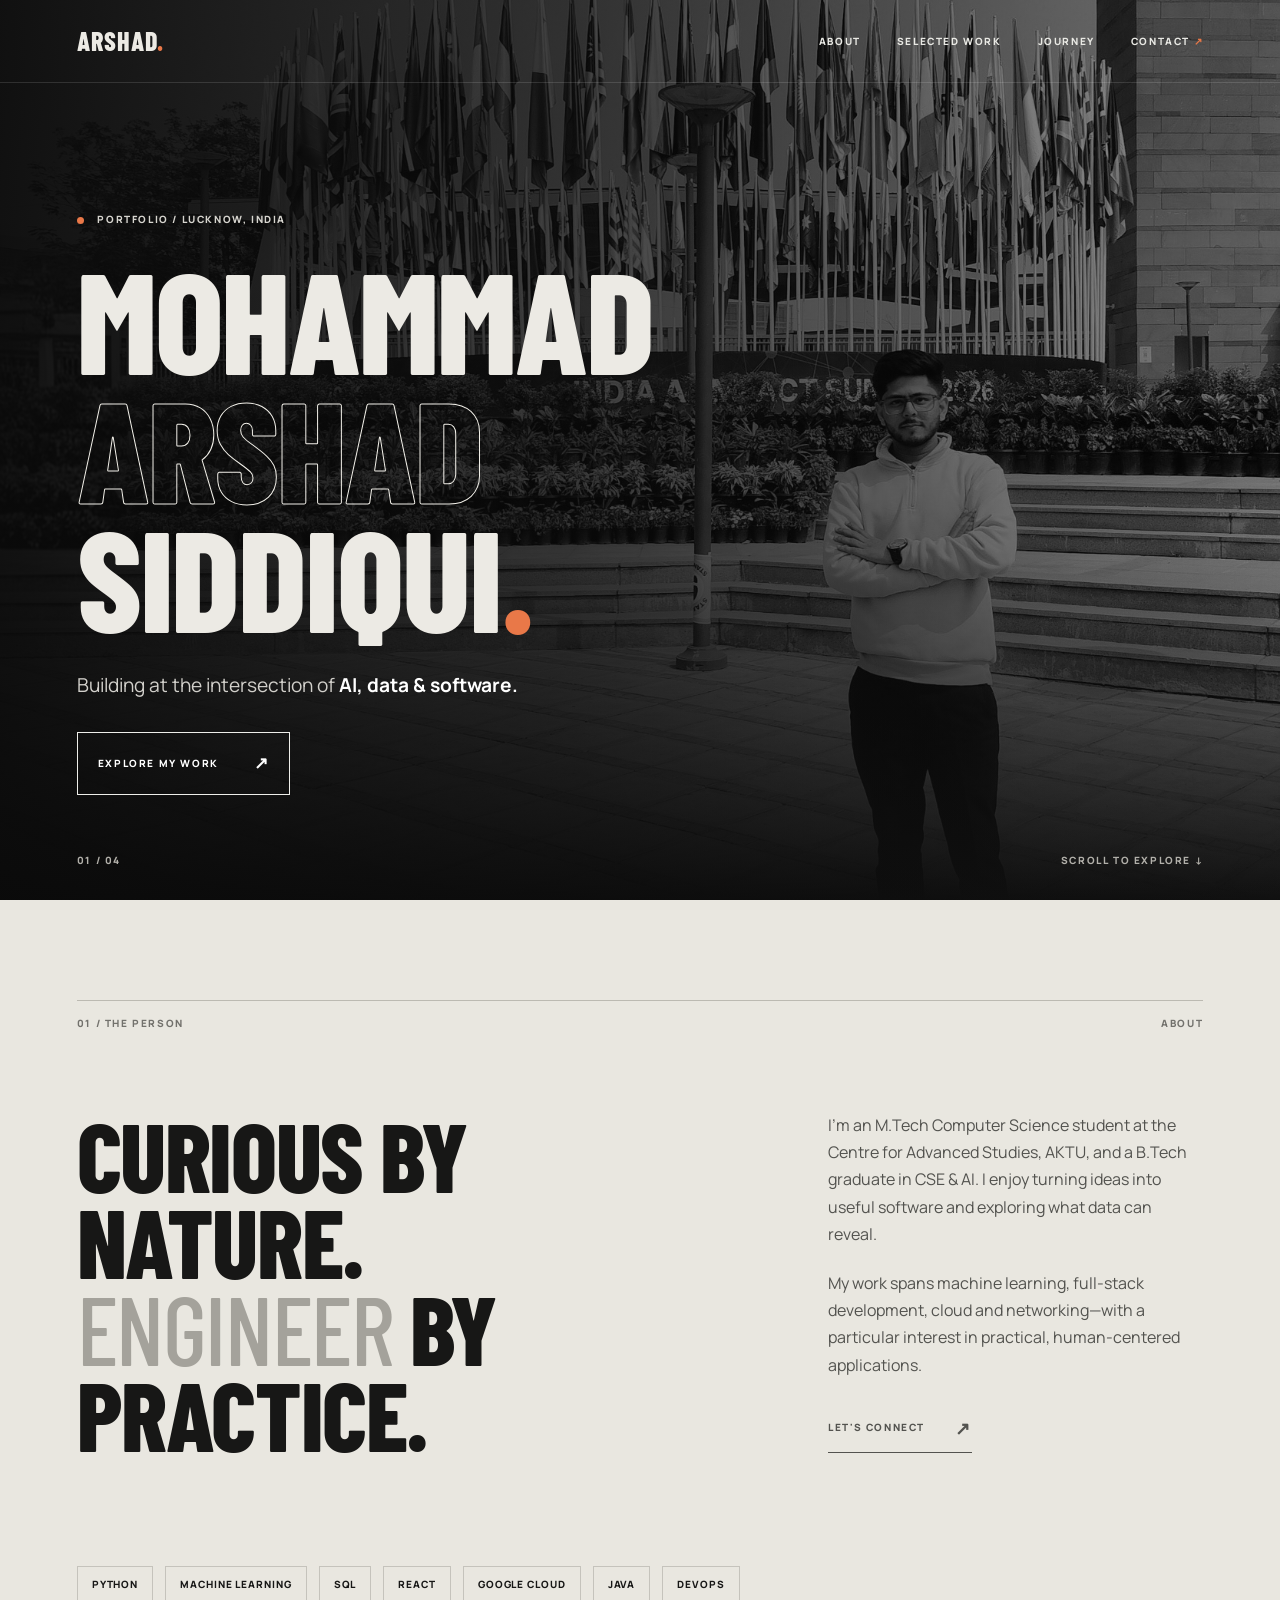
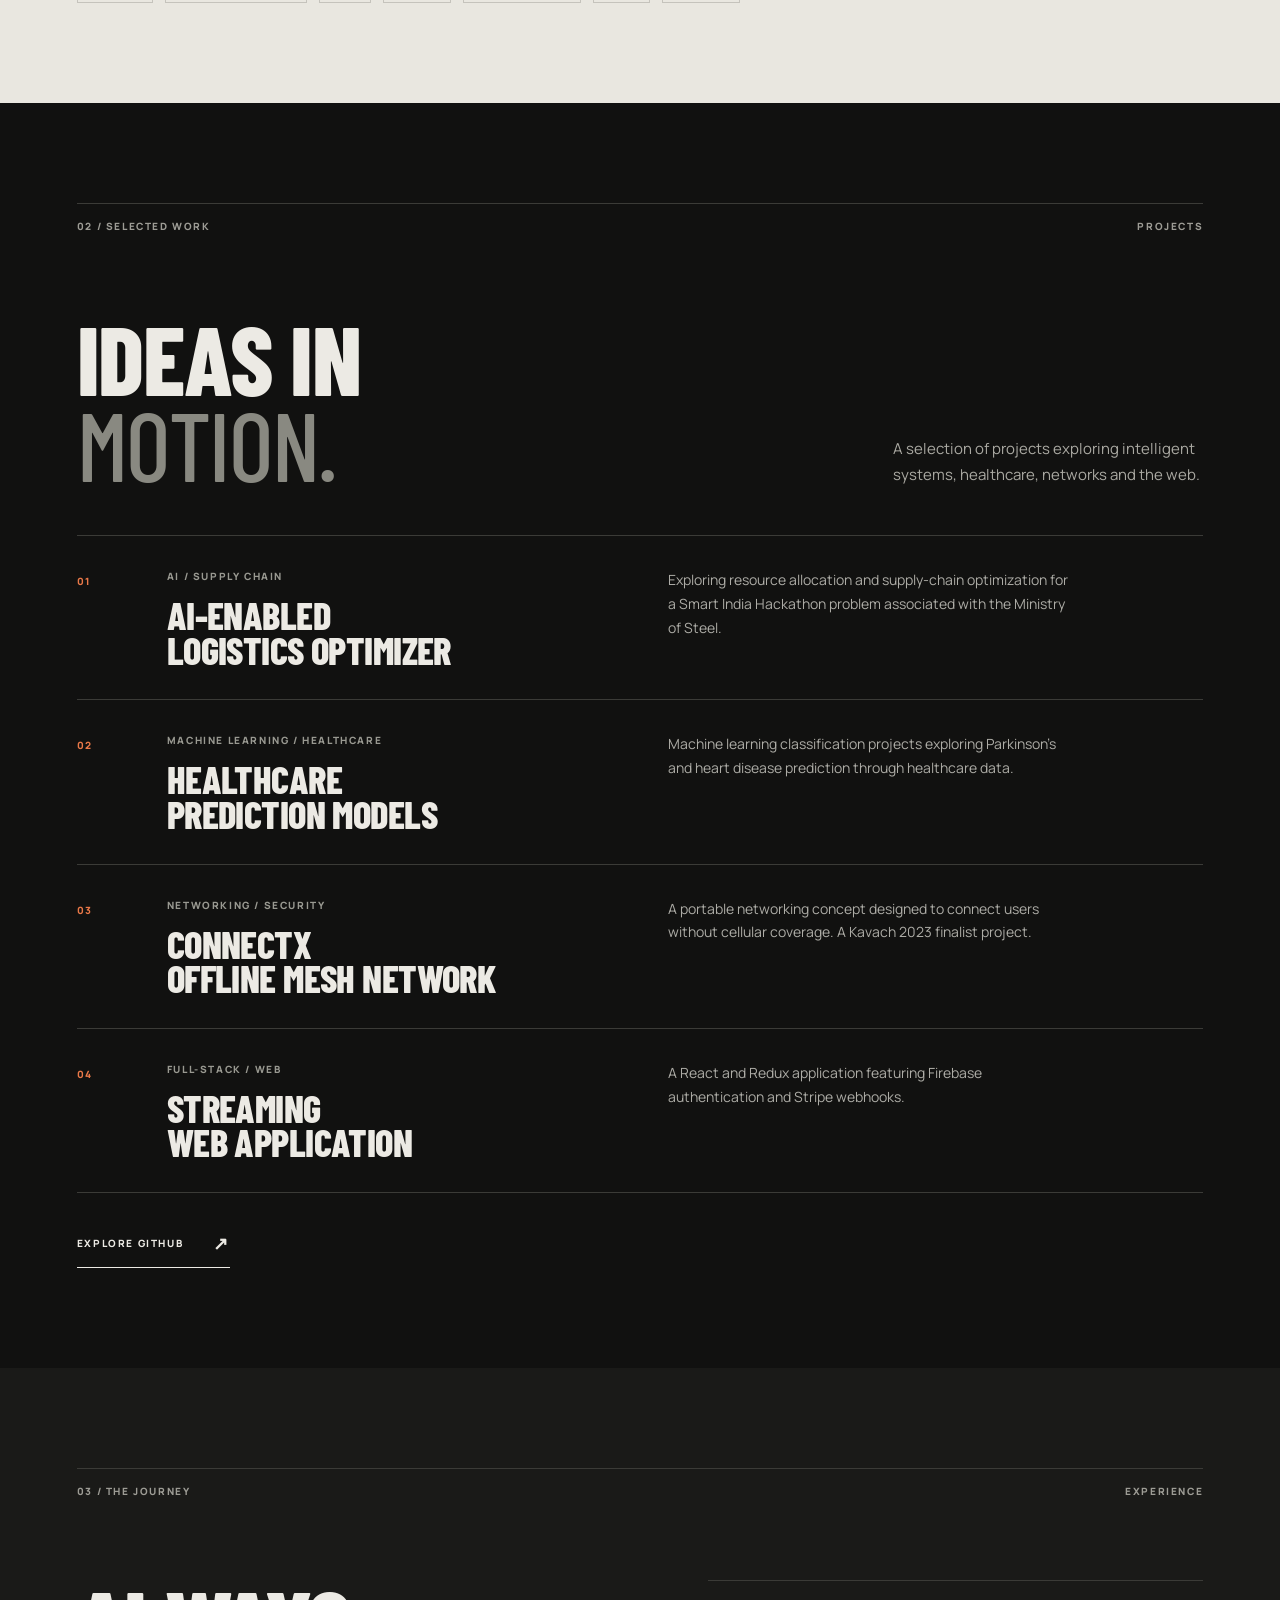
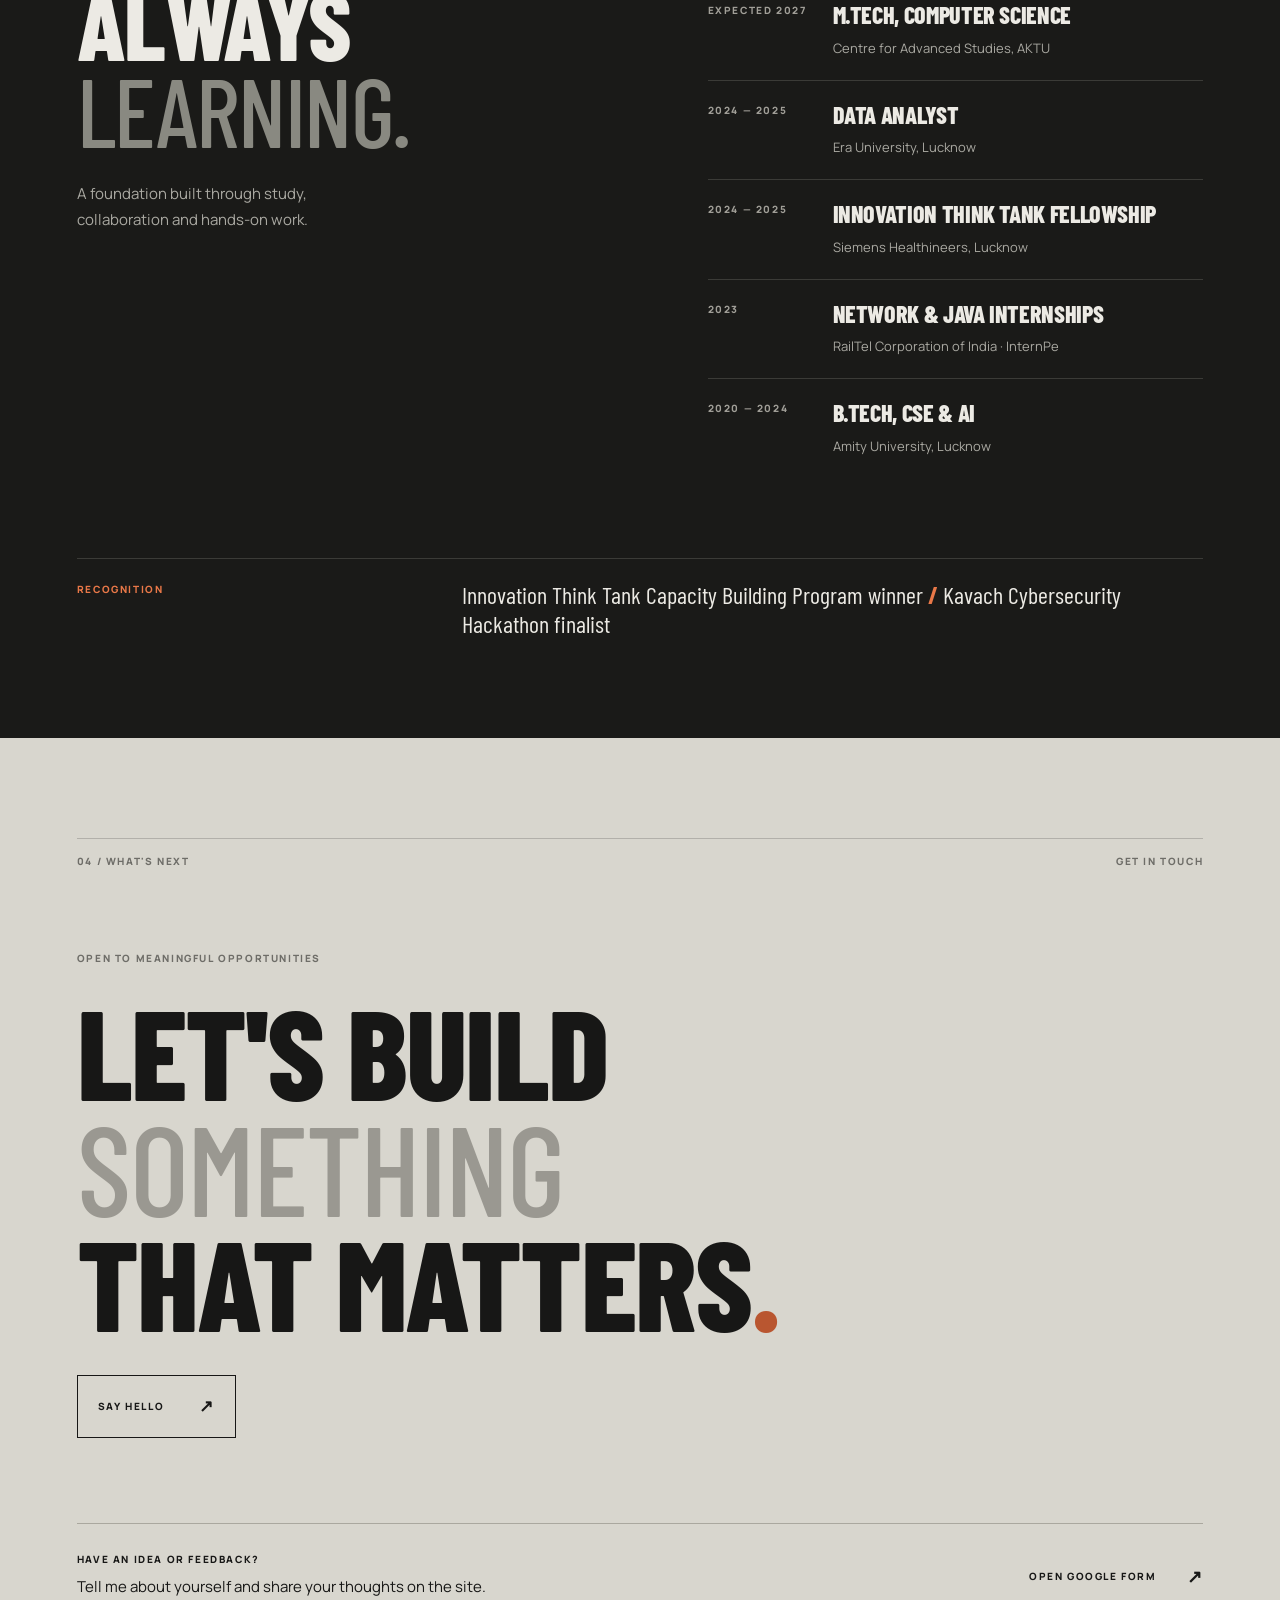
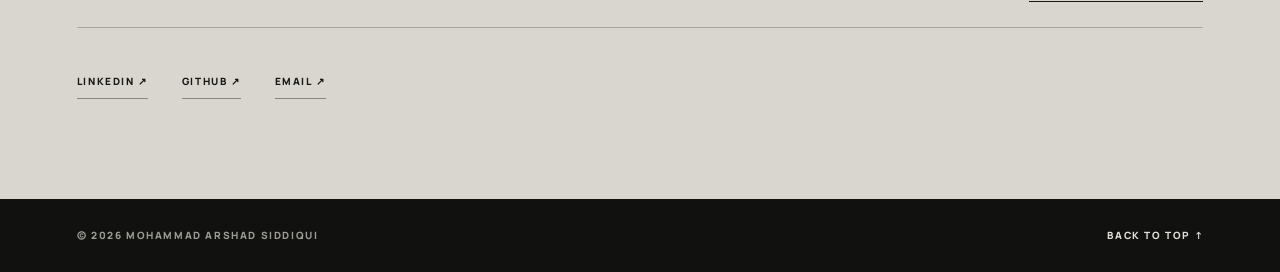
==== index.html @ fd021dcd "Build personal portfolio" ====
<!doctype html>
<html lang="en">
<head>
  <meta charset="utf-8">
  <meta name="viewport" content="width=device-width, initial-scale=1">
  <meta name="description" content="The portfolio of Mohammad Arshad Siddiqui, an M.Tech CSE student working across AI, data and software development.">
  <meta name="theme-color" content="#10100f">
  <title>Arshad Siddiqui — AI, Data & Software</title>
  <link rel="stylesheet" href="styles.css">
</head>
<body>
  <a class="skip" href="#main">Skip to content</a>
  <header class="site-header">
    <a class="wordmark" href="#top" aria-label="Arshad Siddiqui, home">ARSHAD<span>.</span></a>
    <nav aria-label="Main navigation">
      <a href="#about">About</a><a href="#work">Selected work</a><a href="#journey">Journey</a><a href="#contact">Contact <span>↗</span></a>
    </nav>
  </header>
  <main id="main">
    <section class="hero" id="top" aria-labelledby="hero-title">
      <div class="hero-image"><img src="arshad.jpeg" alt="Arshad Siddiqui at Bharat Mandapam in New Delhi"></div>
      <div class="hero-shade"></div>
      <div class="hero-content">
        <p class="eyebrow"><span class="dot"></span> PORTFOLIO / LUCKNOW, INDIA</p>
        <h1 id="hero-title">MOHAMMAD<br><span>ARSHAD</span><br>SIDDIQUI<span class="period">.</span></h1>
        <p class="hero-intro">Building at the intersection of <strong>AI, data &amp; software.</strong></p>
        <a class="button" href="#work">EXPLORE MY WORK <span aria-hidden="true">↗</span></a>
      </div>
      <div class="hero-index" aria-hidden="true"><span>01 / 04</span><span>SCROLL TO EXPLORE ↓</span></div>
    </section>

    <section class="intro section" id="about">
      <div class="section-label"><span>01 / THE PERSON</span><span>ABOUT</span></div>
      <div class="intro-grid">
        <h2>CURIOUS BY NATURE.<br><em>ENGINEER</em> BY PRACTICE.</h2>
        <div class="intro-copy">
          <p>I'm an M.Tech Computer Science student at the Centre for Advanced Studies, AKTU, and a B.Tech graduate in CSE &amp; AI. I enjoy turning ideas into useful software and exploring what data can reveal.</p>
          <p>My work spans machine learning, full-stack development, cloud and networking—with a particular interest in practical, human-centered applications.</p>
          <a class="text-link" href="mailto:arshadid135@gmail.com">LET'S CONNECT <span>↗</span></a>
        </div>
      </div>
      <div class="skills" aria-label="Core skills"><span>PYTHON</span><span>MACHINE LEARNING</span><span>SQL</span><span>REACT</span><span>GOOGLE CLOUD</span><span>JAVA</span><span>DEVOPS</span></div>
    </section>

    <section class="work section" id="work">
      <div class="section-label"><span>02 / SELECTED WORK</span><span>PROJECTS</span></div>
      <div class="section-heading"><h2>IDEAS IN<br><em>MOTION.</em></h2><p>A selection of projects exploring intelligent systems, healthcare, networks and the web.</p></div>
      <div class="project-list">
        <article class="project"><div class="project-number">01</div><div><p class="project-type">AI / SUPPLY CHAIN</p><h3>AI-ENABLED<br>LOGISTICS OPTIMIZER</h3></div><p>Exploring resource allocation and supply-chain optimization for a Smart India Hackathon problem associated with the Ministry of Steel.</p></article>
        <article class="project"><div class="project-number">02</div><div><p class="project-type">MACHINE LEARNING / HEALTHCARE</p><h3>HEALTHCARE<br>PREDICTION MODELS</h3></div><p>Machine learning classification projects exploring Parkinson's and heart disease prediction through healthcare data.</p></article>
        <article class="project"><div class="project-number">03</div><div><p class="project-type">NETWORKING / SECURITY</p><h3>CONNECTX<br>OFFLINE MESH NETWORK</h3></div><p>A portable networking concept designed to connect users without cellular coverage. A Kavach 2023 finalist project.</p></article>
        <article class="project"><div class="project-number">04</div><div><p class="project-type">FULL-STACK / WEB</p><h3>STREAMING<br>WEB APPLICATION</h3></div><p>A React and Redux application featuring Firebase authentication and Stripe webhooks.</p></article>
      </div>
      <a class="text-link work-link" href="https://github.com/Arshad9999" target="_blank" rel="noopener noreferrer">EXPLORE GITHUB <span>↗</span></a>
    </section>

    <section class="journey section" id="journey">
      <div class="section-label"><span>03 / THE JOURNEY</span><span>EXPERIENCE</span></div>
      <div class="journey-grid"><div><h2>ALWAYS<br><em>LEARNING.</em></h2><p class="journey-lead">A foundation built through study, collaboration and hands-on work.</p></div>
        <div class="timeline">
          <div class="timeline-item"><span>EXPECTED 2027</span><div><h3>M.TECH, COMPUTER SCIENCE</h3><p>Centre for Advanced Studies, AKTU</p></div></div>
          <div class="timeline-item"><span>2024 — 2025</span><div><h3>DATA ANALYST</h3><p>Era University, Lucknow</p></div></div>
          <div class="timeline-item"><span>2024 — 2025</span><div><h3>INNOVATION THINK TANK FELLOWSHIP</h3><p>Siemens Healthineers, Lucknow</p></div></div>
          <div class="timeline-item"><span>2023</span><div><h3>NETWORK &amp; JAVA INTERNSHIPS</h3><p>RailTel Corporation of India · InternPe</p></div></div>
          <div class="timeline-item"><span>2020 — 2024</span><div><h3>B.TECH, CSE &amp; AI</h3><p>Amity University, Lucknow</p></div></div>
        </div>
      </div>
      <div class="recognition"><span>RECOGNITION</span><p>Innovation Think Tank Capacity Building Program winner <b> / </b> Kavach Cybersecurity Hackathon finalist</p></div>
    </section>
    <section class="contact section" id="contact">
      <div class="section-label"><span>04 / WHAT'S NEXT</span><span>GET IN TOUCH</span></div>
      <p class="eyebrow">OPEN TO MEANINGFUL OPPORTUNITIES</p>
      <h2>LET'S BUILD<br><em>SOMETHING</em><br>THAT MATTERS<span>.</span></h2>
      <a class="button light" href="mailto:arshadid135@gmail.com">SAY HELLO <span aria-hidden="true">↗</span></a>
      <div class="feedback"><div><p class="feedback-label">HAVE AN IDEA OR FEEDBACK?</p><p>Tell me about yourself and share your thoughts on the site.</p></div><a class="text-link" href="https://docs.google.com/forms/d/e/1FAIpQLSdee4cFiQqP_PG-kN9KWzv3sLzrkK9yNofzLFvuTc5yZTrLYQ/viewform?usp=publish-editor" target="_blank" rel="noopener noreferrer">OPEN GOOGLE FORM <span aria-hidden="true">↗</span></a></div>
      <div class="contact-links"><a href="https://www.linkedin.com/in/arshad-siddiqui-284048225/" target="_blank" rel="noopener noreferrer">LINKEDIN ↗</a><a href="https://github.com/Arshad9999" target="_blank" rel="noopener noreferrer">GITHUB ↗</a><a href="mailto:arshadid135@gmail.com">EMAIL ↗</a></div>
    </section>
  </main>
  <footer><span>© 2026 MOHAMMAD ARSHAD SIDDIQUI</span><a href="#top">BACK TO TOP ↑</a></footer>
</body>
</html>
---- styles.css ----
@import url('https://fonts.googleapis.com/css2?family=Barlow+Condensed:wght@500;600;700;800&family=Manrope:wght@400;500;600;700;800&display=swap');
:root{color-scheme:dark;--ink:#111110;--cream:#eceae4;--muted:#aaa9a2;--accent:#e97848;--line:#3b3b37;--heading:'Barlow Condensed',Impact,'Arial Narrow',sans-serif;--body:Manrope,Arial,sans-serif}
*{box-sizing:border-box}html{scroll-behavior:smooth}body{margin:0;background:var(--ink);color:var(--cream);font-family:var(--body);font-size:15px;line-height:1.7}a{color:inherit;text-decoration:none}a:focus-visible{outline:2px solid var(--accent);outline-offset:5px}.skip{position:absolute;top:-5rem;left:1rem;background:white;color:black;padding:.5rem;z-index:10}.skip:focus{top:1rem}.site-header{position:absolute;z-index:3;top:0;left:0;width:100%;display:flex;align-items:center;justify-content:space-between;padding:28px 6%;border-bottom:1px solid #ffffff20}.wordmark{font:800 26px/1 var(--heading);letter-spacing:.03em}.wordmark span,.period{color:var(--accent)}nav{display:flex;gap:36px}nav a,.eyebrow,.section-label,.text-link,.button,.hero-index,.project-type,.project-number,.timeline-item>span,.recognition>span,footer,.contact-links{font-size:10px;letter-spacing:.16em;font-weight:800}nav a{text-transform:uppercase;color:#e9e9e4}nav a:hover,.text-link:hover,.contact-links a:hover{color:var(--accent)}nav span{color:var(--accent)}
.hero{min-height:820px;height:100svh;max-height:1000px;position:relative;overflow:hidden;display:flex;align-items:end}.hero-image,.hero-shade{position:absolute;inset:0}.hero-image img{height:100%;width:100%;object-fit:cover;object-position:50% 58%;filter:grayscale(100%) brightness(.68)}.hero-shade{background:linear-gradient(90deg,rgba(10,10,10,.94) 0%,rgba(10,10,10,.65) 45%,rgba(10,10,10,.12) 100%),linear-gradient(0deg,#111 0%,transparent 38%)}.hero-content{position:relative;width:100%;padding:0 6% 105px}.eyebrow{color:#d7d5cf;margin:0 0 26px}.dot{display:inline-block;width:7px;height:7px;background:var(--accent);border-radius:50%;margin-right:10px;vertical-align:middle}h1,h2,h3,p{margin-top:0}h1,h2,h3{font-family:var(--heading);font-weight:800;line-height:.9;letter-spacing:-.015em}h1{font-size:clamp(5.3rem,11.2vw,11.5rem);margin:0 0 28px}h1>span:not(.period){color:transparent;-webkit-text-stroke:1px #f2f0e9}.hero-intro{font-size:clamp(16px,1.5vw,20px);color:#d2d0cb;margin-bottom:30px}.hero-intro strong{font-weight:700;color:white}.button{display:inline-flex;align-items:center;gap:35px;padding:16px 20px;border:1px solid #eeeeea;color:#fff;transition:background .2s,color .2s}.button span{font-size:17px}.button:hover{background:#f0eee8;color:#111}.hero-index{position:absolute;bottom:31px;left:6%;right:6%;display:flex;justify-content:space-between;color:#b2b0aa}
.section{padding:100px 6%}.section-label{display:flex;justify-content:space-between;color:#9d9c95;border-top:1px solid var(--line);padding-top:14px;margin-bottom:80px}.intro{background:#e9e7e0;color:#171716}.intro .section-label{border-color:#bcbab2;color:#72716c}.intro-grid{display:grid;grid-template-columns:1.15fr .7fr;gap:12%;align-items:start}h2{font-size:clamp(3.9rem,7.5vw,8rem);margin-bottom:28px}h2 em{font-style:normal;font-weight:500;color:#898981}.intro h2 em{color:#a4a29b}.intro-copy{font-size:16px;color:#53534f;max-width:500px}.intro-copy p{margin-bottom:22px}.text-link{display:inline-flex;gap:30px;align-items:center;margin-top:12px;border-bottom:1px solid currentColor;padding-bottom:9px;color:inherit}.text-link span{font-size:18px}.skills{display:flex;gap:12px;flex-wrap:wrap;margin-top:80px}.skills span{border:1px solid #c5c3bc;padding:9px 14px;font-size:10px;font-weight:800;letter-spacing:.09em}
.work{background:#111110}.section-heading{display:flex;align-items:end;justify-content:space-between;gap:40px;margin-bottom:48px}.section-heading h2{margin:0}.section-heading p{color:var(--muted);max-width:310px;margin:0}.project{display:grid;grid-template-columns:65px 1fr 1fr 35px;align-items:start;gap:25px;border-top:1px solid var(--line);padding:32px 0}.project:last-child{border-bottom:1px solid var(--line)}.project-number{color:var(--accent);padding-top:5px}.project-type{color:#999991;margin-bottom:13px}.project h3{font-size:clamp(2rem,3vw,3.2rem);margin:0}.project>p{color:#adaca6;max-width:410px;font-size:14px;margin:0}.project-mark,.project-link{font-size:25px;color:#a5a49d;line-height:1}.project-link:hover{color:var(--accent)}.work-link{margin-top:35px}
.journey{background:#1a1a18}.journey-grid{display:grid;grid-template-columns:1fr 1fr;gap:12%}.journey-lead{max-width:290px;color:var(--muted)}.timeline-item{display:grid;grid-template-columns:100px 1fr;gap:25px;border-top:1px solid var(--line);padding:21px 0}.timeline-item>span{color:#a19f98}.timeline-item h3{font-size:24px;line-height:1.1;margin:0 0 8px}.timeline-item p{color:var(--muted);margin:0;font-size:13px}.recognition{border-top:1px solid var(--line);display:grid;grid-template-columns:1fr 2fr;gap:15px;margin-top:80px;padding-top:22px}.recognition>span{color:var(--accent)}.recognition p{font-family:var(--heading);font-size:24px;line-height:1.2;margin:0}.recognition b{color:var(--accent)}
.contact{background:#d8d6ce;color:#171716}.contact .section-label{border-color:#b2b0aa;color:#6e6d68}.contact .eyebrow{color:#6e6d68}.contact h2{font-size:clamp(5rem,10vw,10rem);margin-bottom:36px}.contact h2 em{color:#9a9891}.contact h2 span{color:#b95630}.button.light{color:#171716;border-color:#171716}.button.light:hover{background:#171716;color:#fff}.contact-links{display:flex;gap:34px;flex-wrap:wrap;margin-top:100px}.contact-links a{border-bottom:1px solid #88877f;padding-bottom:8px}footer{display:flex;justify-content:space-between;gap:20px;padding:28px 6%;color:#9c9b95;background:#111110}footer a{color:#e2e0d9}
.feedback{display:flex;justify-content:space-between;align-items:center;gap:30px;border-top:1px solid #aaa89f;border-bottom:1px solid #aaa89f;margin-top:85px;padding:25px 0}.feedback p{margin:0}.feedback-label{font-size:10px;font-weight:800;letter-spacing:.16em;margin-bottom:6px!important}.feedback .text-link{white-space:nowrap}.contact-links{margin-top:45px}
@media(max-width:760px){.site-header{padding:22px 5%;align-items:flex-start}.wordmark{font-size:23px}nav{gap:15px;flex-wrap:wrap;justify-content:flex-end;max-width:270px}nav a{font-size:9px}.hero{min-height:720px;height:90svh}.hero-image img{object-position:66% center}.hero-shade{background:linear-gradient(90deg,rgba(10,10,10,.87),rgba(10,10,10,.45)),linear-gradient(0deg,#111,transparent 45%)}.hero-content{padding:0 5% 110px}h1{font-size:clamp(4.6rem,15vw,7.5rem)}.section{padding:75px 5%}.section-label{margin-bottom:55px}.intro-grid,.journey-grid{grid-template-columns:1fr;gap:22px}.intro-copy{font-size:15px}.skills{margin-top:50px}.section-heading{display:block}.section-heading p{margin-top:20px}.project{grid-template-columns:35px 1fr 28px;gap:12px;padding:25px 0}.project>p{grid-column:2/4;grid-row:2}.project-mark,.project-link{grid-column:3;grid-row:1}.recognition{grid-template-columns:1fr;margin-top:50px}.contact-links{margin-top:70px}footer{font-size:9px}.hero-index{left:5%;right:5%}}
@media(prefers-reduced-motion:reduce){html{scroll-behavior:auto}*,*::before,*::after{transition:none!important}}
@media(max-width:760px){.feedback{align-items:flex-start;flex-direction:column;gap:12px;margin-top:60px}}
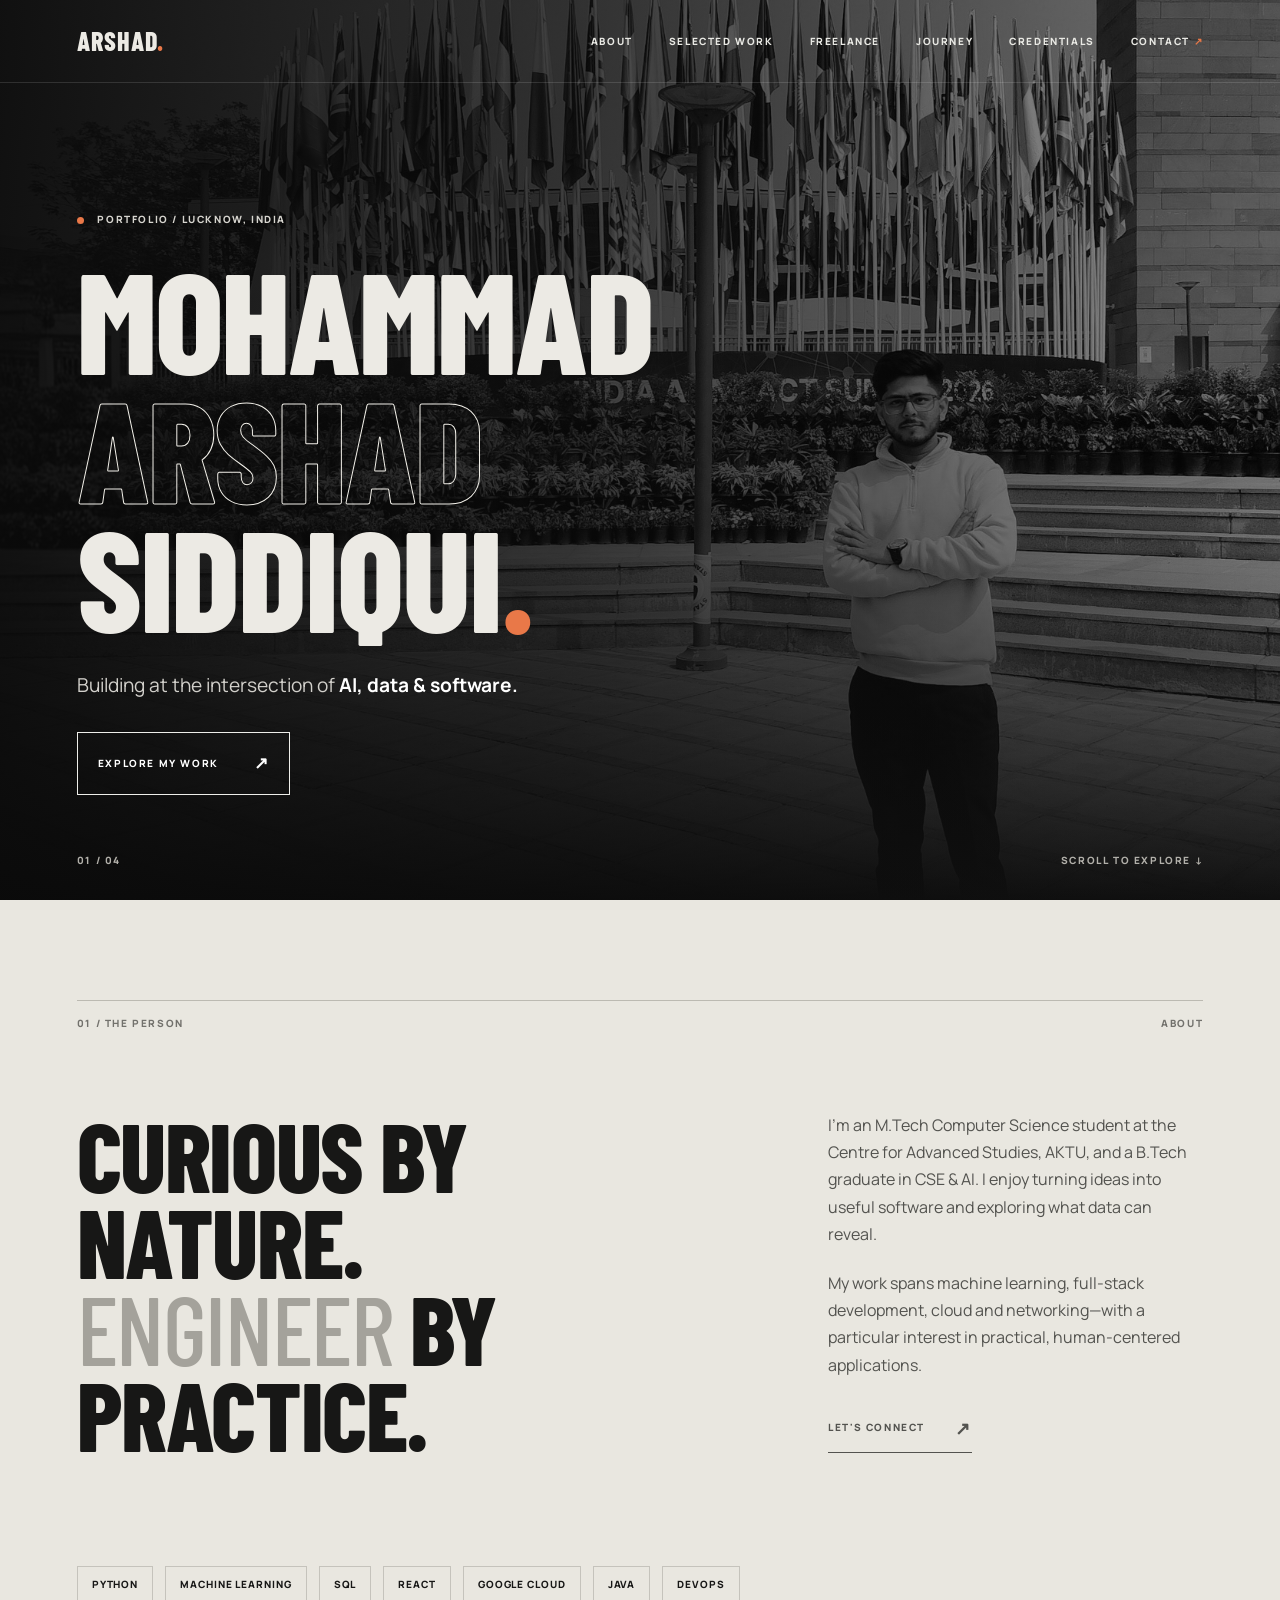
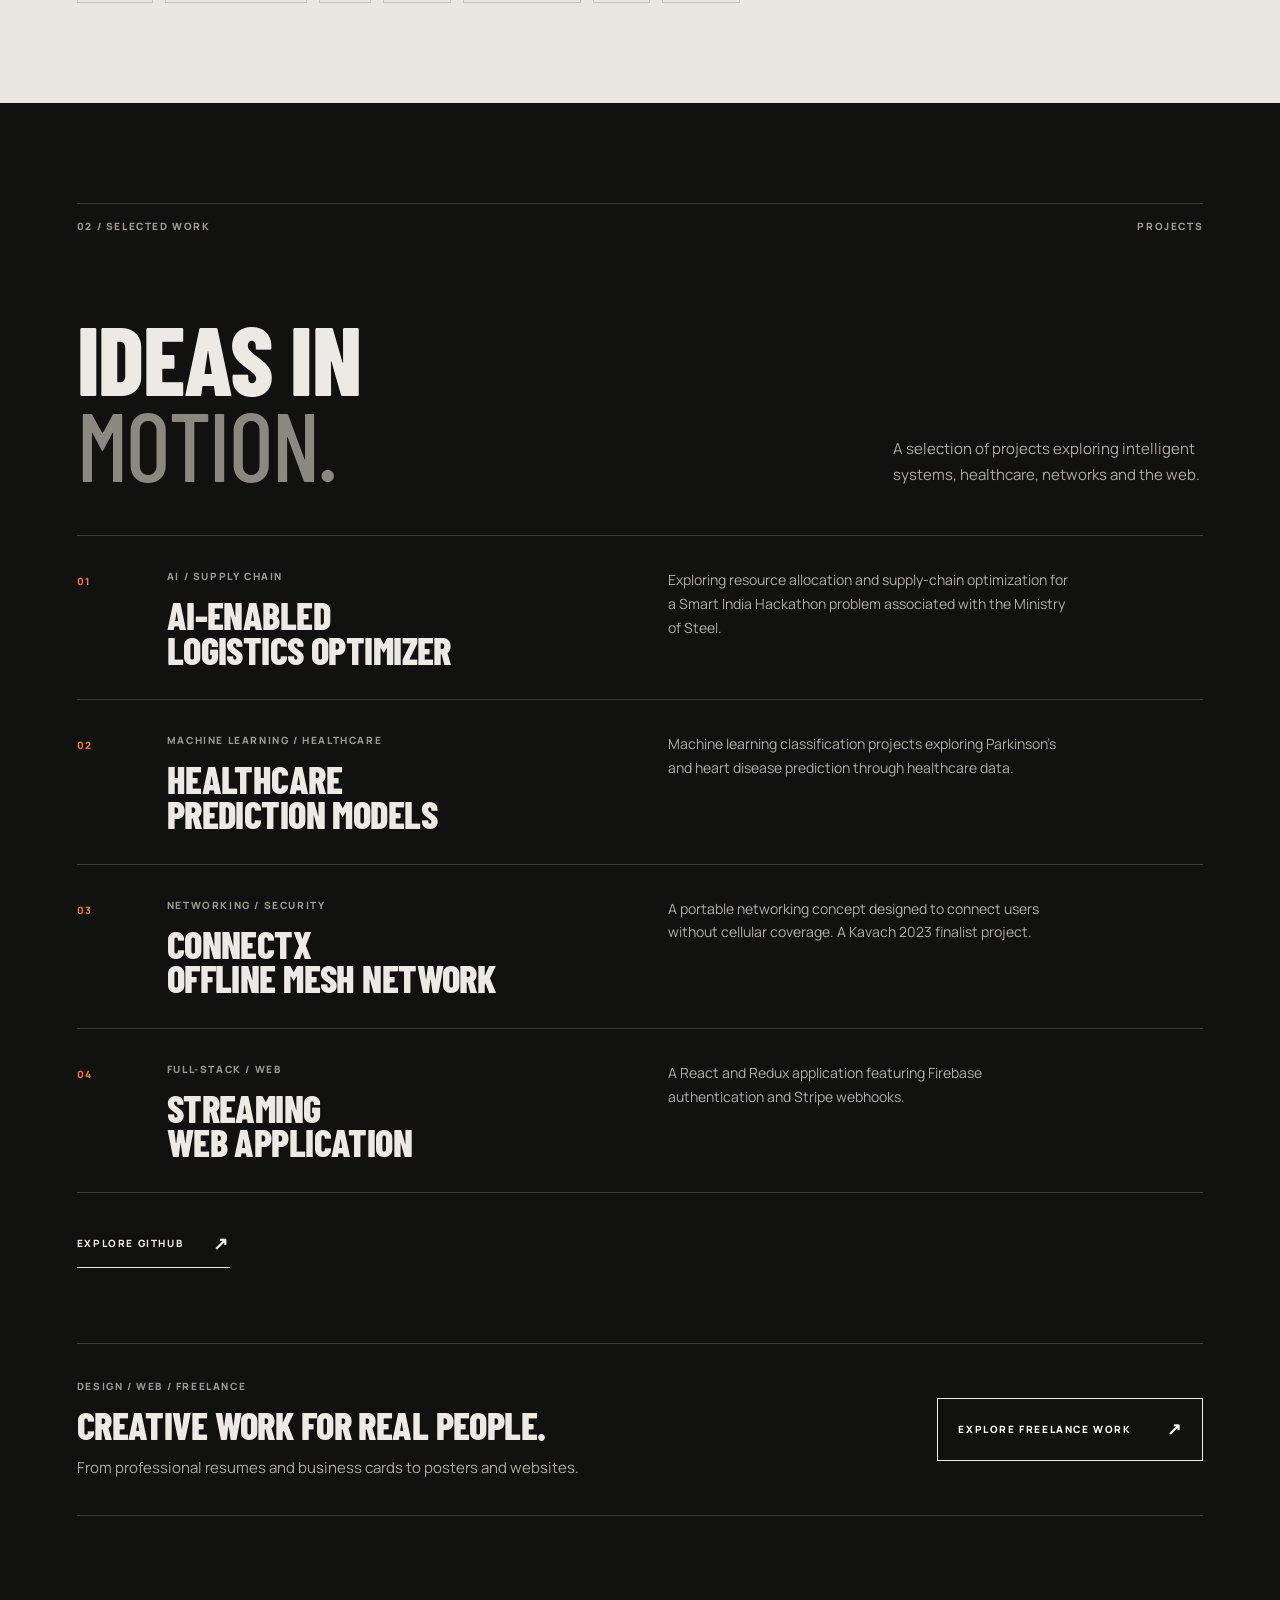
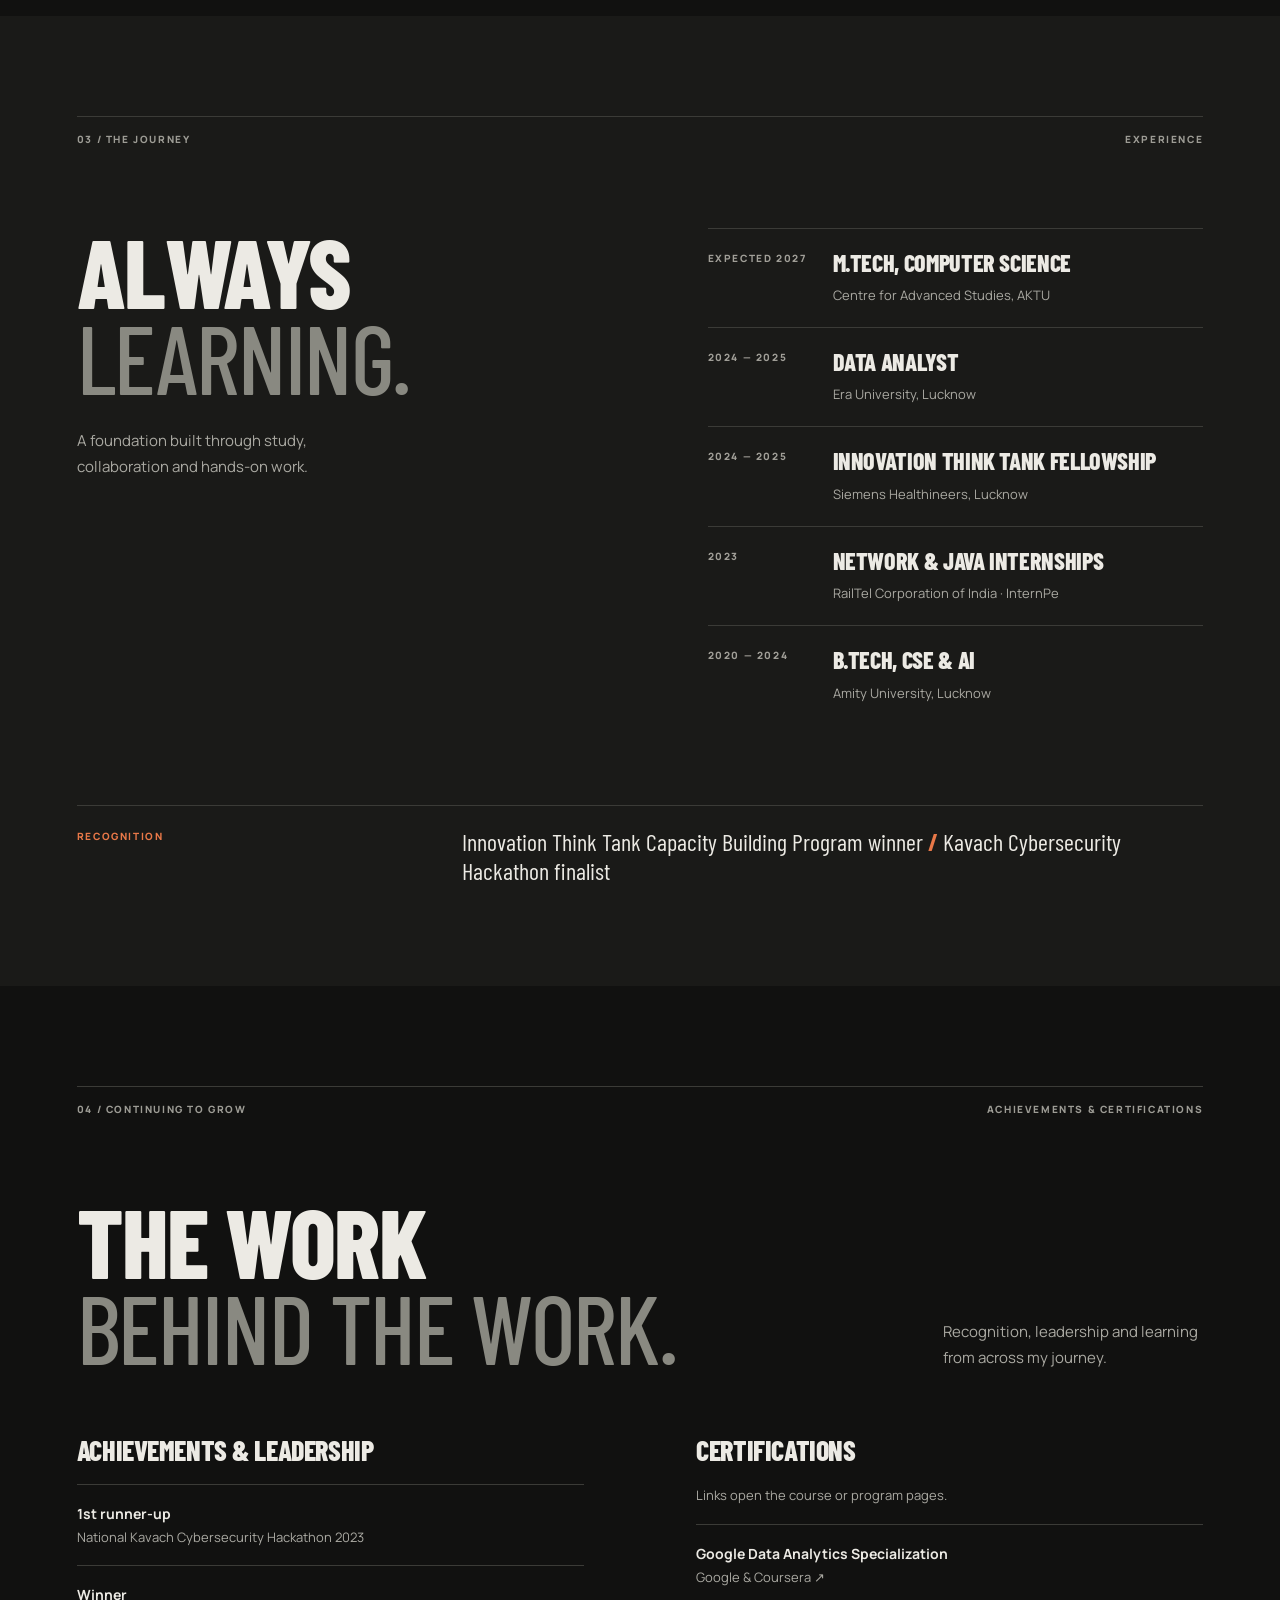
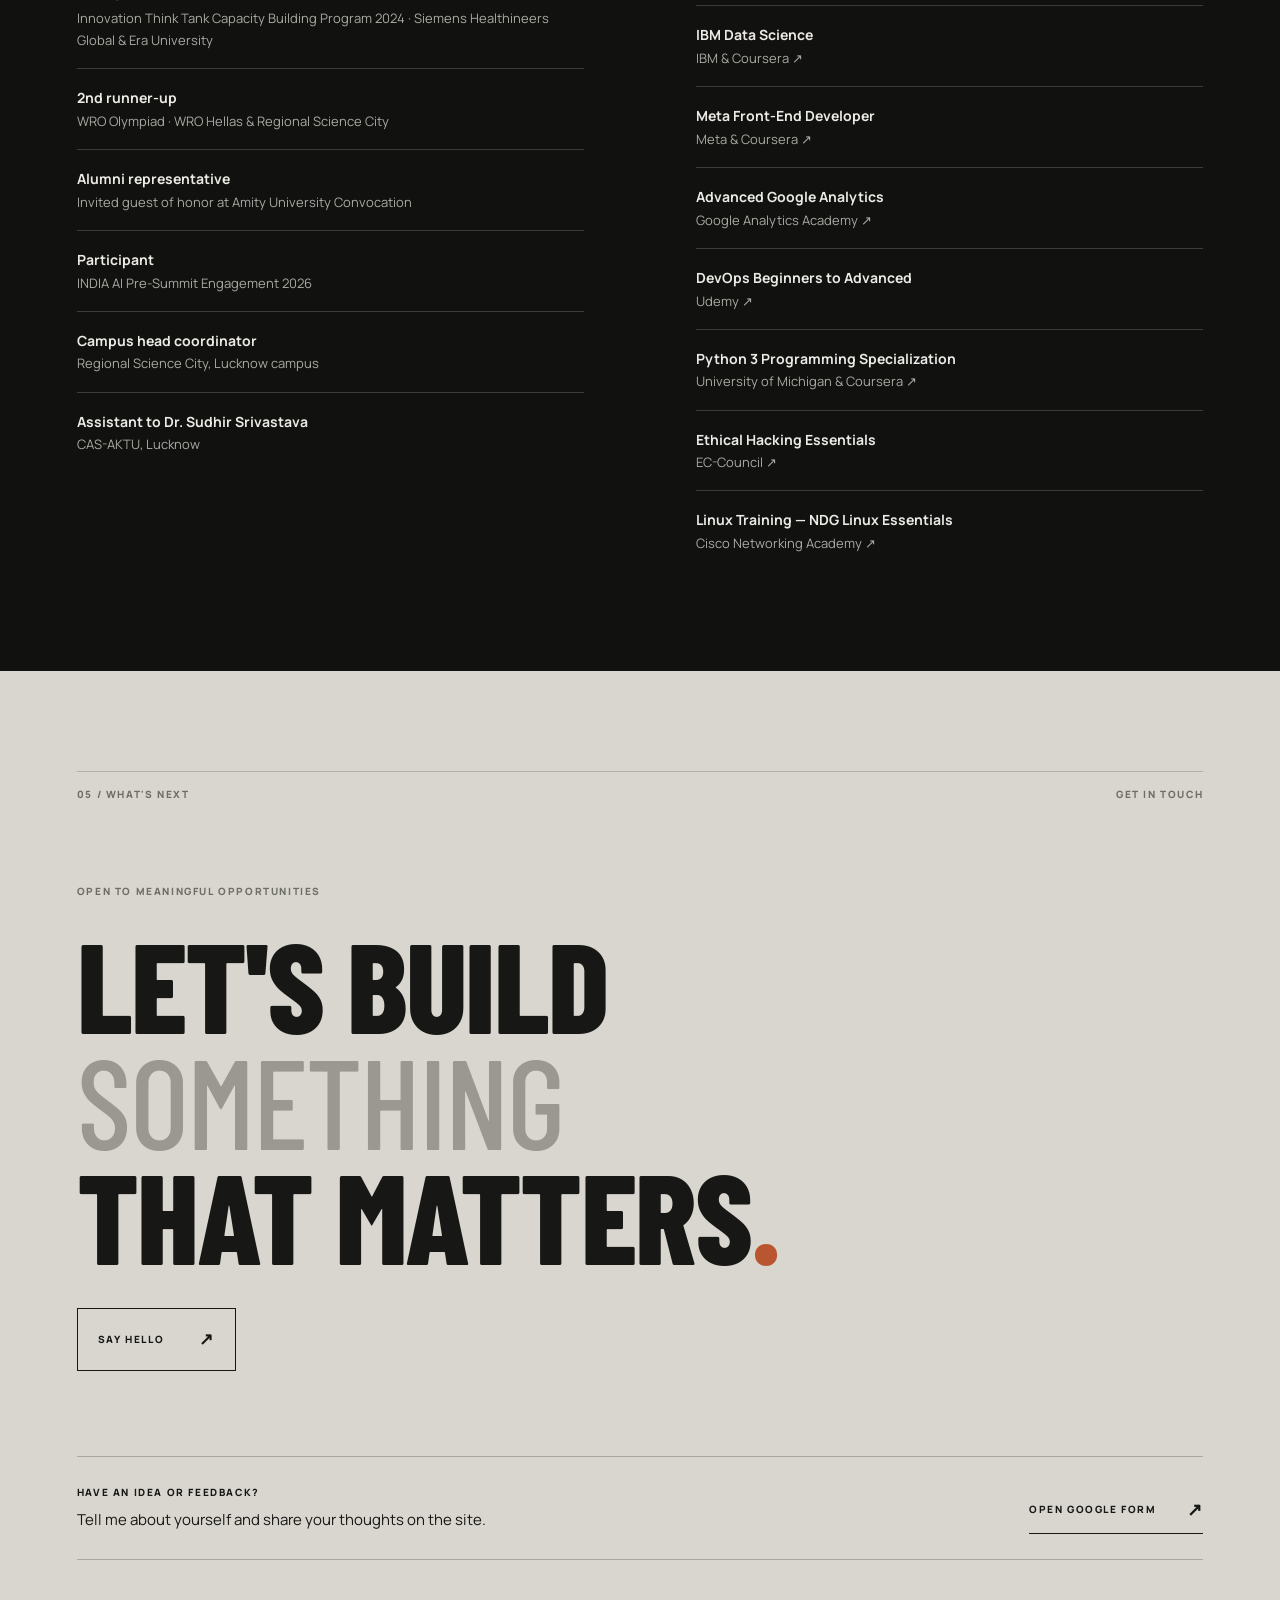
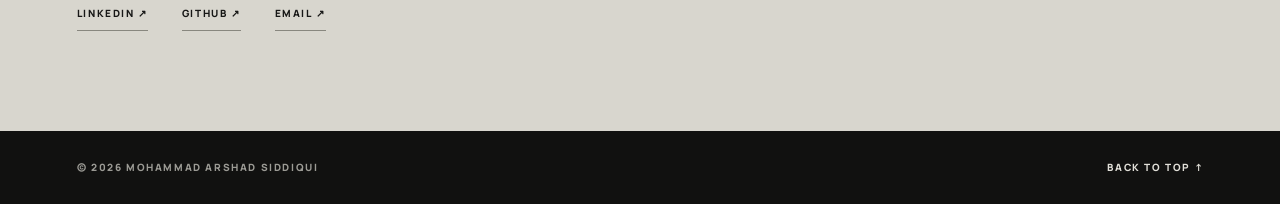
==== commit 658f1c0b: "Add freelance services, prices and credentials" ====
--- a/index.html
+++ b/index.html
@@ -13,7 +13,7 @@
   <header class="site-header">
     <a class="wordmark" href="#top" aria-label="Arshad Siddiqui, home">ARSHAD<span>.</span></a>
     <nav aria-label="Main navigation">
-      <a href="#about">About</a><a href="#work">Selected work</a><a href="#journey">Journey</a><a href="#contact">Contact <span>↗</span></a>
+      <a href="#about">About</a><a href="#work">Selected work</a><a href="freelance.html">Freelance</a><a href="#journey">Journey</a><a href="#credentials">Credentials</a><a href="#contact">Contact <span>↗</span></a>
     </nav>
   </header>
   <main id="main">
@@ -52,6 +52,7 @@
         <article class="project"><div class="project-number">04</div><div><p class="project-type">FULL-STACK / WEB</p><h3>STREAMING<br>WEB APPLICATION</h3></div><p>A React and Redux application featuring Firebase authentication and Stripe webhooks.</p></article>
       </div>
       <a class="text-link work-link" href="https://github.com/Arshad9999" target="_blank" rel="noopener noreferrer">EXPLORE GITHUB <span>↗</span></a>
+      <div class="freelance-callout"><div><p class="project-type">DESIGN / WEB / FREELANCE</p><h3>CREATIVE WORK FOR REAL PEOPLE.</h3><p>From professional resumes and business cards to posters and websites.</p></div><a class="button" href="freelance.html">EXPLORE FREELANCE WORK <span aria-hidden="true">↗</span></a></div>
     </section>
 
     <section class="journey section" id="journey">
@@ -67,8 +68,33 @@
       </div>
       <div class="recognition"><span>RECOGNITION</span><p>Innovation Think Tank Capacity Building Program winner <b> / </b> Kavach Cybersecurity Hackathon finalist</p></div>
     </section>
+    <section class="credentials section" id="credentials">
+      <div class="section-label"><span>04 / CONTINUING TO GROW</span><span>ACHIEVEMENTS &amp; CERTIFICATIONS</span></div>
+      <div class="credentials-intro"><h2>THE WORK<br><em>BEHIND THE WORK.</em></h2><p>Recognition, leadership and learning from across my journey.</p></div>
+      <div class="credentials-grid">
+        <div><h3>ACHIEVEMENTS &amp; LEADERSHIP</h3><ul class="credential-list">
+          <li><strong>1st runner-up</strong><span>National Kavach Cybersecurity Hackathon 2023</span></li>
+          <li><strong>Winner</strong><span>Innovation Think Tank Capacity Building Program 2024 · Siemens Healthineers Global &amp; Era University</span></li>
+          <li><strong>2nd runner-up</strong><span>WRO Olympiad · WRO Hellas &amp; Regional Science City</span></li>
+          <li><strong>Alumni representative</strong><span>Invited guest of honor at Amity University Convocation</span></li>
+          <li><strong>Participant</strong><span>INDIA AI Pre-Summit Engagement 2026</span></li>
+          <li><strong>Campus head coordinator</strong><span>Regional Science City, Lucknow campus</span></li>
+          <li><strong>Assistant to Dr. Sudhir Srivastava</strong><span>CAS-AKTU, Lucknow</span></li>
+        </ul></div>
+        <div><h3>CERTIFICATIONS</h3><p class="credentials-note">Links open the course or program pages.</p><ul class="credential-list certifications">
+          <li><a href="https://www.coursera.org/professional-certificates/google-data-analytics" target="_blank" rel="noopener noreferrer"><strong>Google Data Analytics Specialization</strong><span>Google &amp; Coursera ↗</span></a></li>
+          <li><a href="https://www.coursera.org/professional-certificates/ibm-data-science" target="_blank" rel="noopener noreferrer"><strong>IBM Data Science</strong><span>IBM &amp; Coursera ↗</span></a></li>
+          <li><a href="https://www.coursera.org/professional-certificates/meta-front-end-developer" target="_blank" rel="noopener noreferrer"><strong>Meta Front-End Developer</strong><span>Meta &amp; Coursera ↗</span></a></li>
+          <li><a href="https://analytics.google.com/analytics/academy/" target="_blank" rel="noopener noreferrer"><strong>Advanced Google Analytics</strong><span>Google Analytics Academy ↗</span></a></li>
+          <li><a href="https://www.udemy.com/course/decodingdevops/" target="_blank" rel="noopener noreferrer"><strong>DevOps Beginners to Advanced</strong><span>Udemy ↗</span></a></li>
+          <li><a href="https://www.coursera.org/specializations/python-3-programming" target="_blank" rel="noopener noreferrer"><strong>Python 3 Programming Specialization</strong><span>University of Michigan &amp; Coursera ↗</span></a></li>
+          <li><a href="https://codered.eccouncil.org/course/ethical-hacking-essentials" target="_blank" rel="noopener noreferrer"><strong>Ethical Hacking Essentials</strong><span>EC-Council ↗</span></a></li>
+          <li><a href="https://www.netacad.com/courses/os-it/ndg-linux-essentials" target="_blank" rel="noopener noreferrer"><strong>Linux Training — NDG Linux Essentials</strong><span>Cisco Networking Academy ↗</span></a></li>
+        </ul></div>
+      </div>
+    </section>
     <section class="contact section" id="contact">
-      <div class="section-label"><span>04 / WHAT'S NEXT</span><span>GET IN TOUCH</span></div>
+      <div class="section-label"><span>05 / WHAT'S NEXT</span><span>GET IN TOUCH</span></div>
       <p class="eyebrow">OPEN TO MEANINGFUL OPPORTUNITIES</p>
       <h2>LET'S BUILD<br><em>SOMETHING</em><br>THAT MATTERS<span>.</span></h2>
       <a class="button light" href="mailto:arshadid135@gmail.com">SAY HELLO <span aria-hidden="true">↗</span></a>
--- a/styles.css
+++ b/styles.css
@@ -10,3 +10,8 @@
 @media(max-width:760px){.site-header{padding:22px 5%;align-items:flex-start}.wordmark{font-size:23px}nav{gap:15px;flex-wrap:wrap;justify-content:flex-end;max-width:270px}nav a{font-size:9px}.hero{min-height:720px;height:90svh}.hero-image img{object-position:66% center}.hero-shade{background:linear-gradient(90deg,rgba(10,10,10,.87),rgba(10,10,10,.45)),linear-gradient(0deg,#111,transparent 45%)}.hero-content{padding:0 5% 110px}h1{font-size:clamp(4.6rem,15vw,7.5rem)}.section{padding:75px 5%}.section-label{margin-bottom:55px}.intro-grid,.journey-grid{grid-template-columns:1fr;gap:22px}.intro-copy{font-size:15px}.skills{margin-top:50px}.section-heading{display:block}.section-heading p{margin-top:20px}.project{grid-template-columns:35px 1fr 28px;gap:12px;padding:25px 0}.project>p{grid-column:2/4;grid-row:2}.project-mark,.project-link{grid-column:3;grid-row:1}.recognition{grid-template-columns:1fr;margin-top:50px}.contact-links{margin-top:70px}footer{font-size:9px}.hero-index{left:5%;right:5%}}
 @media(prefers-reduced-motion:reduce){html{scroll-behavior:auto}*,*::before,*::after{transition:none!important}}
 @media(max-width:760px){.feedback{align-items:flex-start;flex-direction:column;gap:12px;margin-top:60px}}
+.freelance-callout{margin-top:75px;padding:34px 0;border-top:1px solid var(--line);border-bottom:1px solid var(--line);display:flex;justify-content:space-between;align-items:center;gap:30px}.freelance-callout h3,.samples-note h3{font-size:clamp(2rem,3vw,3rem);margin:0 0 12px}.freelance-callout p:last-child,.samples-note p:last-child{color:var(--muted);margin:0}.freelance-callout .button{flex-shrink:0}
+.credentials{background:#111110}.credentials-intro{display:flex;justify-content:space-between;align-items:end;gap:30px;margin-bottom:65px}.credentials-intro h2{margin:0}.credentials-intro>p{color:var(--muted);max-width:260px;margin:0}.credentials-grid{display:grid;grid-template-columns:1fr 1fr;gap:10%}.credentials-grid h3{font-size:28px;line-height:1.1;margin-bottom:18px}.credentials-note{color:var(--muted);font-size:13px;margin-bottom:18px}.credential-list{list-style:none;padding:0;margin:0}.credential-list li{border-top:1px solid var(--line);padding:17px 0}.credential-list strong,.credential-list span{display:block}.credential-list strong{font-size:14px}.credential-list span{color:var(--muted);font-size:13px}.certifications a{display:block}.certifications a:hover strong{color:var(--accent)}
+.freelance-hero{min-height:690px;display:flex;flex-direction:column;justify-content:end;background:radial-gradient(ellipse at 78% 30%,#38352f,#111110 60%);padding-top:160px}.freelance-hero h1{font-size:clamp(5rem,10vw,10rem)}.freelance-hero>p:not(.eyebrow){color:#cccac3;font-size:18px;max-width:480px}.freelance-hero .button{align-self:flex-start;margin-top:12px}.freelance-services{background:#e9e7e0;color:#171716}.freelance-services .section-label{border-color:#bcbab2;color:#72716c}.freelance-services h2 em{color:#a4a29b}.freelance-services .section-heading p{color:#66655f}.service-grid{display:grid;grid-template-columns:1fr 1fr;gap:0 8%}.service-grid article{border-top:1px solid #bcbab2;padding:26px 0 38px}.service-grid span{font-size:10px;letter-spacing:.16em;font-weight:800;color:#9d4c2b}.service-grid h3{font-size:clamp(2.2rem,4vw,4rem);margin:18px 0}.service-grid p{color:#5e5d57;max-width:400px;margin:0}.samples-note{margin-top:55px;padding-top:28px;border-top:1px solid #bcbab2}.samples-note p:last-child{color:#66655f}.freelance-contact h2{font-size:clamp(4.5rem,9vw,9rem)}
+@media(max-width:760px){.freelance-callout,.credentials-intro{align-items:flex-start;flex-direction:column}.credentials-grid,.service-grid{grid-template-columns:1fr;gap:45px}.service-grid{gap:0}.freelance-hero{min-height:670px}.freelance-hero h1{font-size:clamp(4.5rem,14vw,7rem)}}
+.service-grid .service-price{margin-top:20px;color:#9d4c2b;font-weight:800;letter-spacing:.05em}.service-price small{display:block;color:#66655f;font-size:10px;letter-spacing:.12em;margin-top:3px}.pricing-note{border-top:1px solid #bcbab2;padding-top:24px;color:#5e5d57;max-width:800px;font-size:13px}
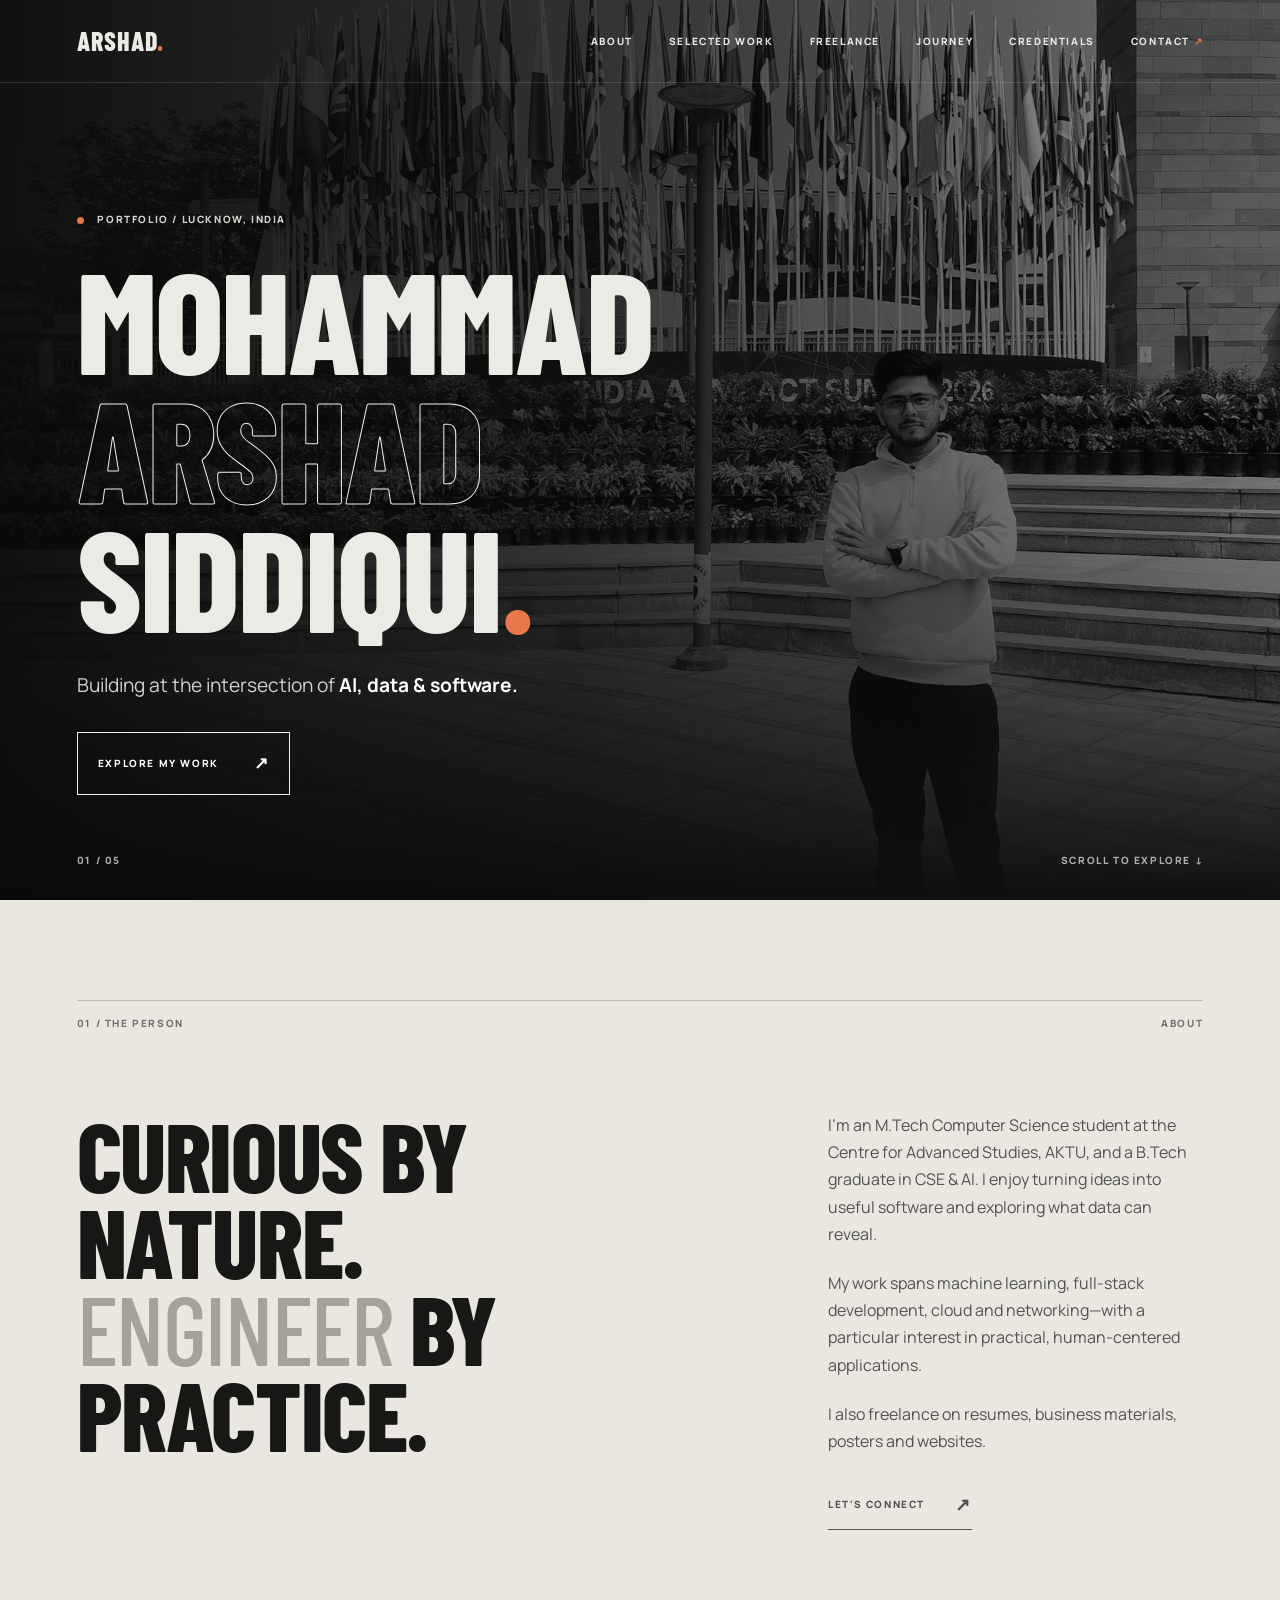
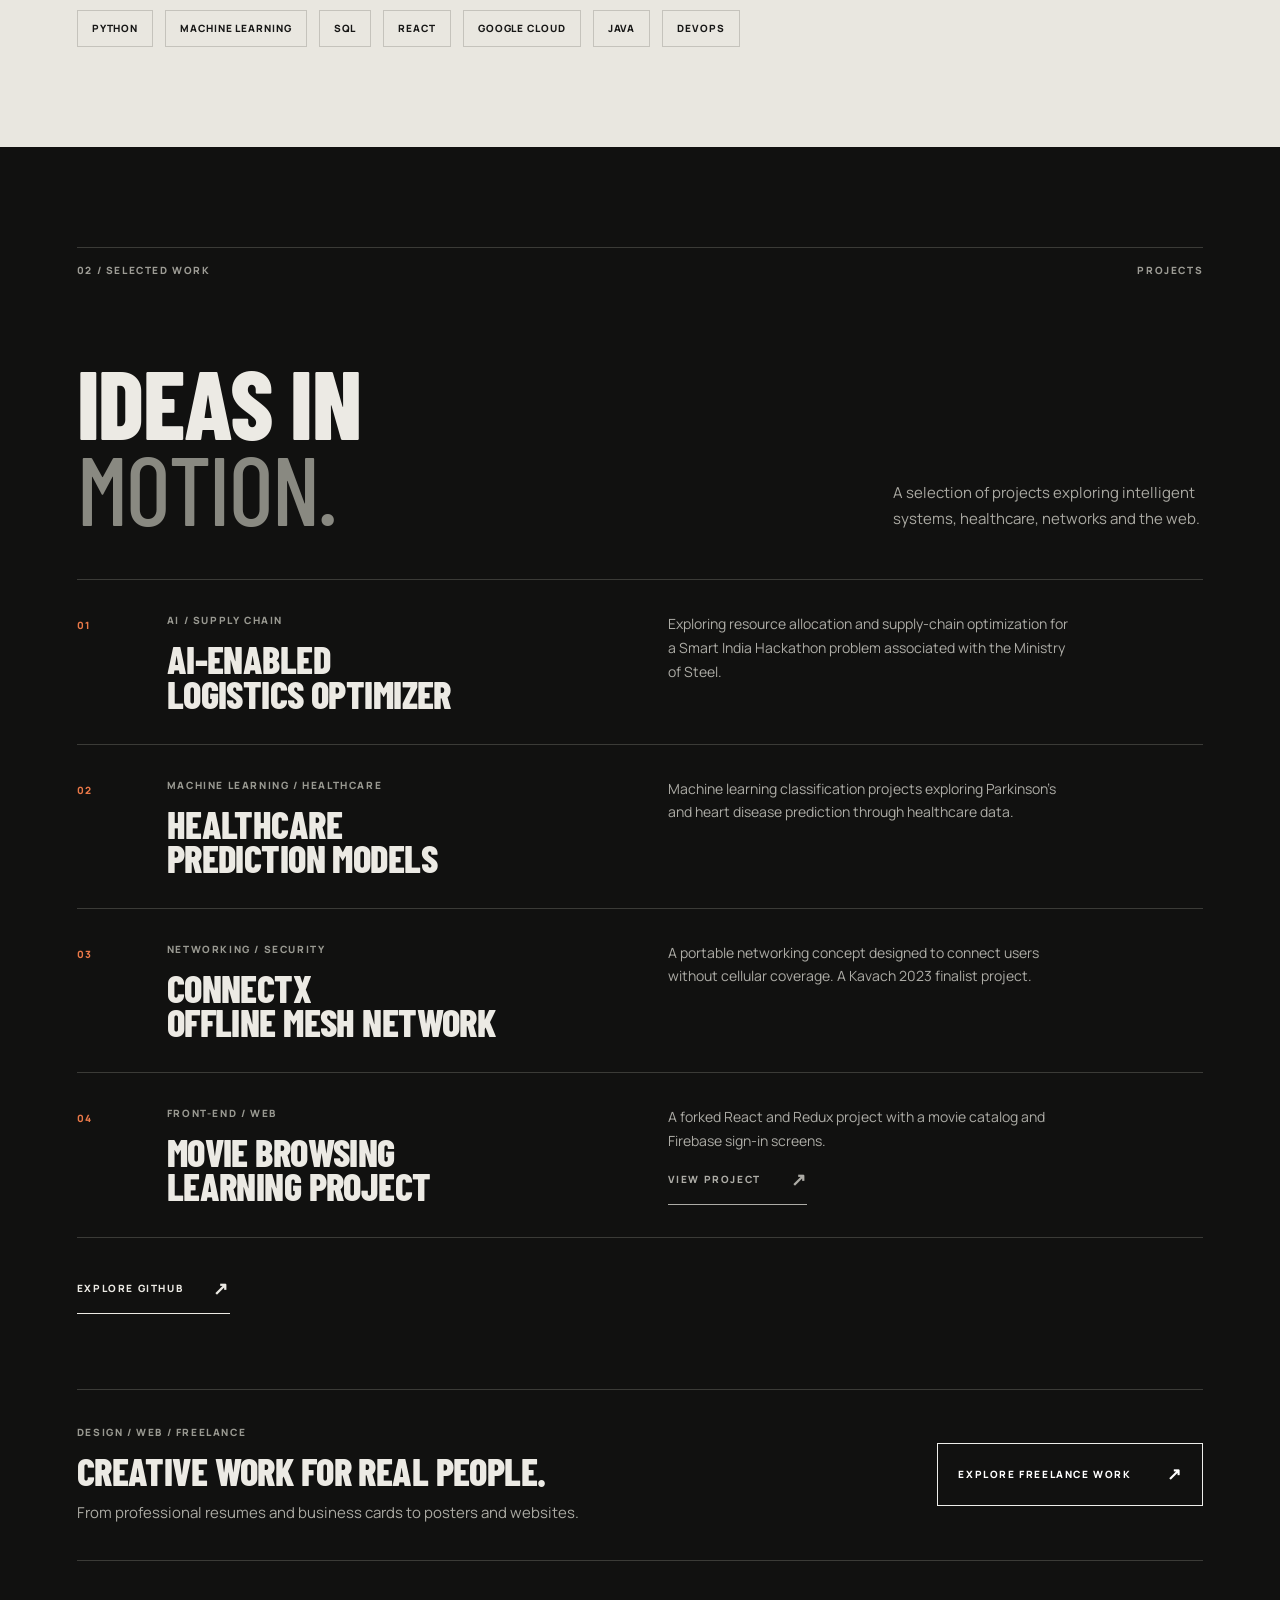
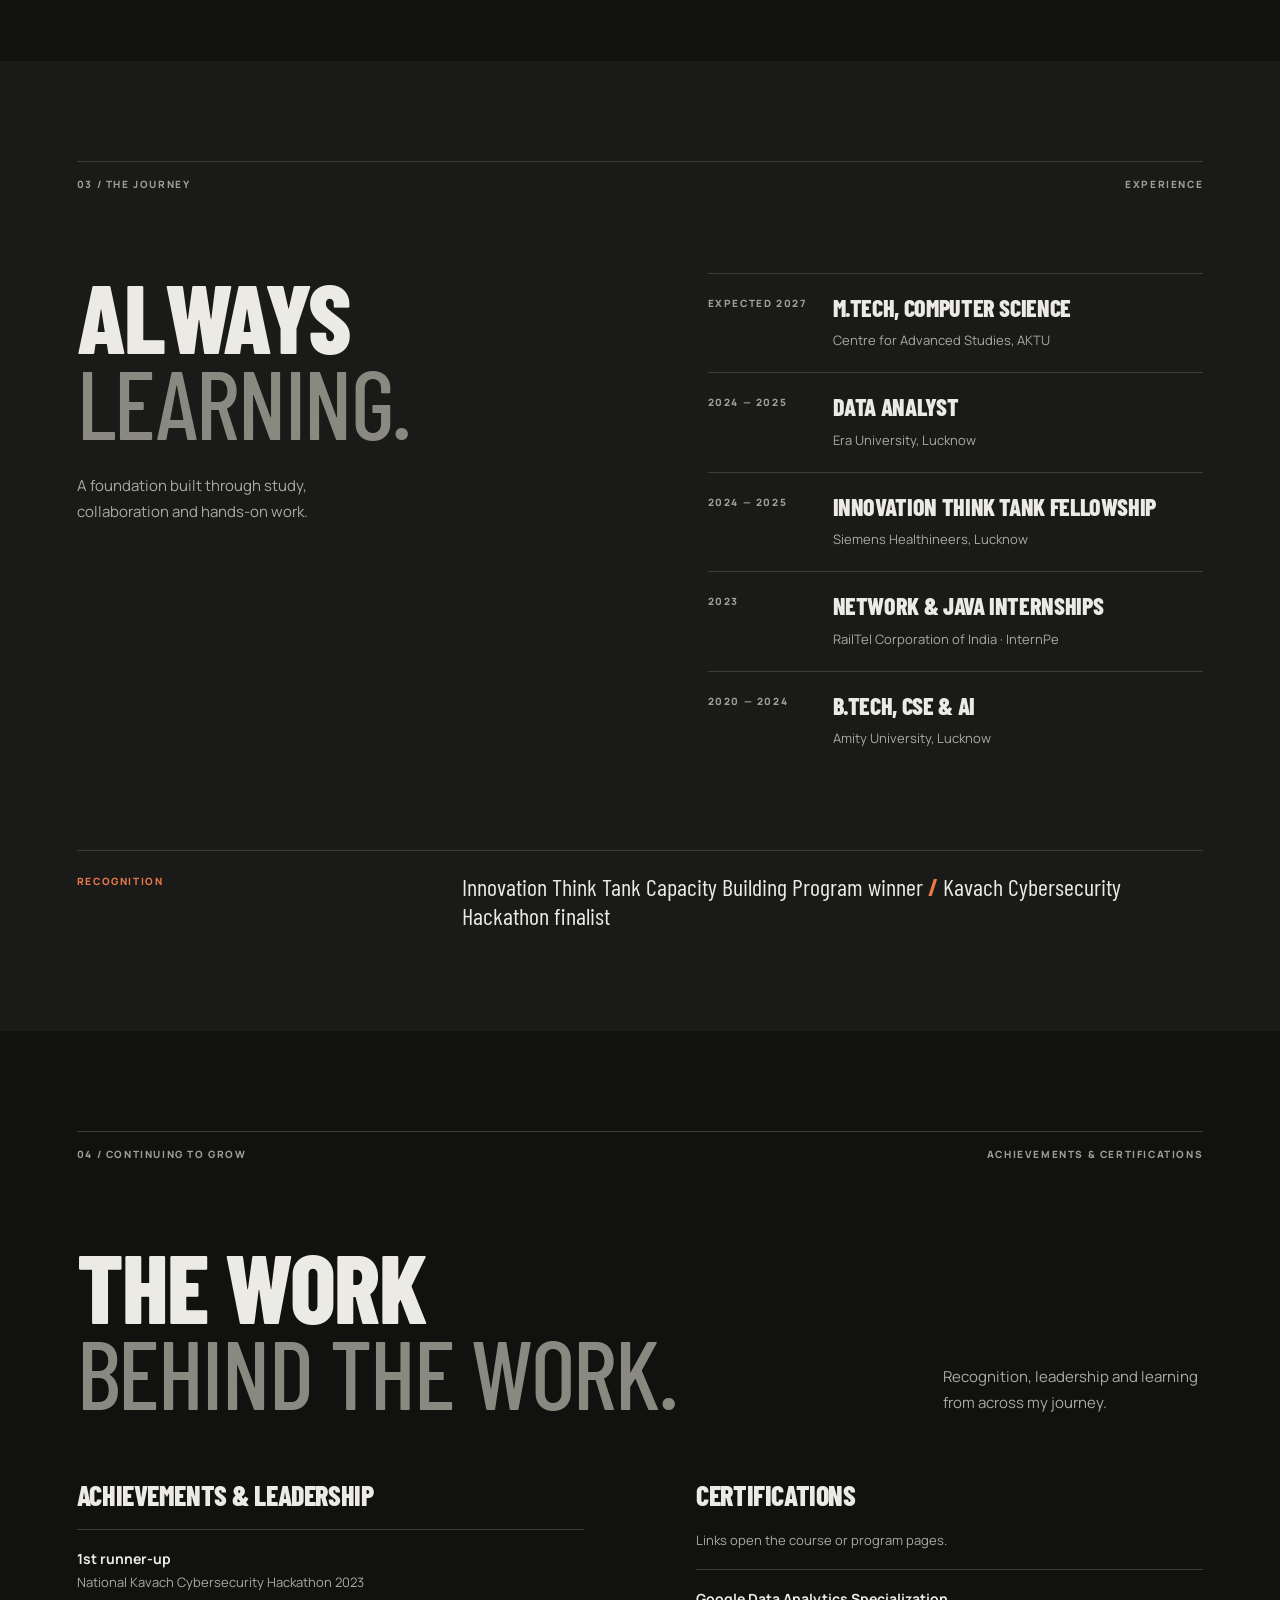
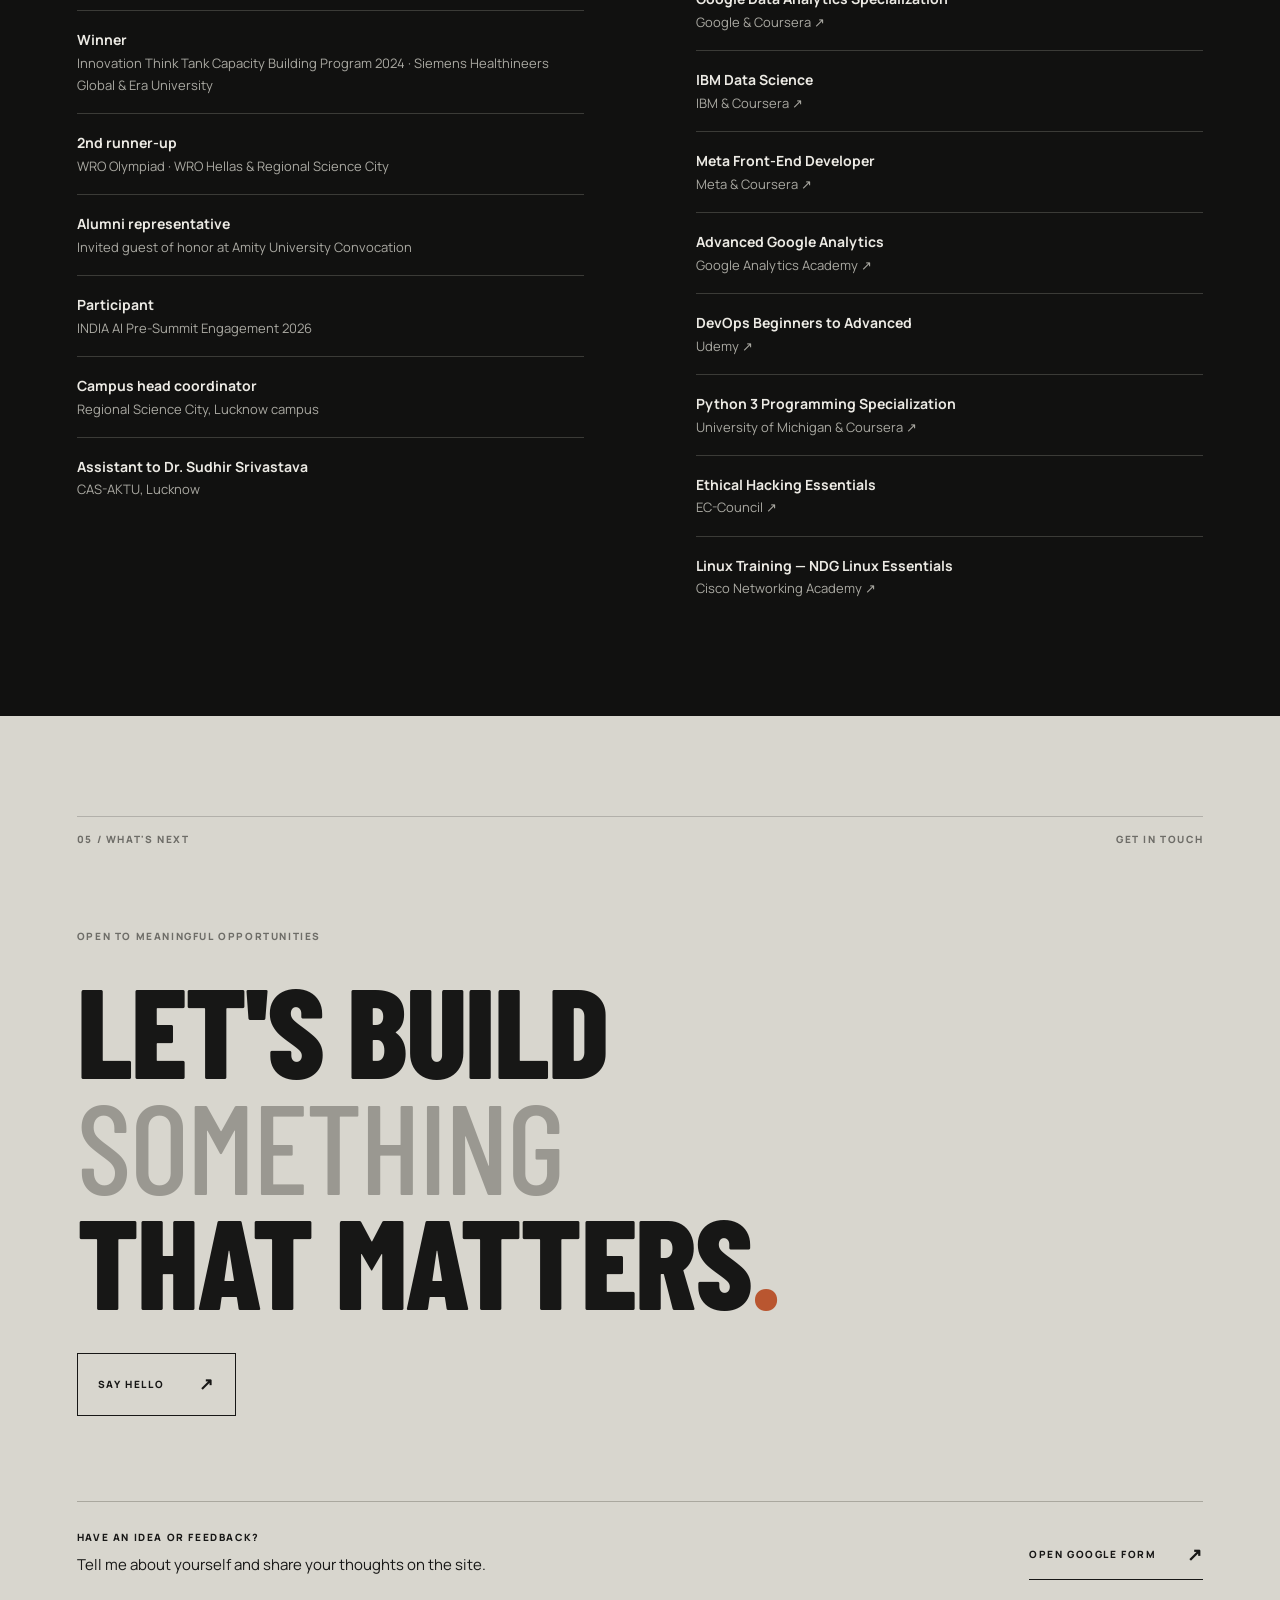
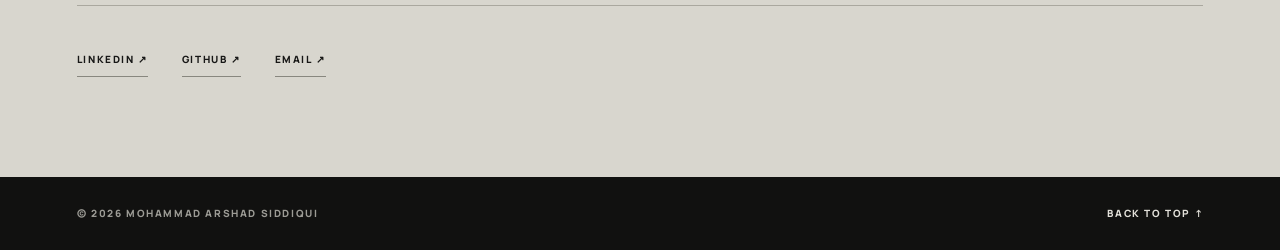
==== commit 937ef6e7: "Correct project description and add freelance context" ====
--- a/index.html
+++ b/index.html
@@ -26,7 +26,7 @@
         <p class="hero-intro">Building at the intersection of <strong>AI, data &amp; software.</strong></p>
         <a class="button" href="#work">EXPLORE MY WORK <span aria-hidden="true">↗</span></a>
       </div>
-      <div class="hero-index" aria-hidden="true"><span>01 / 04</span><span>SCROLL TO EXPLORE ↓</span></div>
+      <div class="hero-index" aria-hidden="true"><span>01 / 05</span><span>SCROLL TO EXPLORE ↓</span></div>
     </section>
 
     <section class="intro section" id="about">
@@ -36,6 +36,7 @@
         <div class="intro-copy">
           <p>I'm an M.Tech Computer Science student at the Centre for Advanced Studies, AKTU, and a B.Tech graduate in CSE &amp; AI. I enjoy turning ideas into useful software and exploring what data can reveal.</p>
           <p>My work spans machine learning, full-stack development, cloud and networking—with a particular interest in practical, human-centered applications.</p>
+          <p>I also freelance on resumes, business materials, posters and websites.</p>
           <a class="text-link" href="mailto:arshadid135@gmail.com">LET'S CONNECT <span>↗</span></a>
         </div>
       </div>
@@ -49,7 +50,7 @@
         <article class="project"><div class="project-number">01</div><div><p class="project-type">AI / SUPPLY CHAIN</p><h3>AI-ENABLED<br>LOGISTICS OPTIMIZER</h3></div><p>Exploring resource allocation and supply-chain optimization for a Smart India Hackathon problem associated with the Ministry of Steel.</p></article>
         <article class="project"><div class="project-number">02</div><div><p class="project-type">MACHINE LEARNING / HEALTHCARE</p><h3>HEALTHCARE<br>PREDICTION MODELS</h3></div><p>Machine learning classification projects exploring Parkinson's and heart disease prediction through healthcare data.</p></article>
         <article class="project"><div class="project-number">03</div><div><p class="project-type">NETWORKING / SECURITY</p><h3>CONNECTX<br>OFFLINE MESH NETWORK</h3></div><p>A portable networking concept designed to connect users without cellular coverage. A Kavach 2023 finalist project.</p></article>
-        <article class="project"><div class="project-number">04</div><div><p class="project-type">FULL-STACK / WEB</p><h3>STREAMING<br>WEB APPLICATION</h3></div><p>A React and Redux application featuring Firebase authentication and Stripe webhooks.</p></article>
+        <article class="project"><div class="project-number">04</div><div><p class="project-type">FRONT-END / WEB</p><h3>MOVIE BROWSING<br>LEARNING PROJECT</h3></div><p>A forked React and Redux project with a movie catalog and Firebase sign-in screens.<br><a class="text-link" href="https://github.com/Arshad9999/netflix2.0" target="_blank" rel="noopener noreferrer">VIEW PROJECT <span aria-hidden="true">↗</span></a></p></article>
       </div>
       <a class="text-link work-link" href="https://github.com/Arshad9999" target="_blank" rel="noopener noreferrer">EXPLORE GITHUB <span>↗</span></a>
       <div class="freelance-callout"><div><p class="project-type">DESIGN / WEB / FREELANCE</p><h3>CREATIVE WORK FOR REAL PEOPLE.</h3><p>From professional resumes and business cards to posters and websites.</p></div><a class="button" href="freelance.html">EXPLORE FREELANCE WORK <span aria-hidden="true">↗</span></a></div>
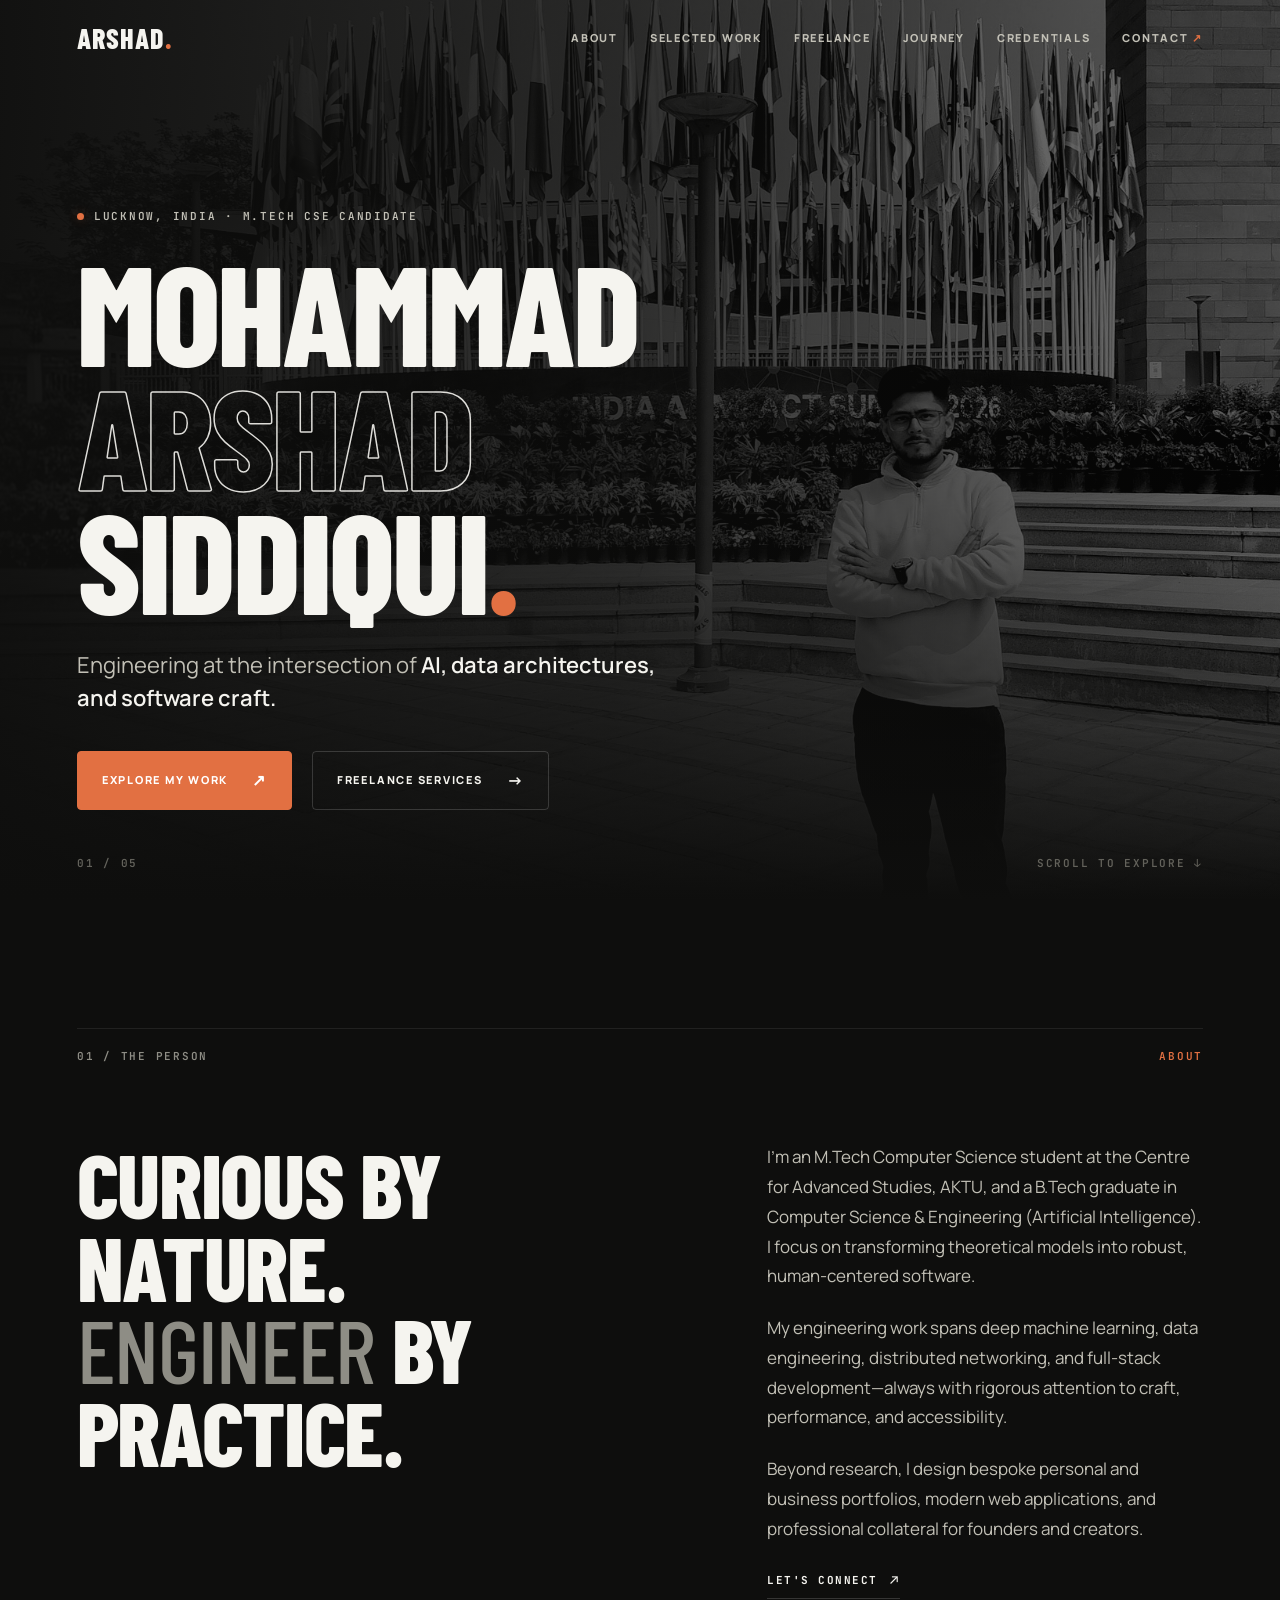
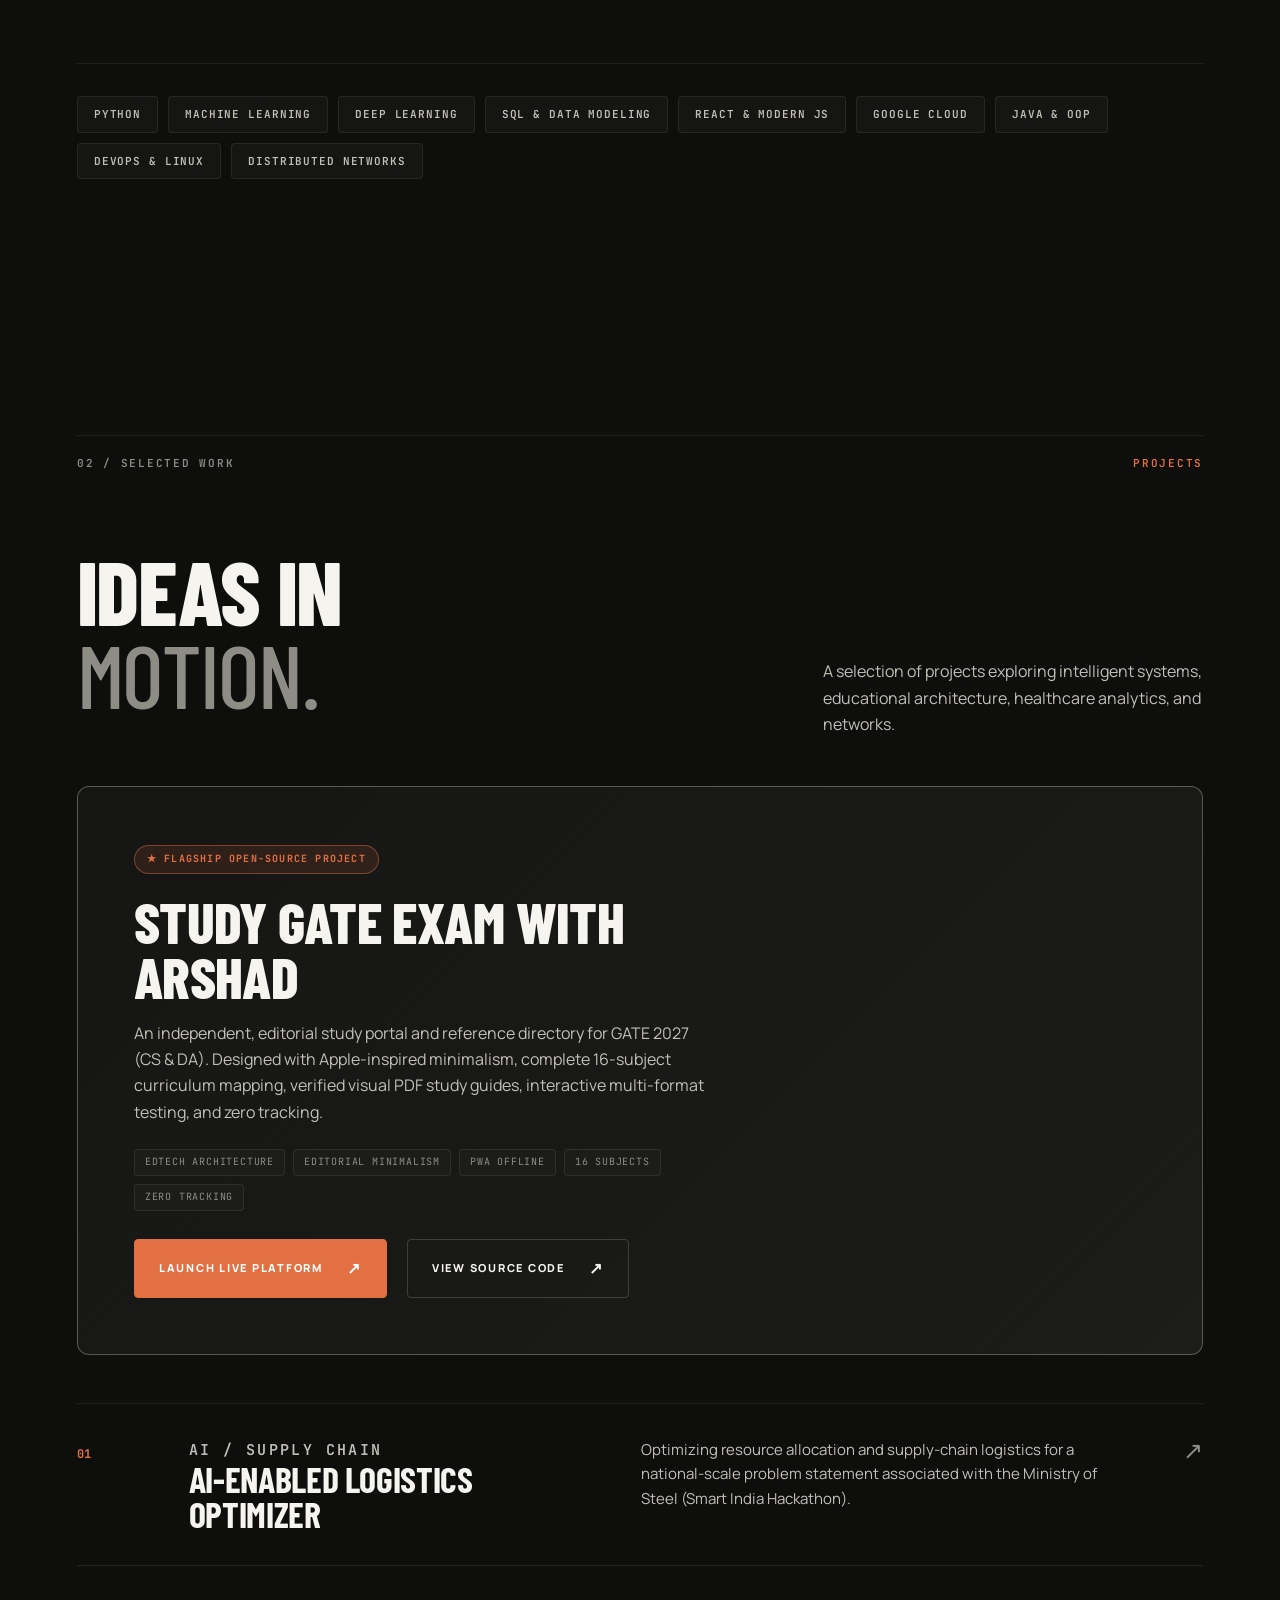
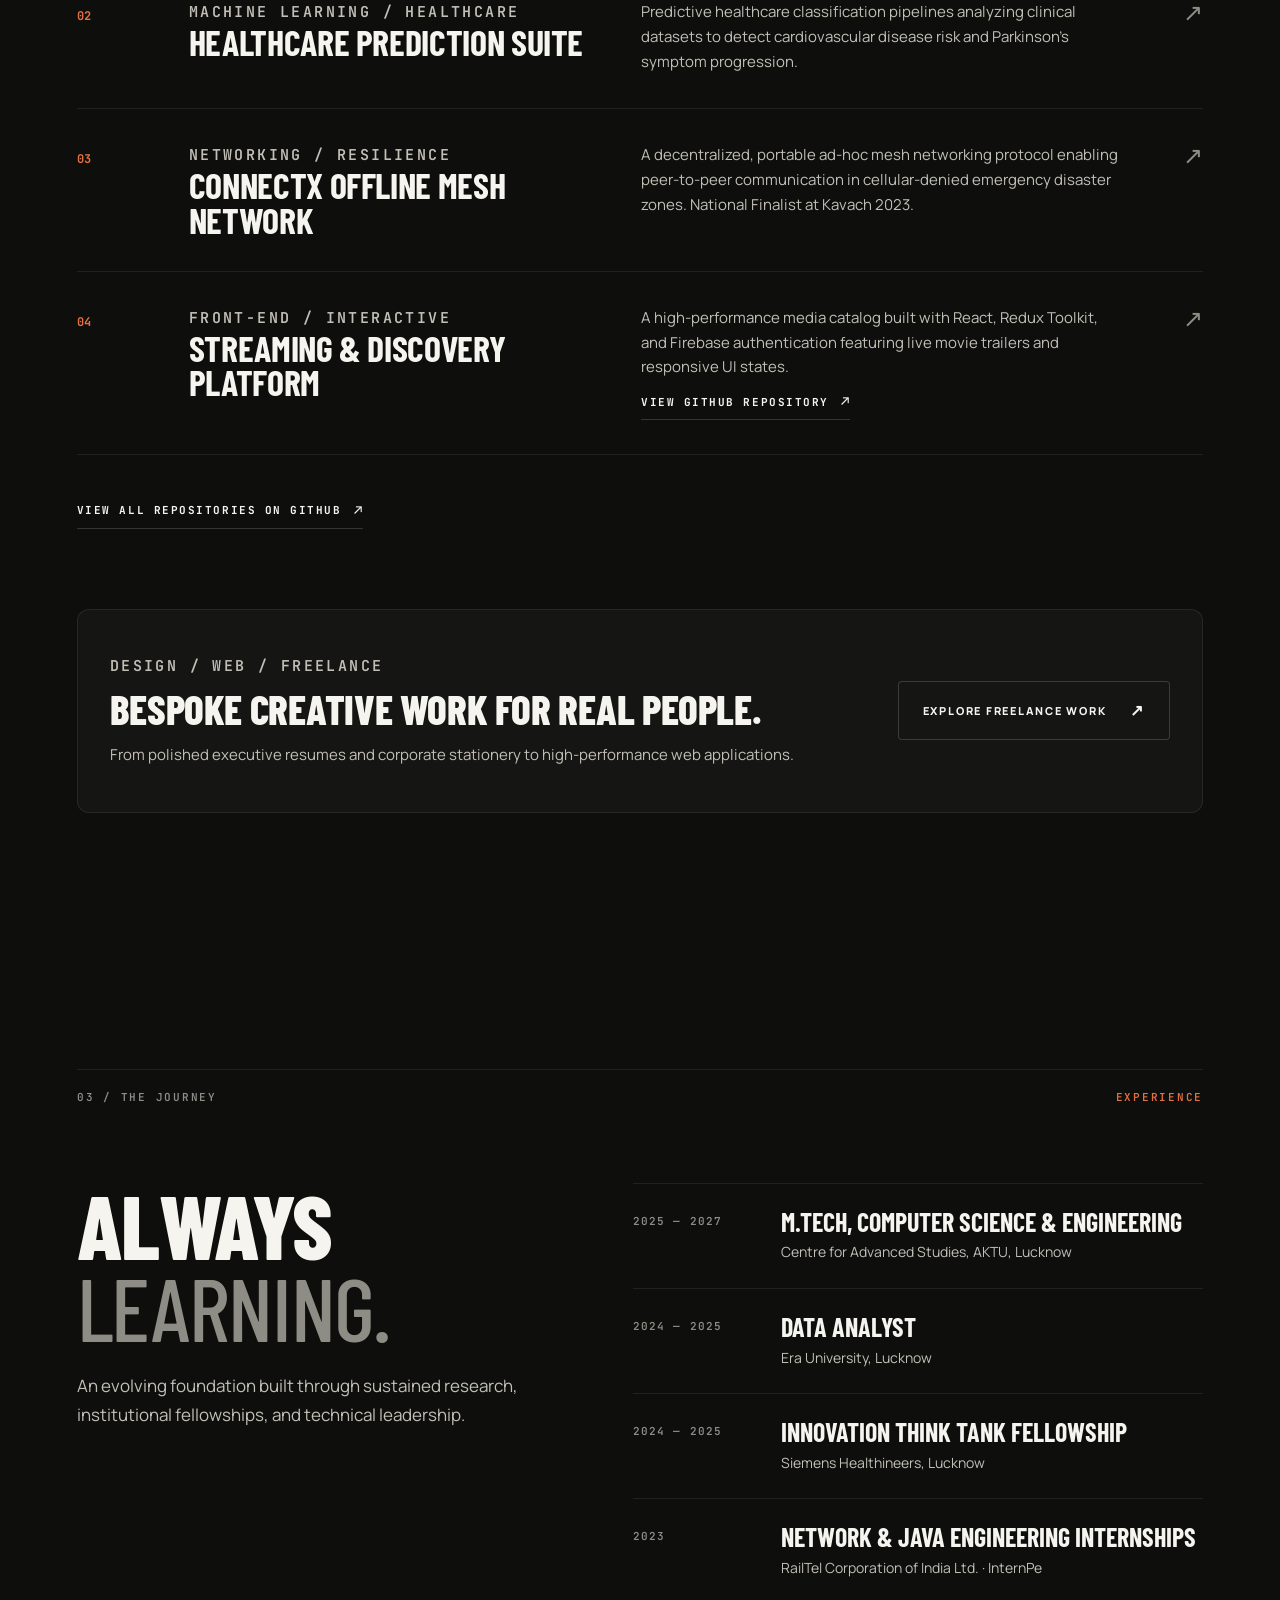
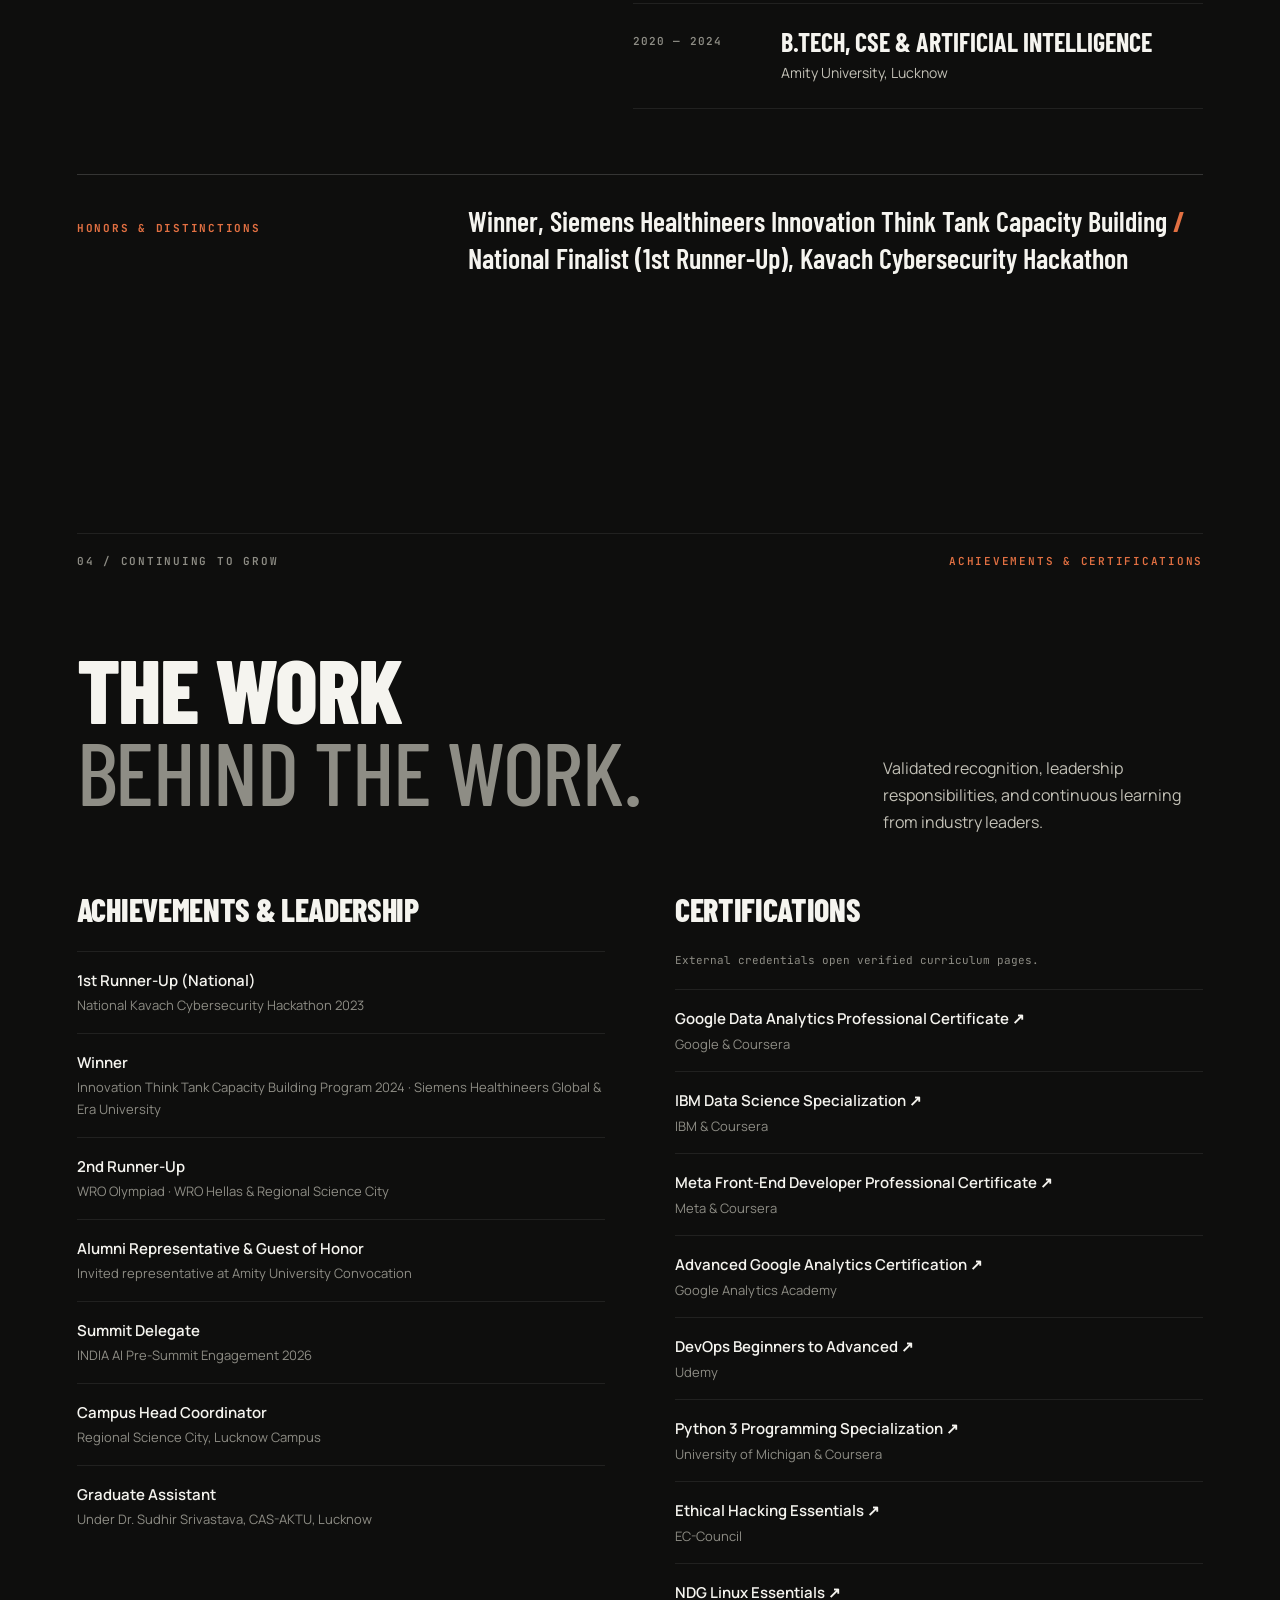
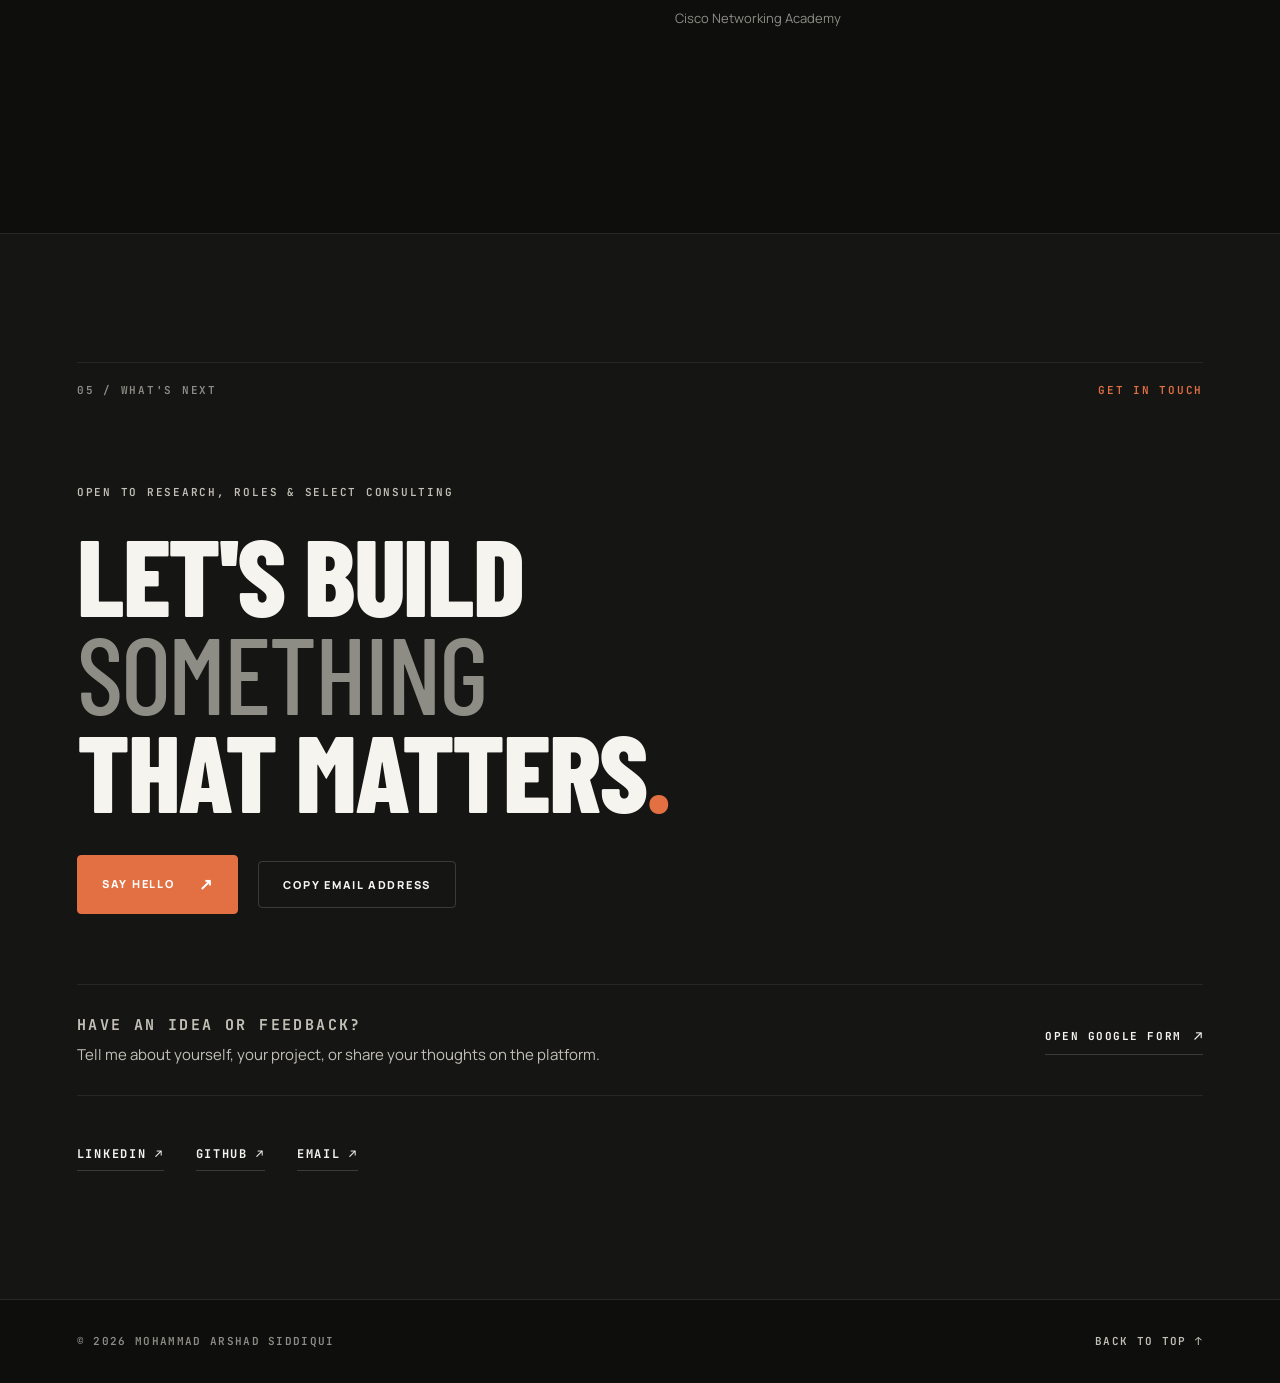
==== commit cfc53b4a: "Refactor portfolio with Hallmark, Impeccable, and Taste Skill standards - Implement token architectu" ====
--- a/index.html
+++ b/index.html
@@ -3,106 +3,469 @@
 <head>
   <meta charset="utf-8">
   <meta name="viewport" content="width=device-width, initial-scale=1">
-  <meta name="description" content="The portfolio of Mohammad Arshad Siddiqui, an M.Tech CSE student working across AI, data and software development.">
-  <meta name="theme-color" content="#10100f">
-  <title>Arshad Siddiqui — AI, Data & Software</title>
+  <meta name="description" content="Portfolio of Mohammad Arshad Siddiqui — M.Tech Computer Science student, AI/ML researcher, and software engineer in Lucknow, India.">
+  <meta name="theme-color" content="#0e0e0d">
+  
+  <!-- Open Graph / Meta -->
+  <meta property="og:title" content="Mohammad Arshad Siddiqui — AI, Data & Software">
+  <meta property="og:description" content="Building at the intersection of AI, data systems, and software engineering. Explore selected work, academic research, and credentials.">
+  <meta property="og:type" content="website">
+  <meta property="og:url" content="https://arshad9999.github.io/my-portfolio-site/">
+  <meta property="og:image" content="arshad.jpeg">
+
+  <title>Mohammad Arshad Siddiqui — AI, Data &amp; Software</title>
+  
   <link rel="stylesheet" href="styles.css">
+  <script defer src="script.js"></script>
 </head>
 <body>
-  <a class="skip" href="#main">Skip to content</a>
+  <a class="skip" href="#main">Skip to main content</a>
+
+  <!-- Global Header -->
   <header class="site-header">
-    <a class="wordmark" href="#top" aria-label="Arshad Siddiqui, home">ARSHAD<span>.</span></a>
-    <nav aria-label="Main navigation">
-      <a href="#about">About</a><a href="#work">Selected work</a><a href="freelance.html">Freelance</a><a href="#journey">Journey</a><a href="#credentials">Credentials</a><a href="#contact">Contact <span>↗</span></a>
+    <a class="wordmark" href="#top" aria-label="Mohammad Arshad Siddiqui home">
+      ARSHAD<span>.</span>
+    </a>
+    
+    <button id="menu-btn" class="menu-toggle" aria-expanded="false" aria-controls="main-nav" aria-label="Toggle navigation menu">
+      Menu
+    </button>
+
+    <nav id="main-nav" class="main-nav" aria-label="Main navigation">
+      <a href="#about">About</a>
+      <a href="#work">Selected Work</a>
+      <a href="freelance.html">Freelance</a>
+      <a href="#journey">Journey</a>
+      <a href="#credentials">Credentials</a>
+      <a href="#contact">Contact <span>↗</span></a>
     </nav>
   </header>
+
   <main id="main">
+    <!-- Hero Section -->
     <section class="hero" id="top" aria-labelledby="hero-title">
-      <div class="hero-image"><img src="arshad.jpeg" alt="Arshad Siddiqui at Bharat Mandapam in New Delhi"></div>
+      <div class="hero-image">
+        <img src="arshad.jpeg" alt="Mohammad Arshad Siddiqui at Bharat Mandapam, New Delhi" width="1200" height="1600" fetchpriority="high">
+      </div>
       <div class="hero-shade"></div>
+      
       <div class="hero-content">
-        <p class="eyebrow"><span class="dot"></span> PORTFOLIO / LUCKNOW, INDIA</p>
-        <h1 id="hero-title">MOHAMMAD<br><span>ARSHAD</span><br>SIDDIQUI<span class="period">.</span></h1>
-        <p class="hero-intro">Building at the intersection of <strong>AI, data &amp; software.</strong></p>
-        <a class="button" href="#work">EXPLORE MY WORK <span aria-hidden="true">↗</span></a>
-      </div>
-      <div class="hero-index" aria-hidden="true"><span>01 / 05</span><span>SCROLL TO EXPLORE ↓</span></div>
-    </section>
-
-    <section class="intro section" id="about">
-      <div class="section-label"><span>01 / THE PERSON</span><span>ABOUT</span></div>
+        <p class="eyebrow"><span class="dot" aria-hidden="true"></span> LUCKNOW, INDIA · M.TECH CSE CANDIDATE</p>
+        <h1 id="hero-title" class="hero-title">
+          MOHAMMAD<br>
+          <span class="outline">ARSHAD</span><br>
+          SIDDIQUI<span class="period">.</span>
+        </h1>
+        <p class="hero-intro">
+          Engineering at the intersection of <strong>AI, data architectures, and software craft.</strong>
+        </p>
+        <div class="hero-actions">
+          <a class="button primary" href="#work">
+            EXPLORE MY WORK <span aria-hidden="true">↗</span>
+          </a>
+          <a class="button light" href="freelance.html">
+            FREELANCE SERVICES <span aria-hidden="true">→</span>
+          </a>
+        </div>
+      </div>
+
+      <div class="hero-index" aria-hidden="true">
+        <span>01 / 05</span>
+        <span>SCROLL TO EXPLORE ↓</span>
+      </div>
+    </section>
+
+    <!-- About Section -->
+    <section class="section" id="about" aria-labelledby="about-title">
+      <div class="section-label">
+        <span>01 / THE PERSON</span>
+        <span>ABOUT</span>
+      </div>
+      
       <div class="intro-grid">
-        <h2>CURIOUS BY NATURE.<br><em>ENGINEER</em> BY PRACTICE.</h2>
+        <h2 id="about-title" class="section-title">
+          CURIOUS BY NATURE.<br>
+          <em>ENGINEER</em> BY PRACTICE.
+        </h2>
         <div class="intro-copy">
-          <p>I'm an M.Tech Computer Science student at the Centre for Advanced Studies, AKTU, and a B.Tech graduate in CSE &amp; AI. I enjoy turning ideas into useful software and exploring what data can reveal.</p>
-          <p>My work spans machine learning, full-stack development, cloud and networking—with a particular interest in practical, human-centered applications.</p>
-          <p>I also freelance on resumes, business materials, posters and websites.</p>
-          <a class="text-link" href="mailto:arshadid135@gmail.com">LET'S CONNECT <span>↗</span></a>
-        </div>
-      </div>
-      <div class="skills" aria-label="Core skills"><span>PYTHON</span><span>MACHINE LEARNING</span><span>SQL</span><span>REACT</span><span>GOOGLE CLOUD</span><span>JAVA</span><span>DEVOPS</span></div>
-    </section>
-
-    <section class="work section" id="work">
-      <div class="section-label"><span>02 / SELECTED WORK</span><span>PROJECTS</span></div>
-      <div class="section-heading"><h2>IDEAS IN<br><em>MOTION.</em></h2><p>A selection of projects exploring intelligent systems, healthcare, networks and the web.</p></div>
+          <p>
+            I'm an M.Tech Computer Science student at the Centre for Advanced Studies, AKTU, and a B.Tech graduate in Computer Science &amp; Engineering (Artificial Intelligence). I focus on transforming theoretical models into robust, human-centered software.
+          </p>
+          <p>
+            My engineering work spans deep machine learning, data engineering, distributed networking, and full-stack development—always with rigorous attention to craft, performance, and accessibility.
+          </p>
+          <p>
+            Beyond research, I design bespoke personal and business portfolios, modern web applications, and professional collateral for founders and creators.
+          </p>
+          <a class="text-link" href="mailto:arshadid135@gmail.com">
+            LET'S CONNECT <span aria-hidden="true">↗</span>
+          </a>
+        </div>
+      </div>
+
+      <div class="skills-list" aria-label="Core competencies">
+        <span class="skill-chip">Python</span>
+        <span class="skill-chip">Machine Learning</span>
+        <span class="skill-chip">Deep Learning</span>
+        <span class="skill-chip">SQL &amp; Data Modeling</span>
+        <span class="skill-chip">React &amp; Modern JS</span>
+        <span class="skill-chip">Google Cloud</span>
+        <span class="skill-chip">Java &amp; OOP</span>
+        <span class="skill-chip">DevOps &amp; Linux</span>
+        <span class="skill-chip">Distributed Networks</span>
+      </div>
+    </section>
+
+    <!-- Selected Work Section -->
+    <section class="section" id="work" aria-labelledby="work-title">
+      <div class="section-label">
+        <span>02 / SELECTED WORK</span>
+        <span>PROJECTS</span>
+      </div>
+
+      <div class="section-heading">
+        <h2 id="work-title" class="section-title">
+          IDEAS IN<br>
+          <em>MOTION.</em>
+        </h2>
+        <p>
+          A selection of projects exploring intelligent systems, educational architecture, healthcare analytics, and networks.
+        </p>
+      </div>
+
+      <!-- Featured Flagship Project -->
+      <article class="featured-project" aria-labelledby="featured-title">
+        <div class="featured-badge">★ FLAGSHIP OPEN-SOURCE PROJECT</div>
+        <div class="featured-grid">
+          <div>
+            <h3 id="featured-title">STUDY GATE EXAM WITH ARSHAD</h3>
+            <p>
+              An independent, editorial study portal and reference directory for GATE 2027 (CS &amp; DA). Designed with Apple-inspired minimalism, complete 16-subject curriculum mapping, verified visual PDF study guides, interactive multi-format testing, and zero tracking.
+            </p>
+            <div class="featured-tags">
+              <span>EDTECH ARCHITECTURE</span>
+              <span>EDITORIAL MINIMALISM</span>
+              <span>PWA OFFLINE</span>
+              <span>16 SUBJECTS</span>
+              <span>ZERO TRACKING</span>
+            </div>
+            <div class="hero-actions">
+              <a class="button primary" href="https://arshad9999.github.io/Study-Gate-Exam-with-Arshad/" target="_blank" rel="noopener noreferrer">
+                LAUNCH LIVE PLATFORM <span aria-hidden="true">↗</span>
+              </a>
+              <a class="button light" href="https://github.com/Arshad9999/Study-Gate-Exam-with-Arshad" target="_blank" rel="noopener noreferrer">
+                VIEW SOURCE CODE <span aria-hidden="true">↗</span>
+              </a>
+            </div>
+          </div>
+        </div>
+      </article>
+
+      <!-- Project List -->
       <div class="project-list">
-        <article class="project"><div class="project-number">01</div><div><p class="project-type">AI / SUPPLY CHAIN</p><h3>AI-ENABLED<br>LOGISTICS OPTIMIZER</h3></div><p>Exploring resource allocation and supply-chain optimization for a Smart India Hackathon problem associated with the Ministry of Steel.</p></article>
-        <article class="project"><div class="project-number">02</div><div><p class="project-type">MACHINE LEARNING / HEALTHCARE</p><h3>HEALTHCARE<br>PREDICTION MODELS</h3></div><p>Machine learning classification projects exploring Parkinson's and heart disease prediction through healthcare data.</p></article>
-        <article class="project"><div class="project-number">03</div><div><p class="project-type">NETWORKING / SECURITY</p><h3>CONNECTX<br>OFFLINE MESH NETWORK</h3></div><p>A portable networking concept designed to connect users without cellular coverage. A Kavach 2023 finalist project.</p></article>
-        <article class="project"><div class="project-number">04</div><div><p class="project-type">FRONT-END / WEB</p><h3>MOVIE BROWSING<br>LEARNING PROJECT</h3></div><p>A forked React and Redux project with a movie catalog and Firebase sign-in screens.<br><a class="text-link" href="https://github.com/Arshad9999/netflix2.0" target="_blank" rel="noopener noreferrer">VIEW PROJECT <span aria-hidden="true">↗</span></a></p></article>
-      </div>
-      <a class="text-link work-link" href="https://github.com/Arshad9999" target="_blank" rel="noopener noreferrer">EXPLORE GITHUB <span>↗</span></a>
-      <div class="freelance-callout"><div><p class="project-type">DESIGN / WEB / FREELANCE</p><h3>CREATIVE WORK FOR REAL PEOPLE.</h3><p>From professional resumes and business cards to posters and websites.</p></div><a class="button" href="freelance.html">EXPLORE FREELANCE WORK <span aria-hidden="true">↗</span></a></div>
-    </section>
-
-    <section class="journey section" id="journey">
-      <div class="section-label"><span>03 / THE JOURNEY</span><span>EXPERIENCE</span></div>
-      <div class="journey-grid"><div><h2>ALWAYS<br><em>LEARNING.</em></h2><p class="journey-lead">A foundation built through study, collaboration and hands-on work.</p></div>
+        <article class="project-item">
+          <div class="project-number">01</div>
+          <div>
+            <p class="project-type">AI / SUPPLY CHAIN</p>
+            <h3>AI-ENABLED LOGISTICS OPTIMIZER</h3>
+          </div>
+          <p>
+            Optimizing resource allocation and supply-chain logistics for a national-scale problem statement associated with the Ministry of Steel (Smart India Hackathon).
+          </p>
+          <div class="project-link-icon" aria-hidden="true">↗</div>
+        </article>
+
+        <article class="project-item">
+          <div class="project-number">02</div>
+          <div>
+            <p class="project-type">MACHINE LEARNING / HEALTHCARE</p>
+            <h3>HEALTHCARE PREDICTION SUITE</h3>
+          </div>
+          <p>
+            Predictive healthcare classification pipelines analyzing clinical datasets to detect cardiovascular disease risk and Parkinson's symptom progression.
+          </p>
+          <div class="project-link-icon" aria-hidden="true">↗</div>
+        </article>
+
+        <article class="project-item">
+          <div class="project-number">03</div>
+          <div>
+            <p class="project-type">NETWORKING / RESILIENCE</p>
+            <h3>CONNECTX OFFLINE MESH NETWORK</h3>
+          </div>
+          <p>
+            A decentralized, portable ad-hoc mesh networking protocol enabling peer-to-peer communication in cellular-denied emergency disaster zones. National Finalist at Kavach 2023.
+          </p>
+          <div class="project-link-icon" aria-hidden="true">↗</div>
+        </article>
+
+        <article class="project-item">
+          <div class="project-number">04</div>
+          <div>
+            <p class="project-type">FRONT-END / INTERACTIVE</p>
+            <h3>STREAMING &amp; DISCOVERY PLATFORM</h3>
+          </div>
+          <p>
+            A high-performance media catalog built with React, Redux Toolkit, and Firebase authentication featuring live movie trailers and responsive UI states.<br>
+            <a class="text-link" style="margin-top: 10px;" href="https://github.com/Arshad9999/netflix2.0" target="_blank" rel="noopener noreferrer">
+              VIEW GITHUB REPOSITORY <span aria-hidden="true">↗</span>
+            </a>
+          </p>
+          <div class="project-link-icon" aria-hidden="true">↗</div>
+        </article>
+      </div>
+
+      <div style="margin-top: 40px;">
+        <a class="text-link" href="https://github.com/Arshad9999" target="_blank" rel="noopener noreferrer">
+          VIEW ALL REPOSITORIES ON GITHUB <span aria-hidden="true">↗</span>
+        </a>
+      </div>
+
+      <!-- Freelance Callout Banner -->
+      <div class="freelance-callout">
+        <div>
+          <p class="project-type">DESIGN / WEB / FREELANCE</p>
+          <h3>BESPOKE CREATIVE WORK FOR REAL PEOPLE.</h3>
+          <p>From polished executive resumes and corporate stationery to high-performance web applications.</p>
+        </div>
+        <a class="button" href="freelance.html">
+          EXPLORE FREELANCE WORK <span aria-hidden="true">↗</span>
+        </a>
+      </div>
+    </section>
+
+    <!-- Journey Section -->
+    <section class="section" id="journey" aria-labelledby="journey-title">
+      <div class="section-label">
+        <span>03 / THE JOURNEY</span>
+        <span>EXPERIENCE</span>
+      </div>
+
+      <div class="journey-grid">
+        <div>
+          <h2 id="journey-title" class="section-title">
+            ALWAYS<br>
+            <em>LEARNING.</em>
+          </h2>
+          <p class="journey-lead">
+            An evolving foundation built through sustained research, institutional fellowships, and technical leadership.
+          </p>
+        </div>
+
         <div class="timeline">
-          <div class="timeline-item"><span>EXPECTED 2027</span><div><h3>M.TECH, COMPUTER SCIENCE</h3><p>Centre for Advanced Studies, AKTU</p></div></div>
-          <div class="timeline-item"><span>2024 — 2025</span><div><h3>DATA ANALYST</h3><p>Era University, Lucknow</p></div></div>
-          <div class="timeline-item"><span>2024 — 2025</span><div><h3>INNOVATION THINK TANK FELLOWSHIP</h3><p>Siemens Healthineers, Lucknow</p></div></div>
-          <div class="timeline-item"><span>2023</span><div><h3>NETWORK &amp; JAVA INTERNSHIPS</h3><p>RailTel Corporation of India · InternPe</p></div></div>
-          <div class="timeline-item"><span>2020 — 2024</span><div><h3>B.TECH, CSE &amp; AI</h3><p>Amity University, Lucknow</p></div></div>
-        </div>
-      </div>
-      <div class="recognition"><span>RECOGNITION</span><p>Innovation Think Tank Capacity Building Program winner <b> / </b> Kavach Cybersecurity Hackathon finalist</p></div>
-    </section>
-    <section class="credentials section" id="credentials">
-      <div class="section-label"><span>04 / CONTINUING TO GROW</span><span>ACHIEVEMENTS &amp; CERTIFICATIONS</span></div>
-      <div class="credentials-intro"><h2>THE WORK<br><em>BEHIND THE WORK.</em></h2><p>Recognition, leadership and learning from across my journey.</p></div>
+          <div class="timeline-item">
+            <span class="timeline-year">2025 — 2027</span>
+            <div>
+              <h3>M.TECH, COMPUTER SCIENCE &amp; ENGINEERING</h3>
+              <p>Centre for Advanced Studies, AKTU, Lucknow</p>
+            </div>
+          </div>
+          
+          <div class="timeline-item">
+            <span class="timeline-year">2024 — 2025</span>
+            <div>
+              <h3>DATA ANALYST</h3>
+              <p>Era University, Lucknow</p>
+            </div>
+          </div>
+
+          <div class="timeline-item">
+            <span class="timeline-year">2024 — 2025</span>
+            <div>
+              <h3>INNOVATION THINK TANK FELLOWSHIP</h3>
+              <p>Siemens Healthineers, Lucknow</p>
+            </div>
+          </div>
+
+          <div class="timeline-item">
+            <span class="timeline-year">2023</span>
+            <div>
+              <h3>NETWORK &amp; JAVA ENGINEERING INTERNSHIPS</h3>
+              <p>RailTel Corporation of India Ltd. · InternPe</p>
+            </div>
+          </div>
+
+          <div class="timeline-item">
+            <span class="timeline-year">2020 — 2024</span>
+            <div>
+              <h3>B.TECH, CSE &amp; ARTIFICIAL INTELLIGENCE</h3>
+              <p>Amity University, Lucknow</p>
+            </div>
+          </div>
+        </div>
+      </div>
+
+      <div class="recognition">
+        <span class="recognition-label">HONORS &amp; DISTINCTIONS</span>
+        <p>
+          Winner, Siemens Healthineers Innovation Think Tank Capacity Building <b>/</b> National Finalist (1st Runner-Up), Kavach Cybersecurity Hackathon
+        </p>
+      </div>
+    </section>
+
+    <!-- Credentials Section -->
+    <section class="section" id="credentials" aria-labelledby="credentials-title">
+      <div class="section-label">
+        <span>04 / CONTINUING TO GROW</span>
+        <span>ACHIEVEMENTS &amp; CERTIFICATIONS</span>
+      </div>
+
+      <div class="credentials-intro">
+        <h2 id="credentials-title" class="section-title">
+          THE WORK<br>
+          <em>BEHIND THE WORK.</em>
+        </h2>
+        <p>
+          Validated recognition, leadership responsibilities, and continuous learning from industry leaders.
+        </p>
+      </div>
+
       <div class="credentials-grid">
-        <div><h3>ACHIEVEMENTS &amp; LEADERSHIP</h3><ul class="credential-list">
-          <li><strong>1st runner-up</strong><span>National Kavach Cybersecurity Hackathon 2023</span></li>
-          <li><strong>Winner</strong><span>Innovation Think Tank Capacity Building Program 2024 · Siemens Healthineers Global &amp; Era University</span></li>
-          <li><strong>2nd runner-up</strong><span>WRO Olympiad · WRO Hellas &amp; Regional Science City</span></li>
-          <li><strong>Alumni representative</strong><span>Invited guest of honor at Amity University Convocation</span></li>
-          <li><strong>Participant</strong><span>INDIA AI Pre-Summit Engagement 2026</span></li>
-          <li><strong>Campus head coordinator</strong><span>Regional Science City, Lucknow campus</span></li>
-          <li><strong>Assistant to Dr. Sudhir Srivastava</strong><span>CAS-AKTU, Lucknow</span></li>
-        </ul></div>
-        <div><h3>CERTIFICATIONS</h3><p class="credentials-note">Links open the course or program pages.</p><ul class="credential-list certifications">
-          <li><a href="https://www.coursera.org/professional-certificates/google-data-analytics" target="_blank" rel="noopener noreferrer"><strong>Google Data Analytics Specialization</strong><span>Google &amp; Coursera ↗</span></a></li>
-          <li><a href="https://www.coursera.org/professional-certificates/ibm-data-science" target="_blank" rel="noopener noreferrer"><strong>IBM Data Science</strong><span>IBM &amp; Coursera ↗</span></a></li>
-          <li><a href="https://www.coursera.org/professional-certificates/meta-front-end-developer" target="_blank" rel="noopener noreferrer"><strong>Meta Front-End Developer</strong><span>Meta &amp; Coursera ↗</span></a></li>
-          <li><a href="https://analytics.google.com/analytics/academy/" target="_blank" rel="noopener noreferrer"><strong>Advanced Google Analytics</strong><span>Google Analytics Academy ↗</span></a></li>
-          <li><a href="https://www.udemy.com/course/decodingdevops/" target="_blank" rel="noopener noreferrer"><strong>DevOps Beginners to Advanced</strong><span>Udemy ↗</span></a></li>
-          <li><a href="https://www.coursera.org/specializations/python-3-programming" target="_blank" rel="noopener noreferrer"><strong>Python 3 Programming Specialization</strong><span>University of Michigan &amp; Coursera ↗</span></a></li>
-          <li><a href="https://codered.eccouncil.org/course/ethical-hacking-essentials" target="_blank" rel="noopener noreferrer"><strong>Ethical Hacking Essentials</strong><span>EC-Council ↗</span></a></li>
-          <li><a href="https://www.netacad.com/courses/os-it/ndg-linux-essentials" target="_blank" rel="noopener noreferrer"><strong>Linux Training — NDG Linux Essentials</strong><span>Cisco Networking Academy ↗</span></a></li>
-        </ul></div>
-      </div>
-    </section>
-    <section class="contact section" id="contact">
-      <div class="section-label"><span>05 / WHAT'S NEXT</span><span>GET IN TOUCH</span></div>
-      <p class="eyebrow">OPEN TO MEANINGFUL OPPORTUNITIES</p>
-      <h2>LET'S BUILD<br><em>SOMETHING</em><br>THAT MATTERS<span>.</span></h2>
-      <a class="button light" href="mailto:arshadid135@gmail.com">SAY HELLO <span aria-hidden="true">↗</span></a>
-      <div class="feedback"><div><p class="feedback-label">HAVE AN IDEA OR FEEDBACK?</p><p>Tell me about yourself and share your thoughts on the site.</p></div><a class="text-link" href="https://docs.google.com/forms/d/e/1FAIpQLSdee4cFiQqP_PG-kN9KWzv3sLzrkK9yNofzLFvuTc5yZTrLYQ/viewform?usp=publish-editor" target="_blank" rel="noopener noreferrer">OPEN GOOGLE FORM <span aria-hidden="true">↗</span></a></div>
-      <div class="contact-links"><a href="https://www.linkedin.com/in/arshad-siddiqui-284048225/" target="_blank" rel="noopener noreferrer">LINKEDIN ↗</a><a href="https://github.com/Arshad9999" target="_blank" rel="noopener noreferrer">GITHUB ↗</a><a href="mailto:arshadid135@gmail.com">EMAIL ↗</a></div>
+        <div class="credentials-column">
+          <h3>ACHIEVEMENTS &amp; LEADERSHIP</h3>
+          <ul class="credential-list">
+            <li>
+              <strong>1st Runner-Up (National)</strong>
+              <span>National Kavach Cybersecurity Hackathon 2023</span>
+            </li>
+            <li>
+              <strong>Winner</strong>
+              <span>Innovation Think Tank Capacity Building Program 2024 · Siemens Healthineers Global &amp; Era University</span>
+            </li>
+            <li>
+              <strong>2nd Runner-Up</strong>
+              <span>WRO Olympiad · WRO Hellas &amp; Regional Science City</span>
+            </li>
+            <li>
+              <strong>Alumni Representative &amp; Guest of Honor</strong>
+              <span>Invited representative at Amity University Convocation</span>
+            </li>
+            <li>
+              <strong>Summit Delegate</strong>
+              <span>INDIA AI Pre-Summit Engagement 2026</span>
+            </li>
+            <li>
+              <strong>Campus Head Coordinator</strong>
+              <span>Regional Science City, Lucknow Campus</span>
+            </li>
+            <li>
+              <strong>Graduate Assistant</strong>
+              <span>Under Dr. Sudhir Srivastava, CAS-AKTU, Lucknow</span>
+            </li>
+          </ul>
+        </div>
+
+        <div class="credentials-column">
+          <h3>CERTIFICATIONS</h3>
+          <p class="credentials-note">External credentials open verified curriculum pages.</p>
+          <ul class="credential-list certifications">
+            <li>
+              <a href="https://www.coursera.org/professional-certificates/google-data-analytics" target="_blank" rel="noopener noreferrer">
+                <strong>Google Data Analytics Professional Certificate ↗</strong>
+                <span>Google &amp; Coursera</span>
+              </a>
+            </li>
+            <li>
+              <a href="https://www.coursera.org/professional-certificates/ibm-data-science" target="_blank" rel="noopener noreferrer">
+                <strong>IBM Data Science Specialization ↗</strong>
+                <span>IBM &amp; Coursera</span>
+              </a>
+            </li>
+            <li>
+              <a href="https://www.coursera.org/professional-certificates/meta-front-end-developer" target="_blank" rel="noopener noreferrer">
+                <strong>Meta Front-End Developer Professional Certificate ↗</strong>
+                <span>Meta &amp; Coursera</span>
+              </a>
+            </li>
+            <li>
+              <a href="https://analytics.google.com/analytics/academy/" target="_blank" rel="noopener noreferrer">
+                <strong>Advanced Google Analytics Certification ↗</strong>
+                <span>Google Analytics Academy</span>
+              </a>
+            </li>
+            <li>
+              <a href="https://www.udemy.com/course/decodingdevops/" target="_blank" rel="noopener noreferrer">
+                <strong>DevOps Beginners to Advanced ↗</strong>
+                <span>Udemy</span>
+              </a>
+            </li>
+            <li>
+              <a href="https://www.coursera.org/specializations/python-3-programming" target="_blank" rel="noopener noreferrer">
+                <strong>Python 3 Programming Specialization ↗</strong>
+                <span>University of Michigan &amp; Coursera</span>
+              </a>
+            </li>
+            <li>
+              <a href="https://codered.eccouncil.org/course/ethical-hacking-essentials" target="_blank" rel="noopener noreferrer">
+                <strong>Ethical Hacking Essentials ↗</strong>
+                <span>EC-Council</span>
+              </a>
+            </li>
+            <li>
+              <a href="https://www.netacad.com/courses/os-it/ndg-linux-essentials" target="_blank" rel="noopener noreferrer">
+                <strong>NDG Linux Essentials ↗</strong>
+                <span>Cisco Networking Academy</span>
+              </a>
+            </li>
+          </ul>
+        </div>
+      </div>
+    </section>
+
+    <!-- Contact Section -->
+    <section class="contact-section" id="contact" aria-labelledby="contact-title">
+      <div class="contact-container">
+        <div class="section-label">
+          <span>05 / WHAT'S NEXT</span>
+          <span>GET IN TOUCH</span>
+        </div>
+        
+        <p class="eyebrow">OPEN TO RESEARCH, ROLES &amp; SELECT CONSULTING</p>
+        
+        <h2 id="contact-title">
+          LET'S BUILD<br>
+          <em>SOMETHING</em><br>
+          THAT MATTERS<span class="period">.</span>
+        </h2>
+        
+        <div class="hero-actions">
+          <a class="button primary" href="mailto:arshadid135@gmail.com">
+            SAY HELLO <span aria-hidden="true">↗</span>
+          </a>
+          <button class="button light" type="button" data-copy-email="arshadid135@gmail.com">
+            COPY EMAIL ADDRESS
+          </button>
+        </div>
+
+        <div class="feedback-card">
+          <div>
+            <p class="feedback-label">HAVE AN IDEA OR FEEDBACK?</p>
+            <p>Tell me about yourself, your project, or share your thoughts on the platform.</p>
+          </div>
+          <a class="text-link" href="https://docs.google.com/forms/d/e/1FAIpQLSdee4cFiQqP_PG-kN9KWzv3sLzrkK9yNofzLFvuTc5yZTrLYQ/viewform?usp=publish-editor" target="_blank" rel="noopener noreferrer">
+            OPEN GOOGLE FORM <span aria-hidden="true">↗</span>
+          </a>
+        </div>
+
+        <!-- Confirmed LinkedIn Link Updated Here -->
+        <div class="contact-links">
+          <a href="https://www.linkedin.com/in/md-arshad-siddiqui/" target="_blank" rel="noopener noreferrer">
+            LINKEDIN ↗
+          </a>
+          <a href="https://github.com/Arshad9999" target="_blank" rel="noopener noreferrer">
+            GITHUB ↗
+          </a>
+          <a href="mailto:arshadid135@gmail.com">
+            EMAIL ↗
+          </a>
+        </div>
+      </div>
     </section>
   </main>
-  <footer><span>© 2026 MOHAMMAD ARSHAD SIDDIQUI</span><a href="#top">BACK TO TOP ↑</a></footer>
+
+  <footer class="site-footer">
+    <span>© 2026 MOHAMMAD ARSHAD SIDDIQUI</span>
+    <a href="#top">BACK TO TOP ↑</a>
+  </footer>
 </body>
 </html>
--- a/styles.css
+++ b/styles.css
@@ -1,17 +1,1261 @@
-@import url('https://fonts.googleapis.com/css2?family=Barlow+Condensed:wght@500;600;700;800&family=Manrope:wght@400;500;600;700;800&display=swap');
-:root{color-scheme:dark;--ink:#111110;--cream:#eceae4;--muted:#aaa9a2;--accent:#e97848;--line:#3b3b37;--heading:'Barlow Condensed',Impact,'Arial Narrow',sans-serif;--body:Manrope,Arial,sans-serif}
-*{box-sizing:border-box}html{scroll-behavior:smooth}body{margin:0;background:var(--ink);color:var(--cream);font-family:var(--body);font-size:15px;line-height:1.7}a{color:inherit;text-decoration:none}a:focus-visible{outline:2px solid var(--accent);outline-offset:5px}.skip{position:absolute;top:-5rem;left:1rem;background:white;color:black;padding:.5rem;z-index:10}.skip:focus{top:1rem}.site-header{position:absolute;z-index:3;top:0;left:0;width:100%;display:flex;align-items:center;justify-content:space-between;padding:28px 6%;border-bottom:1px solid #ffffff20}.wordmark{font:800 26px/1 var(--heading);letter-spacing:.03em}.wordmark span,.period{color:var(--accent)}nav{display:flex;gap:36px}nav a,.eyebrow,.section-label,.text-link,.button,.hero-index,.project-type,.project-number,.timeline-item>span,.recognition>span,footer,.contact-links{font-size:10px;letter-spacing:.16em;font-weight:800}nav a{text-transform:uppercase;color:#e9e9e4}nav a:hover,.text-link:hover,.contact-links a:hover{color:var(--accent)}nav span{color:var(--accent)}
-.hero{min-height:820px;height:100svh;max-height:1000px;position:relative;overflow:hidden;display:flex;align-items:end}.hero-image,.hero-shade{position:absolute;inset:0}.hero-image img{height:100%;width:100%;object-fit:cover;object-position:50% 58%;filter:grayscale(100%) brightness(.68)}.hero-shade{background:linear-gradient(90deg,rgba(10,10,10,.94) 0%,rgba(10,10,10,.65) 45%,rgba(10,10,10,.12) 100%),linear-gradient(0deg,#111 0%,transparent 38%)}.hero-content{position:relative;width:100%;padding:0 6% 105px}.eyebrow{color:#d7d5cf;margin:0 0 26px}.dot{display:inline-block;width:7px;height:7px;background:var(--accent);border-radius:50%;margin-right:10px;vertical-align:middle}h1,h2,h3,p{margin-top:0}h1,h2,h3{font-family:var(--heading);font-weight:800;line-height:.9;letter-spacing:-.015em}h1{font-size:clamp(5.3rem,11.2vw,11.5rem);margin:0 0 28px}h1>span:not(.period){color:transparent;-webkit-text-stroke:1px #f2f0e9}.hero-intro{font-size:clamp(16px,1.5vw,20px);color:#d2d0cb;margin-bottom:30px}.hero-intro strong{font-weight:700;color:white}.button{display:inline-flex;align-items:center;gap:35px;padding:16px 20px;border:1px solid #eeeeea;color:#fff;transition:background .2s,color .2s}.button span{font-size:17px}.button:hover{background:#f0eee8;color:#111}.hero-index{position:absolute;bottom:31px;left:6%;right:6%;display:flex;justify-content:space-between;color:#b2b0aa}
-.section{padding:100px 6%}.section-label{display:flex;justify-content:space-between;color:#9d9c95;border-top:1px solid var(--line);padding-top:14px;margin-bottom:80px}.intro{background:#e9e7e0;color:#171716}.intro .section-label{border-color:#bcbab2;color:#72716c}.intro-grid{display:grid;grid-template-columns:1.15fr .7fr;gap:12%;align-items:start}h2{font-size:clamp(3.9rem,7.5vw,8rem);margin-bottom:28px}h2 em{font-style:normal;font-weight:500;color:#898981}.intro h2 em{color:#a4a29b}.intro-copy{font-size:16px;color:#53534f;max-width:500px}.intro-copy p{margin-bottom:22px}.text-link{display:inline-flex;gap:30px;align-items:center;margin-top:12px;border-bottom:1px solid currentColor;padding-bottom:9px;color:inherit}.text-link span{font-size:18px}.skills{display:flex;gap:12px;flex-wrap:wrap;margin-top:80px}.skills span{border:1px solid #c5c3bc;padding:9px 14px;font-size:10px;font-weight:800;letter-spacing:.09em}
-.work{background:#111110}.section-heading{display:flex;align-items:end;justify-content:space-between;gap:40px;margin-bottom:48px}.section-heading h2{margin:0}.section-heading p{color:var(--muted);max-width:310px;margin:0}.project{display:grid;grid-template-columns:65px 1fr 1fr 35px;align-items:start;gap:25px;border-top:1px solid var(--line);padding:32px 0}.project:last-child{border-bottom:1px solid var(--line)}.project-number{color:var(--accent);padding-top:5px}.project-type{color:#999991;margin-bottom:13px}.project h3{font-size:clamp(2rem,3vw,3.2rem);margin:0}.project>p{color:#adaca6;max-width:410px;font-size:14px;margin:0}.project-mark,.project-link{font-size:25px;color:#a5a49d;line-height:1}.project-link:hover{color:var(--accent)}.work-link{margin-top:35px}
-.journey{background:#1a1a18}.journey-grid{display:grid;grid-template-columns:1fr 1fr;gap:12%}.journey-lead{max-width:290px;color:var(--muted)}.timeline-item{display:grid;grid-template-columns:100px 1fr;gap:25px;border-top:1px solid var(--line);padding:21px 0}.timeline-item>span{color:#a19f98}.timeline-item h3{font-size:24px;line-height:1.1;margin:0 0 8px}.timeline-item p{color:var(--muted);margin:0;font-size:13px}.recognition{border-top:1px solid var(--line);display:grid;grid-template-columns:1fr 2fr;gap:15px;margin-top:80px;padding-top:22px}.recognition>span{color:var(--accent)}.recognition p{font-family:var(--heading);font-size:24px;line-height:1.2;margin:0}.recognition b{color:var(--accent)}
-.contact{background:#d8d6ce;color:#171716}.contact .section-label{border-color:#b2b0aa;color:#6e6d68}.contact .eyebrow{color:#6e6d68}.contact h2{font-size:clamp(5rem,10vw,10rem);margin-bottom:36px}.contact h2 em{color:#9a9891}.contact h2 span{color:#b95630}.button.light{color:#171716;border-color:#171716}.button.light:hover{background:#171716;color:#fff}.contact-links{display:flex;gap:34px;flex-wrap:wrap;margin-top:100px}.contact-links a{border-bottom:1px solid #88877f;padding-bottom:8px}footer{display:flex;justify-content:space-between;gap:20px;padding:28px 6%;color:#9c9b95;background:#111110}footer a{color:#e2e0d9}
-.feedback{display:flex;justify-content:space-between;align-items:center;gap:30px;border-top:1px solid #aaa89f;border-bottom:1px solid #aaa89f;margin-top:85px;padding:25px 0}.feedback p{margin:0}.feedback-label{font-size:10px;font-weight:800;letter-spacing:.16em;margin-bottom:6px!important}.feedback .text-link{white-space:nowrap}.contact-links{margin-top:45px}
-@media(max-width:760px){.site-header{padding:22px 5%;align-items:flex-start}.wordmark{font-size:23px}nav{gap:15px;flex-wrap:wrap;justify-content:flex-end;max-width:270px}nav a{font-size:9px}.hero{min-height:720px;height:90svh}.hero-image img{object-position:66% center}.hero-shade{background:linear-gradient(90deg,rgba(10,10,10,.87),rgba(10,10,10,.45)),linear-gradient(0deg,#111,transparent 45%)}.hero-content{padding:0 5% 110px}h1{font-size:clamp(4.6rem,15vw,7.5rem)}.section{padding:75px 5%}.section-label{margin-bottom:55px}.intro-grid,.journey-grid{grid-template-columns:1fr;gap:22px}.intro-copy{font-size:15px}.skills{margin-top:50px}.section-heading{display:block}.section-heading p{margin-top:20px}.project{grid-template-columns:35px 1fr 28px;gap:12px;padding:25px 0}.project>p{grid-column:2/4;grid-row:2}.project-mark,.project-link{grid-column:3;grid-row:1}.recognition{grid-template-columns:1fr;margin-top:50px}.contact-links{margin-top:70px}footer{font-size:9px}.hero-index{left:5%;right:5%}}
-@media(prefers-reduced-motion:reduce){html{scroll-behavior:auto}*,*::before,*::after{transition:none!important}}
-@media(max-width:760px){.feedback{align-items:flex-start;flex-direction:column;gap:12px;margin-top:60px}}
-.freelance-callout{margin-top:75px;padding:34px 0;border-top:1px solid var(--line);border-bottom:1px solid var(--line);display:flex;justify-content:space-between;align-items:center;gap:30px}.freelance-callout h3,.samples-note h3{font-size:clamp(2rem,3vw,3rem);margin:0 0 12px}.freelance-callout p:last-child,.samples-note p:last-child{color:var(--muted);margin:0}.freelance-callout .button{flex-shrink:0}
-.credentials{background:#111110}.credentials-intro{display:flex;justify-content:space-between;align-items:end;gap:30px;margin-bottom:65px}.credentials-intro h2{margin:0}.credentials-intro>p{color:var(--muted);max-width:260px;margin:0}.credentials-grid{display:grid;grid-template-columns:1fr 1fr;gap:10%}.credentials-grid h3{font-size:28px;line-height:1.1;margin-bottom:18px}.credentials-note{color:var(--muted);font-size:13px;margin-bottom:18px}.credential-list{list-style:none;padding:0;margin:0}.credential-list li{border-top:1px solid var(--line);padding:17px 0}.credential-list strong,.credential-list span{display:block}.credential-list strong{font-size:14px}.credential-list span{color:var(--muted);font-size:13px}.certifications a{display:block}.certifications a:hover strong{color:var(--accent)}
-.freelance-hero{min-height:690px;display:flex;flex-direction:column;justify-content:end;background:radial-gradient(ellipse at 78% 30%,#38352f,#111110 60%);padding-top:160px}.freelance-hero h1{font-size:clamp(5rem,10vw,10rem)}.freelance-hero>p:not(.eyebrow){color:#cccac3;font-size:18px;max-width:480px}.freelance-hero .button{align-self:flex-start;margin-top:12px}.freelance-services{background:#e9e7e0;color:#171716}.freelance-services .section-label{border-color:#bcbab2;color:#72716c}.freelance-services h2 em{color:#a4a29b}.freelance-services .section-heading p{color:#66655f}.service-grid{display:grid;grid-template-columns:1fr 1fr;gap:0 8%}.service-grid article{border-top:1px solid #bcbab2;padding:26px 0 38px}.service-grid span{font-size:10px;letter-spacing:.16em;font-weight:800;color:#9d4c2b}.service-grid h3{font-size:clamp(2.2rem,4vw,4rem);margin:18px 0}.service-grid p{color:#5e5d57;max-width:400px;margin:0}.samples-note{margin-top:55px;padding-top:28px;border-top:1px solid #bcbab2}.samples-note p:last-child{color:#66655f}.freelance-contact h2{font-size:clamp(4.5rem,9vw,9rem)}
-@media(max-width:760px){.freelance-callout,.credentials-intro{align-items:flex-start;flex-direction:column}.credentials-grid,.service-grid{grid-template-columns:1fr;gap:45px}.service-grid{gap:0}.freelance-hero{min-height:670px}.freelance-hero h1{font-size:clamp(4.5rem,14vw,7rem)}}
-.service-grid .service-price{margin-top:20px;color:#9d4c2b;font-weight:800;letter-spacing:.05em}.service-price small{display:block;color:#66655f;font-size:10px;letter-spacing:.12em;margin-top:3px}.pricing-note{border-top:1px solid #bcbab2;padding-top:24px;color:#5e5d57;max-width:800px;font-size:13px}
+/* ==========================================================================
+   MOHAMMAD ARSHAD SIDDIQUI — PORTFOLIO DESIGN SYSTEM
+   Governed by: Hallmark (Nutlope) · Impeccable (Paul Bakaus) · Taste Skill (Leon Lin)
+   ========================================================================== */
+
+@import url('https://fonts.googleapis.com/css2?family=Barlow+Condensed:wght@500;600;700;800&family=JetBrains+Mono:wght@400;500;600&family=Manrope:wght@400;500;600;700;800&display=swap');
+
+/* --------------------------------------------------------------------------
+   1. Design Token Architecture (The Floor)
+   -------------------------------------------------------------------------- */
+:root {
+  color-scheme: dark;
+
+  /* Surfaces & Canvas */
+  --bg-canvas: #0e0e0d;
+  --bg-surface: #151514;
+  --bg-surface-raised: #1c1c1b;
+  --bg-surface-elevated: #242422;
+  --bg-subtle: #2d2d2a;
+
+  /* Editorial Accent (Warm Terracotta / Burnished Copper) */
+  --accent: #e27042;
+  --accent-hover: #f18255;
+  --accent-subtle: rgba(226, 112, 66, 0.12);
+  --accent-glow: rgba(226, 112, 66, 0.25);
+  --accent-contrast: #ffffff;
+
+  /* Text & Content Tokens (Strict WCAG AA Conformance) */
+  --text-primary: #f5f4ef;
+  --text-secondary: #c2c0b6;
+  --text-muted: #8e8d85;
+  --text-subtle: #63625b;
+
+  /* Borders & Dividers */
+  --border-subtle: rgba(255, 255, 255, 0.08);
+  --border-medium: rgba(255, 255, 255, 0.16);
+  --border-emphasis: rgba(255, 255, 255, 0.28);
+  --border-accent: rgba(226, 112, 66, 0.45);
+
+  /* Typography Scales */
+  --font-heading: 'Barlow Condensed', -apple-system, BlinkMacSystemFont, sans-serif;
+  --font-body: 'Manrope', -apple-system, BlinkMacSystemFont, 'Segoe UI', Roboto, sans-serif;
+  --font-mono: 'JetBrains Mono', ui-monospace, monospace;
+
+  /* Spacing Scale */
+  --space-xs: 4px;
+  --space-sm: 8px;
+  --space-md: 16px;
+  --space-lg: 24px;
+  --space-xl: 32px;
+  --space-2xl: 48px;
+  --space-3xl: 64px;
+  --space-4xl: 96px;
+
+  /* Structural Dimensions */
+  --page-gutter: clamp(20px, 6vw, 90px);
+  --section-pad: clamp(80px, 10vw, 130px);
+  --container-max: 1360px;
+
+  /* Border Radii */
+  --radius-sm: 4px;
+  --radius-md: 8px;
+  --radius-lg: 12px;
+  --radius-full: 9999px;
+
+  /* Animation Timings */
+  --ease-spring: cubic-bezier(0.16, 1, 0.3, 1);
+  --ease-smooth: cubic-bezier(0.4, 0, 0.2, 1);
+  --duration-fast: 150ms;
+  --duration-base: 220ms;
+  --duration-slow: 350ms;
+}
+
+/* --------------------------------------------------------------------------
+   2. Reset & Base Styles
+   -------------------------------------------------------------------------- */
+*, *::before, *::after {
+  box-sizing: border-box;
+  margin: 0;
+  padding: 0;
+}
+
+html {
+  scroll-behavior: smooth;
+  font-size: 16px;
+  -webkit-font-smoothing: antialiased;
+  -moz-osx-font-smoothing: grayscale;
+  background-color: var(--bg-canvas);
+}
+
+body {
+  background-color: var(--bg-canvas);
+  color: var(--text-primary);
+  font-family: var(--font-body);
+  font-size: 1rem;
+  line-height: 1.68;
+  overflow-x: hidden;
+}
+
+body.no-scroll {
+  overflow: hidden;
+}
+
+::selection {
+  background-color: var(--accent);
+  color: var(--accent-contrast);
+}
+
+a {
+  color: inherit;
+  text-decoration: none;
+}
+
+a:focus-visible, button:focus-visible {
+  outline: 2px solid var(--accent);
+  outline-offset: 4px;
+  border-radius: var(--radius-sm);
+}
+
+/* Accessibility: Skip Navigation */
+.skip {
+  position: absolute;
+  top: -6rem;
+  left: 1.5rem;
+  background: var(--text-primary);
+  color: var(--bg-canvas);
+  padding: var(--space-sm) var(--space-md);
+  font-size: 0.8125rem;
+  font-weight: 700;
+  letter-spacing: 0.05em;
+  z-index: 1000;
+  border-radius: var(--radius-sm);
+  transition: top var(--duration-fast) var(--ease-smooth);
+}
+
+.skip:focus {
+  top: 1.5rem;
+}
+
+/* --------------------------------------------------------------------------
+   3. Site Header & Navigation
+   -------------------------------------------------------------------------- */
+.site-header {
+  position: fixed;
+  top: 0;
+  left: 0;
+  width: 100%;
+  z-index: 100;
+  display: flex;
+  align-items: center;
+  justify-content: space-between;
+  padding: 24px var(--page-gutter);
+  background: transparent;
+  border-bottom: 1px solid transparent;
+  transition: background-color var(--duration-base) var(--ease-smooth),
+              border-color var(--duration-base) var(--ease-smooth),
+              padding var(--duration-base) var(--ease-smooth),
+              backdrop-filter var(--duration-base) var(--ease-smooth);
+}
+
+.site-header.scrolled {
+  background: rgba(14, 14, 13, 0.88);
+  backdrop-filter: blur(20px);
+  -webkit-backdrop-filter: blur(20px);
+  border-bottom-color: var(--border-subtle);
+  padding: 16px var(--page-gutter);
+}
+
+.wordmark {
+  font-family: var(--font-heading);
+  font-size: 1.75rem;
+  font-weight: 800;
+  letter-spacing: 0.04em;
+  color: var(--text-primary);
+  display: inline-flex;
+  align-items: baseline;
+  line-height: 1;
+}
+
+.wordmark span {
+  color: var(--accent);
+}
+
+nav.main-nav {
+  display: flex;
+  align-items: center;
+  gap: 32px;
+}
+
+nav.main-nav a {
+  font-size: 0.6875rem;
+  font-weight: 800;
+  letter-spacing: 0.16em;
+  text-transform: uppercase;
+  color: var(--text-secondary);
+  position: relative;
+  padding: 4px 0;
+  transition: color var(--duration-fast) var(--ease-smooth);
+}
+
+nav.main-nav a::after {
+  content: '';
+  position: absolute;
+  bottom: 0;
+  left: 0;
+  width: 0;
+  height: 1px;
+  background-color: var(--accent);
+  transition: width var(--duration-base) var(--ease-spring);
+}
+
+nav.main-nav a:hover {
+  color: var(--text-primary);
+}
+
+nav.main-nav a:hover::after,
+nav.main-nav a.active::after {
+  width: 100%;
+}
+
+nav.main-nav a span {
+  color: var(--accent);
+  display: inline-block;
+  transition: transform var(--duration-fast) var(--ease-spring);
+}
+
+nav.main-nav a:hover span {
+  transform: translate(2px, -2px);
+}
+
+/* Mobile Menu Button */
+.menu-toggle {
+  display: none;
+  background: transparent;
+  border: 1px solid var(--border-medium);
+  color: var(--text-primary);
+  padding: 8px 14px;
+  font-family: var(--font-mono);
+  font-size: 0.6875rem;
+  font-weight: 600;
+  letter-spacing: 0.12em;
+  text-transform: uppercase;
+  border-radius: var(--radius-sm);
+  cursor: pointer;
+  transition: background-color var(--duration-fast) var(--ease-smooth),
+              border-color var(--duration-fast) var(--ease-smooth);
+}
+
+.menu-toggle:hover {
+  background: var(--bg-surface-raised);
+  border-color: var(--border-emphasis);
+}
+
+/* --------------------------------------------------------------------------
+   4. Hero Section
+   -------------------------------------------------------------------------- */
+.hero {
+  min-height: 100svh;
+  position: relative;
+  overflow: hidden;
+  display: flex;
+  align-items: flex-end;
+  padding-bottom: 90px;
+}
+
+.hero-image, .hero-shade {
+  position: absolute;
+  inset: 0;
+}
+
+.hero-image img {
+  width: 100%;
+  height: 100%;
+  object-fit: cover;
+  object-position: 50% 55%;
+  filter: grayscale(100%) brightness(0.62) contrast(1.12);
+  transform: scale(1.02);
+  transition: filter var(--duration-slow) var(--ease-smooth),
+              transform 1.2s var(--ease-spring);
+}
+
+.hero-shade {
+  background: linear-gradient(90deg, rgba(14, 14, 13, 0.96) 0%, rgba(14, 14, 13, 0.72) 48%, rgba(14, 14, 13, 0.25) 100%),
+              linear-gradient(0deg, var(--bg-canvas) 0%, transparent 40%);
+}
+
+.hero-content {
+  position: relative;
+  z-index: 2;
+  width: 100%;
+  max-width: var(--container-max);
+  margin: 0 auto;
+  padding: 140px var(--page-gutter) 0;
+}
+
+.eyebrow {
+  display: inline-flex;
+  align-items: center;
+  gap: 10px;
+  font-family: var(--font-mono);
+  font-size: 0.6875rem;
+  font-weight: 600;
+  letter-spacing: 0.16em;
+  text-transform: uppercase;
+  color: var(--text-secondary);
+  margin-bottom: 24px;
+}
+
+.eyebrow .dot {
+  width: 7px;
+  height: 7px;
+  background-color: var(--accent);
+  border-radius: 50%;
+  box-shadow: 0 0 10px var(--accent-glow);
+}
+
+h1.hero-title {
+  font-family: var(--font-heading);
+  font-size: clamp(4.5rem, 11vw, 11.2rem);
+  font-weight: 800;
+  line-height: 0.88;
+  letter-spacing: -0.02em;
+  text-transform: uppercase;
+  margin-bottom: 28px;
+  color: var(--text-primary);
+}
+
+h1.hero-title span.outline {
+  color: transparent;
+  -webkit-text-stroke: 1.5px rgba(245, 244, 239, 0.9);
+}
+
+h1.hero-title .period {
+  color: var(--accent);
+}
+
+.hero-intro {
+  font-size: clamp(1.125rem, 2vw, 1.375rem);
+  color: var(--text-secondary);
+  max-width: 580px;
+  margin-bottom: 36px;
+  line-height: 1.5;
+}
+
+.hero-intro strong {
+  color: var(--text-primary);
+  font-weight: 600;
+}
+
+.hero-actions {
+  display: flex;
+  align-items: center;
+  gap: 20px;
+  flex-wrap: wrap;
+}
+
+.hero-index {
+  position: absolute;
+  bottom: 28px;
+  left: var(--page-gutter);
+  right: var(--page-gutter);
+  display: flex;
+  justify-content: space-between;
+  font-family: var(--font-mono);
+  font-size: 0.6875rem;
+  font-weight: 600;
+  letter-spacing: 0.16em;
+  color: var(--text-subtle);
+  pointer-events: none;
+  z-index: 2;
+}
+
+/* --------------------------------------------------------------------------
+   5. Buttons & Links (No generic transition: all)
+   -------------------------------------------------------------------------- */
+.button {
+  display: inline-flex;
+  align-items: center;
+  gap: 24px;
+  padding: 15px 24px;
+  font-family: var(--font-body);
+  font-size: 0.6875rem;
+  font-weight: 800;
+  letter-spacing: 0.16em;
+  text-transform: uppercase;
+  color: var(--text-primary);
+  background: var(--bg-surface);
+  border: 1px solid var(--border-medium);
+  border-radius: var(--radius-sm);
+  cursor: pointer;
+  transition: background-color var(--duration-fast) var(--ease-smooth),
+              border-color var(--duration-fast) var(--ease-smooth),
+              color var(--duration-fast) var(--ease-smooth),
+              transform var(--duration-fast) var(--ease-spring);
+}
+
+.button:hover {
+  background: var(--text-primary);
+  color: var(--bg-canvas);
+  border-color: var(--text-primary);
+  transform: translateY(-2px);
+}
+
+.button span {
+  font-size: 1rem;
+  display: inline-block;
+  transition: transform var(--duration-fast) var(--ease-spring);
+}
+
+.button:hover span {
+  transform: translate(3px, -3px);
+}
+
+.button.primary {
+  background: var(--accent);
+  color: var(--accent-contrast);
+  border-color: var(--accent);
+}
+
+.button.primary:hover {
+  background: var(--accent-hover);
+  border-color: var(--accent-hover);
+  color: var(--accent-contrast);
+}
+
+.button.light {
+  background: transparent;
+  color: var(--text-primary);
+  border-color: var(--border-medium);
+}
+
+.button.light:hover {
+  background: var(--text-primary);
+  color: var(--bg-canvas);
+}
+
+.text-link {
+  display: inline-flex;
+  align-items: center;
+  gap: 12px;
+  font-family: var(--font-mono);
+  font-size: 0.6875rem;
+  font-weight: 700;
+  letter-spacing: 0.14em;
+  text-transform: uppercase;
+  color: var(--text-primary);
+  border-bottom: 1px solid var(--border-medium);
+  padding-bottom: 6px;
+  transition: color var(--duration-fast) var(--ease-smooth),
+              border-color var(--duration-fast) var(--ease-smooth);
+}
+
+.text-link:hover {
+  color: var(--accent);
+  border-color: var(--accent);
+}
+
+.text-link span {
+  font-size: 0.875rem;
+  transition: transform var(--duration-fast) var(--ease-spring);
+}
+
+.text-link:hover span {
+  transform: translate(2px, -2px);
+}
+
+/* --------------------------------------------------------------------------
+   6. Sections & Structured Layouts
+   -------------------------------------------------------------------------- */
+.section {
+  padding: var(--section-pad) var(--page-gutter);
+  max-width: var(--container-max);
+  margin: 0 auto;
+}
+
+.section-label {
+  display: flex;
+  justify-content: space-between;
+  align-items: center;
+  font-family: var(--font-mono);
+  font-size: 0.6875rem;
+  font-weight: 600;
+  letter-spacing: 0.16em;
+  text-transform: uppercase;
+  color: var(--text-muted);
+  border-top: 1px solid var(--border-subtle);
+  padding-top: 18px;
+  margin-bottom: clamp(48px, 6vw, 80px);
+}
+
+.section-label span:last-child {
+  color: var(--accent);
+}
+
+h2.section-title {
+  font-family: var(--font-heading);
+  font-size: clamp(3.2rem, 7vw, 6.8rem);
+  font-weight: 800;
+  line-height: 0.92;
+  letter-spacing: -0.015em;
+  text-transform: uppercase;
+  color: var(--text-primary);
+  margin-bottom: 24px;
+}
+
+h2.section-title em {
+  font-style: normal;
+  font-weight: 500;
+  color: var(--text-muted);
+}
+
+/* --------------------------------------------------------------------------
+   7. About Section
+   -------------------------------------------------------------------------- */
+.intro-grid {
+  display: grid;
+  grid-template-columns: 1.15fr 0.85fr;
+  gap: clamp(40px, 8vw, 100px);
+  align-items: start;
+}
+
+.intro-copy p {
+  font-size: 1.0625rem;
+  color: var(--text-secondary);
+  line-height: 1.75;
+  margin-bottom: 22px;
+}
+
+.skills-list {
+  display: flex;
+  gap: 10px;
+  flex-wrap: wrap;
+  margin-top: clamp(40px, 5vw, 65px);
+  padding-top: 32px;
+  border-top: 1px solid var(--border-subtle);
+}
+
+.skill-chip {
+  font-family: var(--font-mono);
+  font-size: 0.6875rem;
+  font-weight: 600;
+  letter-spacing: 0.08em;
+  text-transform: uppercase;
+  color: var(--text-secondary);
+  background: var(--bg-surface);
+  border: 1px solid var(--border-subtle);
+  padding: 8px 16px;
+  border-radius: var(--radius-sm);
+  transition: border-color var(--duration-fast) var(--ease-smooth),
+              color var(--duration-fast) var(--ease-smooth),
+              background-color var(--duration-fast) var(--ease-smooth);
+}
+
+.skill-chip:hover {
+  border-color: var(--border-accent);
+  color: var(--text-primary);
+  background: var(--bg-surface-raised);
+}
+
+/* --------------------------------------------------------------------------
+   8. Selected Work & Projects
+   -------------------------------------------------------------------------- */
+.section-heading {
+  display: flex;
+  align-items: flex-end;
+  justify-content: space-between;
+  gap: 40px;
+  margin-bottom: 48px;
+}
+
+.section-heading p {
+  color: var(--text-secondary);
+  max-width: 380px;
+  font-size: 1rem;
+}
+
+/* Featured Flagship Project Card */
+.featured-project {
+  background: linear-gradient(135deg, rgba(22, 22, 21, 0.95) 0%, rgba(31, 31, 29, 0.85) 100%);
+  border: 1px solid var(--border-emphasis);
+  border-radius: var(--radius-lg);
+  padding: clamp(32px, 5vw, 56px);
+  margin-bottom: 48px;
+  position: relative;
+  overflow: hidden;
+  transition: border-color var(--duration-base) var(--ease-smooth),
+              transform var(--duration-base) var(--ease-spring);
+}
+
+.featured-project:hover {
+  border-color: var(--border-accent);
+  transform: translateY(-2px);
+}
+
+.featured-badge {
+  display: inline-flex;
+  align-items: center;
+  gap: 8px;
+  background: var(--accent-subtle);
+  color: var(--accent);
+  border: 1px solid var(--border-accent);
+  padding: 5px 12px;
+  border-radius: var(--radius-full);
+  font-family: var(--font-mono);
+  font-size: 0.625rem;
+  font-weight: 700;
+  letter-spacing: 0.12em;
+  text-transform: uppercase;
+  margin-bottom: 20px;
+}
+
+.featured-grid {
+  display: grid;
+  grid-template-columns: 1.2fr 0.8fr;
+  gap: 40px;
+  align-items: center;
+}
+
+.featured-project h3 {
+  font-family: var(--font-heading);
+  font-size: clamp(2.4rem, 4.5vw, 4.2rem);
+  font-weight: 800;
+  line-height: 0.95;
+  letter-spacing: -0.01em;
+  margin-bottom: 16px;
+  color: var(--text-primary);
+}
+
+.featured-project p {
+  color: var(--text-secondary);
+  font-size: 1rem;
+  line-height: 1.65;
+  margin-bottom: 24px;
+}
+
+.featured-tags {
+  display: flex;
+  gap: 8px;
+  flex-wrap: wrap;
+  margin-bottom: 28px;
+}
+
+.featured-tags span {
+  font-family: var(--font-mono);
+  font-size: 0.625rem;
+  letter-spacing: 0.08em;
+  color: var(--text-muted);
+  background: var(--bg-surface-raised);
+  padding: 4px 10px;
+  border-radius: var(--radius-sm);
+  border: 1px solid var(--border-subtle);
+}
+
+/* Project Row List */
+.project-list {
+  display: flex;
+  flex-direction: column;
+}
+
+.project-item {
+  display: grid;
+  grid-template-columns: 80px 1.4fr 1.6fr 50px;
+  align-items: start;
+  gap: 32px;
+  padding: 34px 0;
+  border-top: 1px solid var(--border-subtle);
+  transition: background-color var(--duration-fast) var(--ease-smooth),
+              padding var(--duration-fast) var(--ease-smooth);
+}
+
+.project-item:last-child {
+  border-bottom: 1px solid var(--border-subtle);
+}
+
+.project-item:hover {
+  background-color: rgba(255, 255, 255, 0.015);
+}
+
+.project-number {
+  font-family: var(--font-mono);
+  font-size: 0.75rem;
+  font-weight: 700;
+  color: var(--accent);
+  padding-top: 6px;
+}
+
+.project-type {
+  font-family: var(--font-mono);
+  font-size: 0.625rem;
+  font-weight: 600;
+  letter-spacing: 0.16em;
+  text-transform: uppercase;
+  color: var(--text-muted);
+  margin-bottom: 10px;
+}
+
+.project-item h3 {
+  font-family: var(--font-heading);
+  font-size: clamp(1.8rem, 2.8vw, 2.75rem);
+  font-weight: 700;
+  line-height: 0.96;
+  letter-spacing: -0.01em;
+  color: var(--text-primary);
+}
+
+.project-item p {
+  color: var(--text-secondary);
+  font-size: 0.9375rem;
+  line-height: 1.65;
+  margin: 0;
+}
+
+.project-link-icon {
+  font-size: 1.5rem;
+  color: var(--text-muted);
+  line-height: 1;
+  text-align: right;
+  transition: color var(--duration-fast) var(--ease-smooth),
+              transform var(--duration-fast) var(--ease-spring);
+}
+
+.project-item:hover .project-link-icon {
+  color: var(--accent);
+  transform: translate(4px, -4px);
+}
+
+/* Freelance Callout Banner */
+.freelance-callout {
+  margin-top: 80px;
+  padding: 44px var(--space-xl);
+  background: var(--bg-surface);
+  border: 1px solid var(--border-subtle);
+  border-radius: var(--radius-lg);
+  display: flex;
+  justify-content: space-between;
+  align-items: center;
+  gap: 36px;
+}
+
+.freelance-callout h3 {
+  font-family: var(--font-heading);
+  font-size: clamp(2rem, 3.2vw, 3rem);
+  font-weight: 800;
+  line-height: 1;
+  letter-spacing: -0.01em;
+  margin: 10px 0 12px;
+  color: var(--text-primary);
+}
+
+.freelance-callout p {
+  color: var(--text-secondary);
+  font-size: 0.9375rem;
+  margin: 0;
+}
+
+/* --------------------------------------------------------------------------
+   9. Journey & Timeline
+   -------------------------------------------------------------------------- */
+.journey-grid {
+  display: grid;
+  grid-template-columns: 1fr 1.25fr;
+  gap: clamp(40px, 8vw, 100px);
+}
+
+.journey-lead {
+  color: var(--text-secondary);
+  font-size: 1.0625rem;
+  line-height: 1.7;
+}
+
+.timeline {
+  display: flex;
+  flex-direction: column;
+}
+
+.timeline-item {
+  display: grid;
+  grid-template-columns: 120px 1fr;
+  gap: 28px;
+  padding: 24px 0;
+  border-top: 1px solid var(--border-subtle);
+}
+
+.timeline-item:last-child {
+  border-bottom: 1px solid var(--border-subtle);
+}
+
+.timeline-year {
+  font-family: var(--font-mono);
+  font-size: 0.6875rem;
+  font-weight: 600;
+  letter-spacing: 0.1em;
+  color: var(--text-muted);
+  padding-top: 4px;
+}
+
+.timeline-item h3 {
+  font-family: var(--font-heading);
+  font-size: 1.625rem;
+  font-weight: 700;
+  line-height: 1.1;
+  color: var(--text-primary);
+  margin-bottom: 4px;
+}
+
+.timeline-item p {
+  color: var(--text-secondary);
+  font-size: 0.875rem;
+  margin: 0;
+}
+
+.recognition {
+  border-top: 1px solid var(--border-medium);
+  display: grid;
+  grid-template-columns: 1fr 2fr;
+  gap: 24px;
+  margin-top: 65px;
+  padding-top: 28px;
+  align-items: baseline;
+}
+
+.recognition-label {
+  font-family: var(--font-mono);
+  font-size: 0.6875rem;
+  font-weight: 700;
+  letter-spacing: 0.16em;
+  color: var(--accent);
+}
+
+.recognition p {
+  font-family: var(--font-heading);
+  font-size: clamp(1.4rem, 2.2vw, 1.875rem);
+  font-weight: 600;
+  line-height: 1.3;
+  color: var(--text-primary);
+}
+
+.recognition b {
+  color: var(--accent);
+  font-weight: 700;
+}
+
+/* --------------------------------------------------------------------------
+   10. Credentials & Certifications
+   -------------------------------------------------------------------------- */
+.credentials-intro {
+  display: flex;
+  justify-content: space-between;
+  align-items: flex-end;
+  gap: 40px;
+  margin-bottom: 56px;
+}
+
+.credentials-intro p {
+  color: var(--text-secondary);
+  max-width: 320px;
+}
+
+.credentials-grid {
+  display: grid;
+  grid-template-columns: 1fr 1fr;
+  gap: clamp(30px, 6vw, 70px);
+}
+
+.credentials-column h3 {
+  font-family: var(--font-heading);
+  font-size: 2rem;
+  font-weight: 800;
+  line-height: 1.1;
+  color: var(--text-primary);
+  margin-bottom: 24px;
+  letter-spacing: -0.01em;
+}
+
+.credentials-note {
+  color: var(--text-muted);
+  font-family: var(--font-mono);
+  font-size: 0.6875rem;
+  margin-bottom: 20px;
+}
+
+.credential-list {
+  list-style: none;
+}
+
+.credential-list li {
+  padding: 16px 0;
+  border-top: 1px solid var(--border-subtle);
+}
+
+.credential-list strong {
+  display: block;
+  font-size: 0.9375rem;
+  font-weight: 600;
+  color: var(--text-primary);
+  margin-bottom: 2px;
+}
+
+.credential-list span {
+  display: block;
+  font-size: 0.8125rem;
+  color: var(--text-muted);
+}
+
+.credential-list.certifications a {
+  display: block;
+  transition: transform var(--duration-fast) var(--ease-spring);
+}
+
+.credential-list.certifications a:hover strong {
+  color: var(--accent);
+}
+
+.credential-list.certifications a:hover span {
+  color: var(--text-secondary);
+}
+
+/* --------------------------------------------------------------------------
+   11. Contact & Conversion Section
+   -------------------------------------------------------------------------- */
+.contact-section {
+  background: var(--bg-surface);
+  border-top: 1px solid var(--border-subtle);
+  border-bottom: 1px solid var(--border-subtle);
+  margin-top: 60px;
+  padding: var(--section-pad) var(--page-gutter);
+}
+
+.contact-container {
+  max-width: var(--container-max);
+  margin: 0 auto;
+}
+
+.contact-section h2 {
+  font-family: var(--font-heading);
+  font-size: clamp(3.8rem, 8.5vw, 8.5rem);
+  font-weight: 800;
+  line-height: 0.9;
+  letter-spacing: -0.02em;
+  text-transform: uppercase;
+  color: var(--text-primary);
+  margin-bottom: 36px;
+}
+
+.contact-section h2 em {
+  font-style: normal;
+  font-weight: 500;
+  color: var(--text-muted);
+}
+
+.contact-section h2 span.period {
+  color: var(--accent);
+}
+
+.feedback-card {
+  display: flex;
+  justify-content: space-between;
+  align-items: center;
+  gap: 30px;
+  border-top: 1px solid var(--border-subtle);
+  border-bottom: 1px solid var(--border-subtle);
+  margin-top: 70px;
+  padding: 28px 0;
+}
+
+.feedback-card p {
+  color: var(--text-secondary);
+  font-size: 0.9375rem;
+  margin: 0;
+}
+
+.feedback-label {
+  font-family: var(--font-mono);
+  font-size: 0.6875rem;
+  font-weight: 700;
+  letter-spacing: 0.16em;
+  text-transform: uppercase;
+  color: var(--accent);
+  margin-bottom: 4px !important;
+}
+
+.contact-links {
+  display: flex;
+  gap: 32px;
+  flex-wrap: wrap;
+  margin-top: 48px;
+}
+
+.contact-links a {
+  font-family: var(--font-mono);
+  font-size: 0.75rem;
+  font-weight: 700;
+  letter-spacing: 0.14em;
+  text-transform: uppercase;
+  color: var(--text-primary);
+  border-bottom: 1px solid var(--border-medium);
+  padding-bottom: 6px;
+  transition: color var(--duration-fast) var(--ease-smooth),
+              border-color var(--duration-fast) var(--ease-smooth);
+}
+
+.contact-links a:hover {
+  color: var(--accent);
+  border-color: var(--accent);
+}
+
+/* --------------------------------------------------------------------------
+   12. Footer
+   -------------------------------------------------------------------------- */
+footer.site-footer {
+  display: flex;
+  justify-content: space-between;
+  align-items: center;
+  gap: 20px;
+  padding: 32px var(--page-gutter);
+  max-width: var(--container-max);
+  margin: 0 auto;
+  font-family: var(--font-mono);
+  font-size: 0.6875rem;
+  font-weight: 600;
+  letter-spacing: 0.12em;
+  text-transform: uppercase;
+  color: var(--text-muted);
+}
+
+footer.site-footer a {
+  color: var(--text-secondary);
+  transition: color var(--duration-fast) var(--ease-smooth);
+}
+
+footer.site-footer a:hover {
+  color: var(--accent);
+}
+
+/* --------------------------------------------------------------------------
+   13. Freelance Page Specifics
+   -------------------------------------------------------------------------- */
+.freelance-hero {
+  min-height: 60svh;
+  display: flex;
+  flex-direction: column;
+  justify-content: center;
+  padding-top: 140px;
+}
+
+.freelance-hero h1 {
+  font-family: var(--font-heading);
+  font-size: clamp(4rem, 9vw, 9rem);
+  font-weight: 800;
+  line-height: 0.9;
+  letter-spacing: -0.015em;
+  text-transform: uppercase;
+  margin-bottom: 24px;
+}
+
+.freelance-hero h1 span {
+  color: var(--accent);
+}
+
+.service-grid {
+  display: grid;
+  grid-template-columns: repeat(auto-fit, minmax(320px, 1fr));
+  gap: 32px;
+  margin-top: 48px;
+}
+
+.service-card {
+  background: var(--bg-surface);
+  border: 1px solid var(--border-subtle);
+  border-radius: var(--radius-md);
+  padding: 36px 32px;
+  display: flex;
+  flex-direction: column;
+  justify-content: space-between;
+  transition: border-color var(--duration-fast) var(--ease-smooth),
+              transform var(--duration-fast) var(--ease-spring);
+}
+
+.service-card:hover {
+  border-color: var(--border-accent);
+  transform: translateY(-3px);
+}
+
+.service-card span.category {
+  font-family: var(--font-mono);
+  font-size: 0.625rem;
+  font-weight: 700;
+  letter-spacing: 0.16em;
+  text-transform: uppercase;
+  color: var(--accent);
+  margin-bottom: 12px;
+}
+
+.service-card h3 {
+  font-family: var(--font-heading);
+  font-size: 2.2rem;
+  font-weight: 800;
+  line-height: 1;
+  letter-spacing: -0.01em;
+  margin-bottom: 14px;
+  color: var(--text-primary);
+}
+
+.service-card p {
+  color: var(--text-secondary);
+  font-size: 0.9375rem;
+  line-height: 1.6;
+  margin-bottom: 24px;
+}
+
+.service-price {
+  font-family: var(--font-mono);
+  font-size: 0.875rem;
+  font-weight: 700;
+  color: var(--accent);
+  letter-spacing: 0.05em;
+  border-top: 1px solid var(--border-subtle);
+  padding-top: 16px;
+  margin-top: auto;
+}
+
+.service-price small {
+  display: block;
+  color: var(--text-muted);
+  font-size: 0.625rem;
+  letter-spacing: 0.1em;
+  margin-top: 4px;
+}
+
+.pricing-note {
+  font-size: 0.875rem;
+  color: var(--text-muted);
+  line-height: 1.7;
+  margin-top: 40px;
+  padding-top: 24px;
+  border-top: 1px solid var(--border-subtle);
+}
+
+.upi-box {
+  background: var(--bg-surface-raised);
+  border: 1px solid var(--border-medium);
+  border-radius: var(--radius-md);
+  padding: 24px;
+  margin: 28px 0;
+}
+
+.upi-box strong {
+  color: var(--accent);
+  font-family: var(--font-mono);
+  font-size: 1.125rem;
+}
+
+.request-actions {
+  display: flex;
+  flex-wrap: wrap;
+  gap: 16px;
+  margin: 32px 0;
+}
+
+/* --------------------------------------------------------------------------
+   14. Responsive Layouts & Mobile Adaptation
+   -------------------------------------------------------------------------- */
+@media (max-width: 900px) {
+  .intro-grid,
+  .journey-grid,
+  .featured-grid,
+  .credentials-grid {
+    grid-template-columns: 1fr;
+    gap: 36px;
+  }
+
+  .project-item {
+    grid-template-columns: 48px 1fr 36px;
+    gap: 16px;
+  }
+
+  .project-item p {
+    grid-column: 2 / 4;
+    grid-row: 2;
+  }
+
+  .project-link-icon {
+    grid-column: 3;
+    grid-row: 1;
+  }
+
+  .freelance-callout {
+    flex-direction: column;
+    align-items: flex-start;
+  }
+
+  .recognition {
+    grid-template-columns: 1fr;
+    gap: 12px;
+  }
+}
+
+@media (max-width: 768px) {
+  .menu-toggle {
+    display: inline-block;
+  }
+
+  nav.main-nav {
+    position: fixed;
+    top: 0;
+    right: -100%;
+    width: 80%;
+    max-width: 320px;
+    height: 100vh;
+    background: var(--bg-surface-raised);
+    border-left: 1px solid var(--border-medium);
+    flex-direction: column;
+    align-items: flex-start;
+    padding: 100px 32px 40px;
+    gap: 24px;
+    box-shadow: -10px 0 30px rgba(0, 0, 0, 0.7);
+    transition: right var(--duration-base) var(--ease-spring);
+    z-index: 99;
+  }
+
+  nav.main-nav.nav-open {
+    right: 0;
+  }
+
+  nav.main-nav a {
+    font-size: 0.875rem;
+  }
+
+  .section-heading,
+  .credentials-intro,
+  .feedback-card {
+    flex-direction: column;
+    align-items: flex-start;
+    gap: 16px;
+  }
+
+  .hero-content {
+    padding-bottom: 70px;
+  }
+
+  .hero-index {
+    left: var(--page-gutter);
+    right: var(--page-gutter);
+  }
+}
+
+/* --------------------------------------------------------------------------
+   15. Accessibility: Reduced Motion
+   -------------------------------------------------------------------------- */
+@media (prefers-reduced-motion: reduce) {
+  html {
+    scroll-behavior: auto;
+  }
+
+  *, *::before, *::after {
+    animation-duration: 0.01ms !important;
+    animation-iteration-count: 1 !important;
+    transition-duration: 0.01ms !important;
+    scroll-behavior: auto !important;
+  }
+}
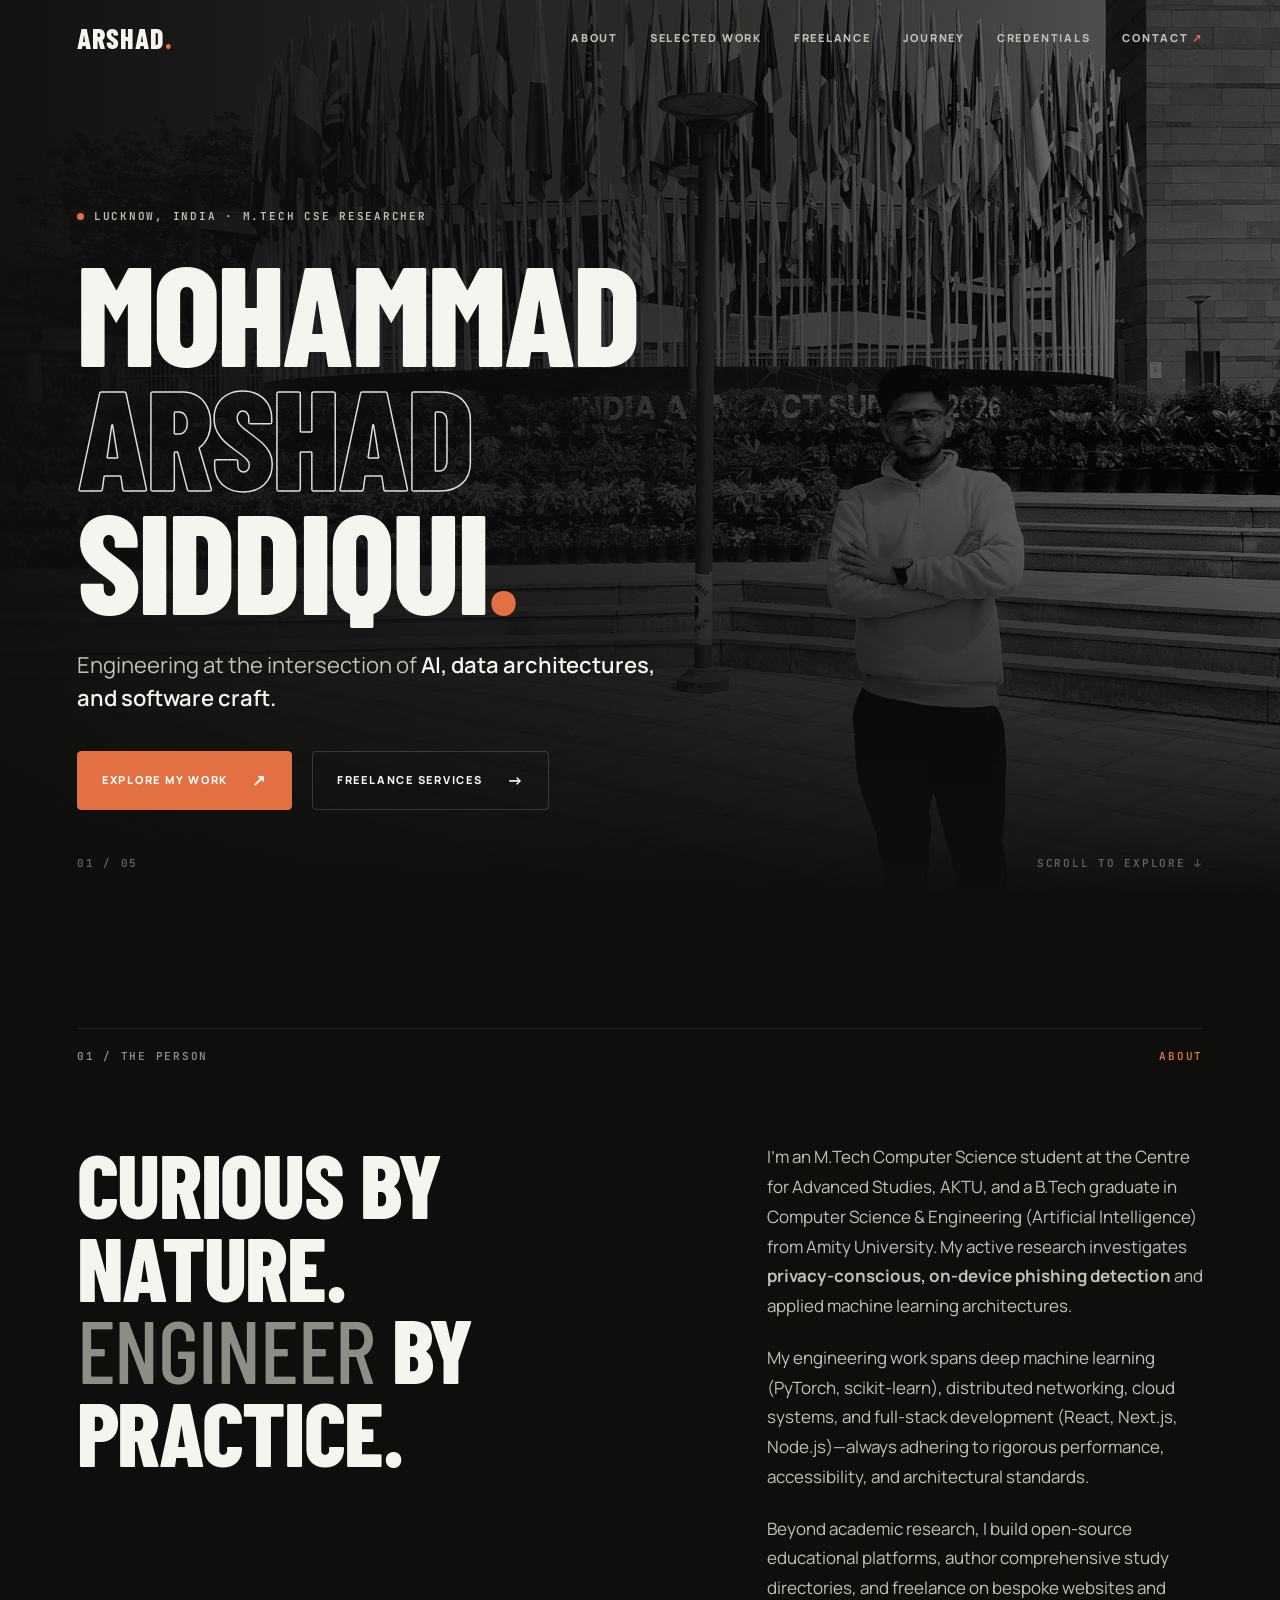
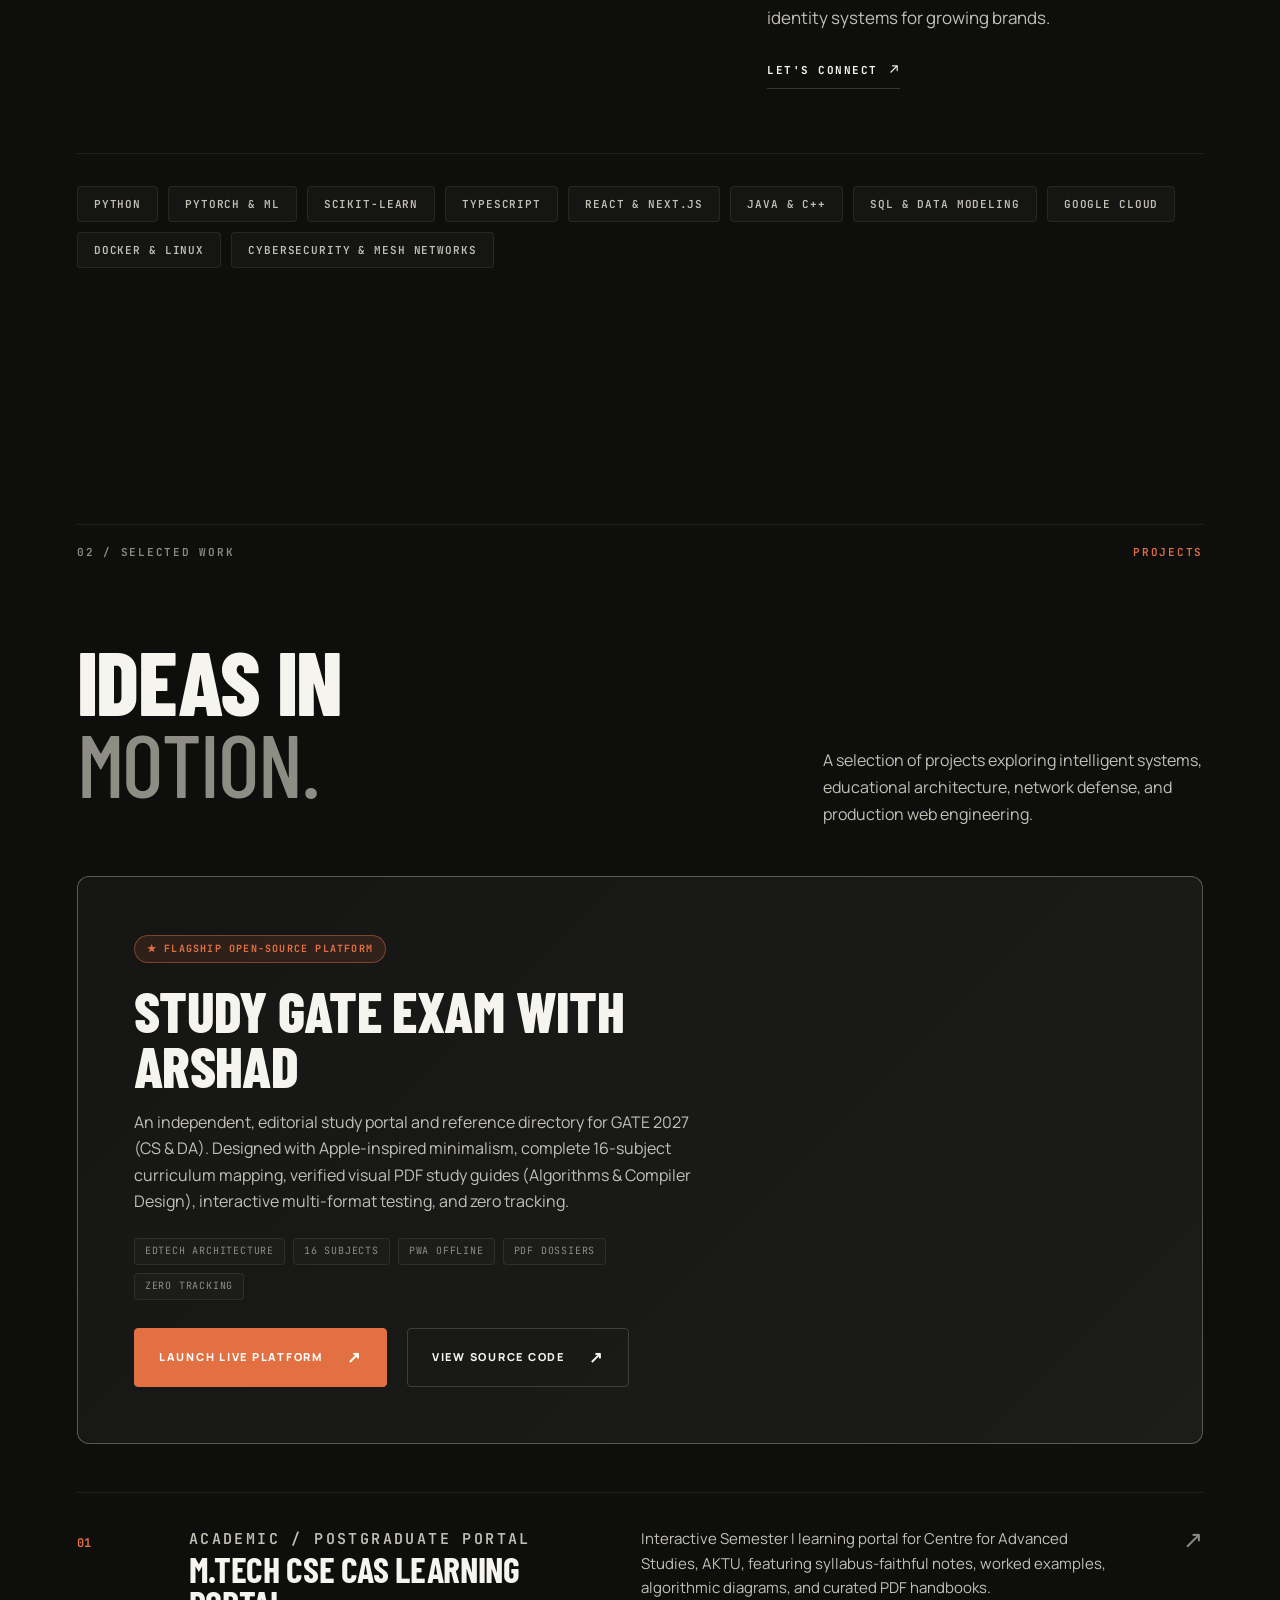
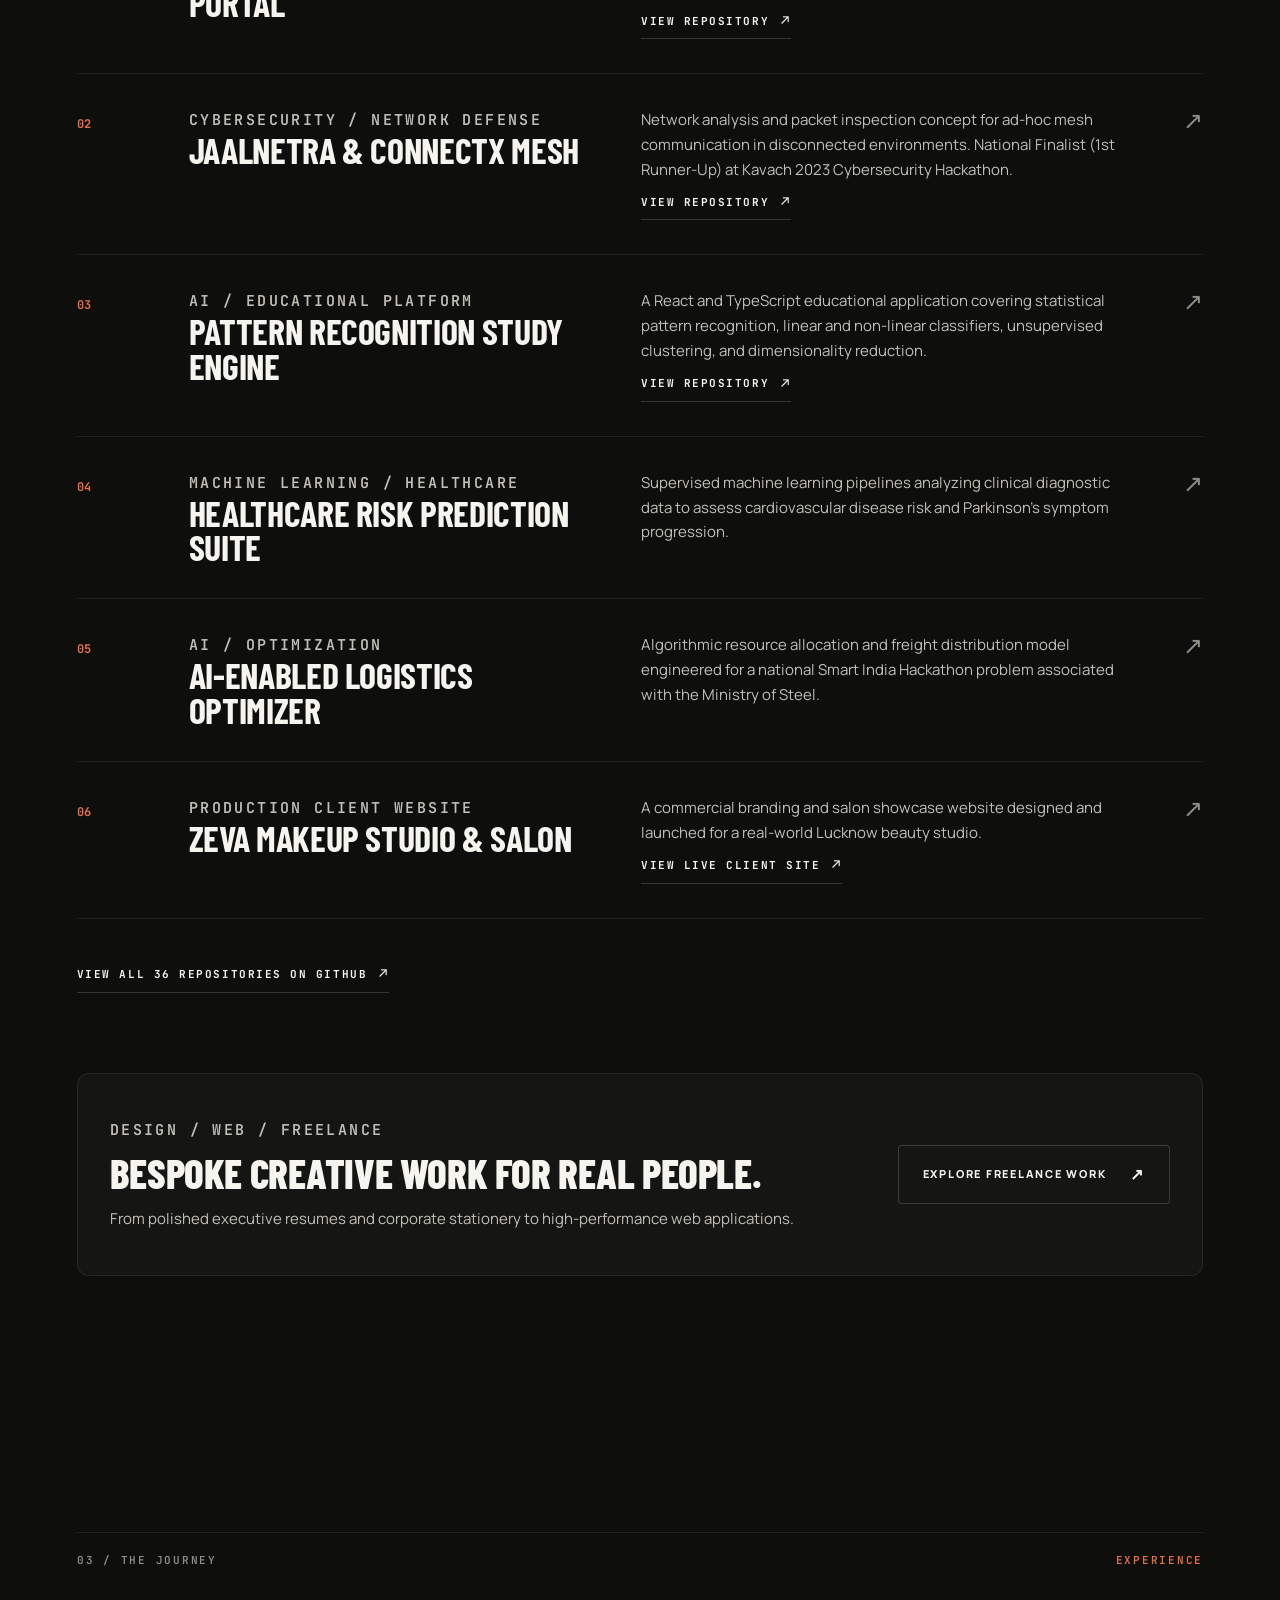
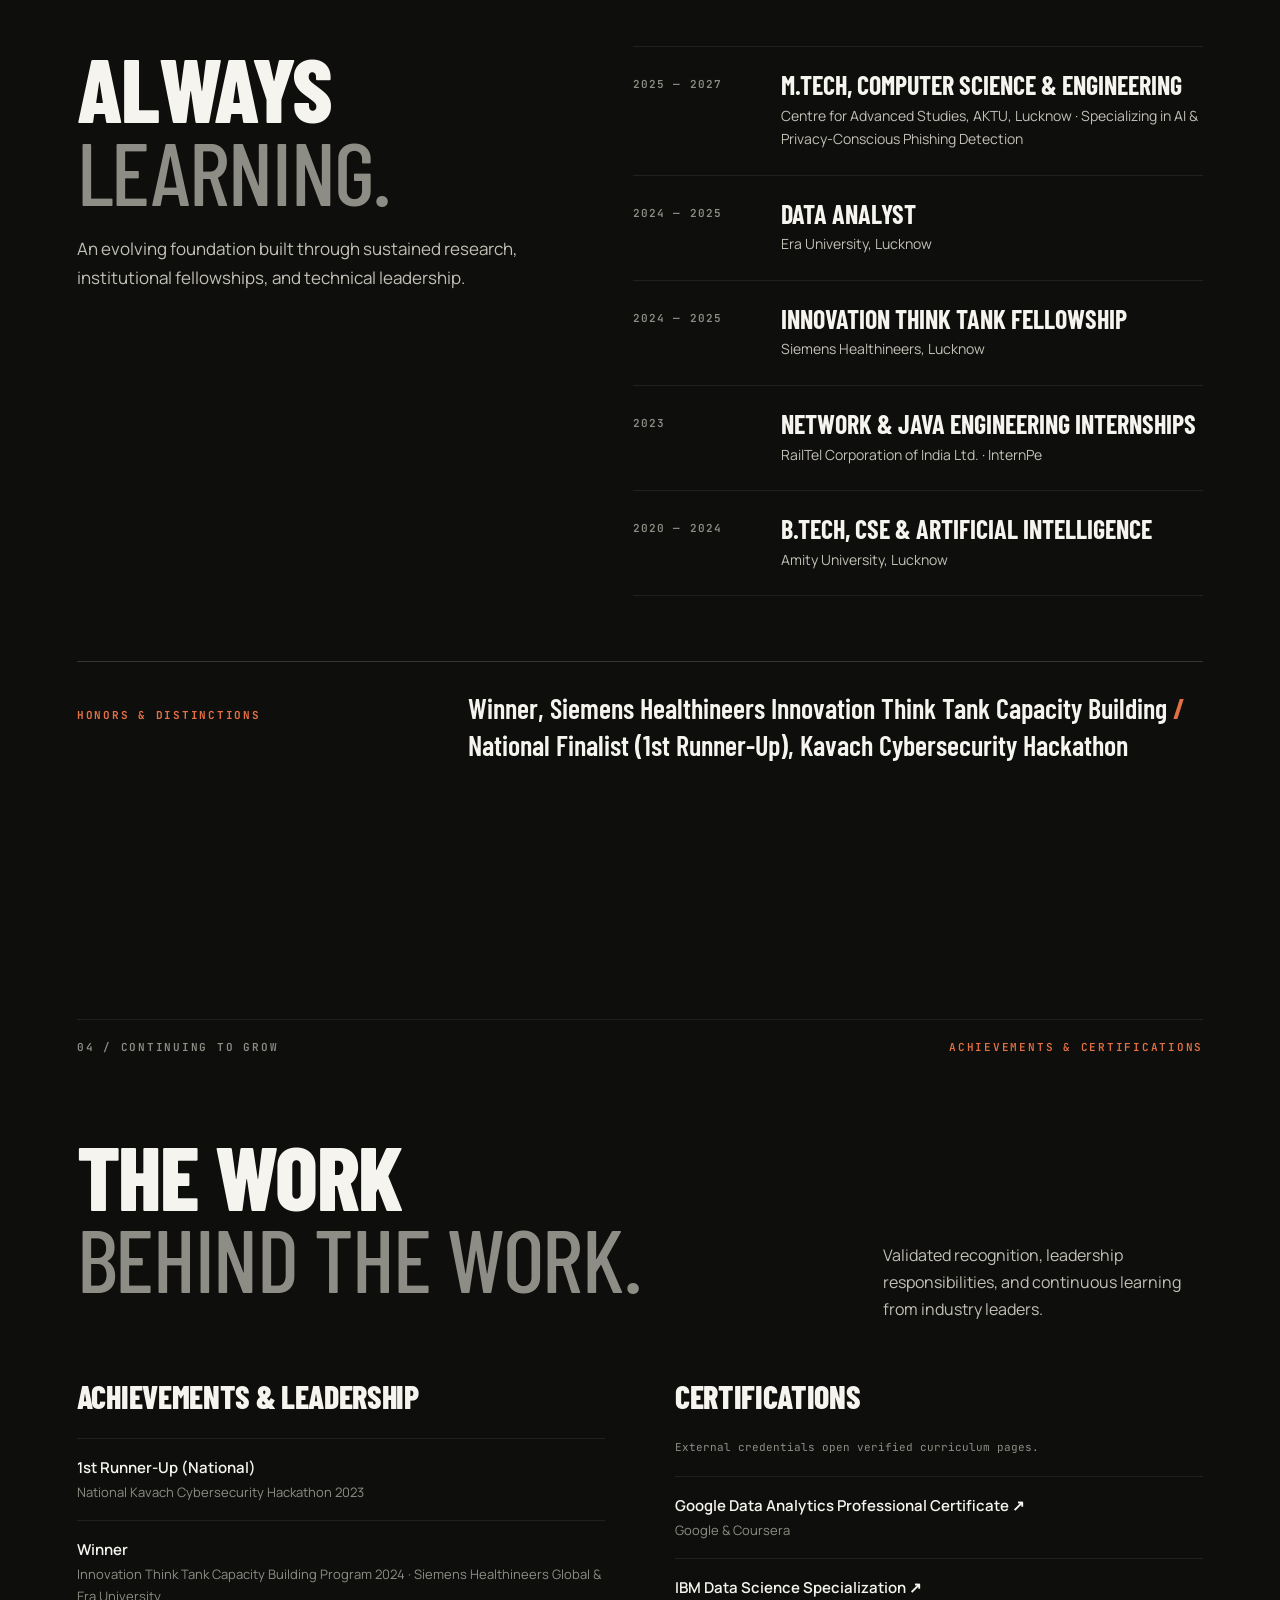
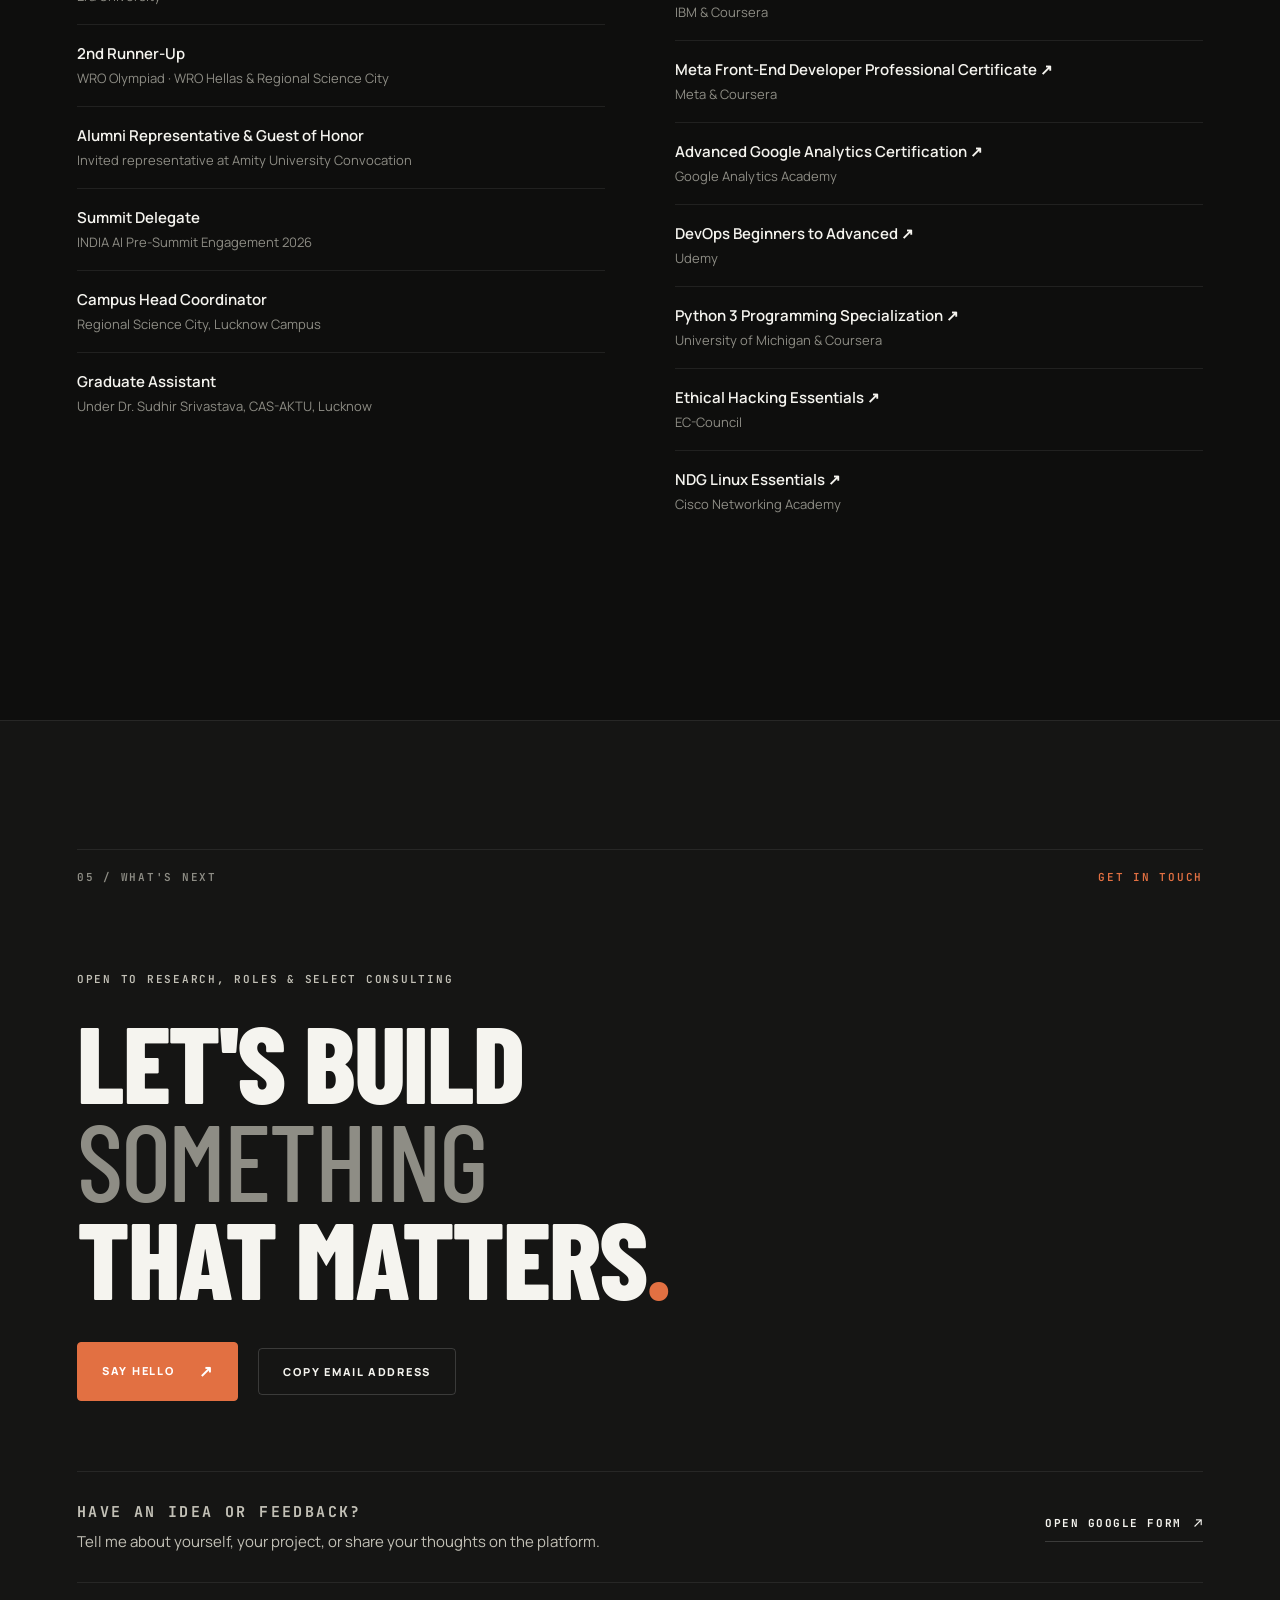
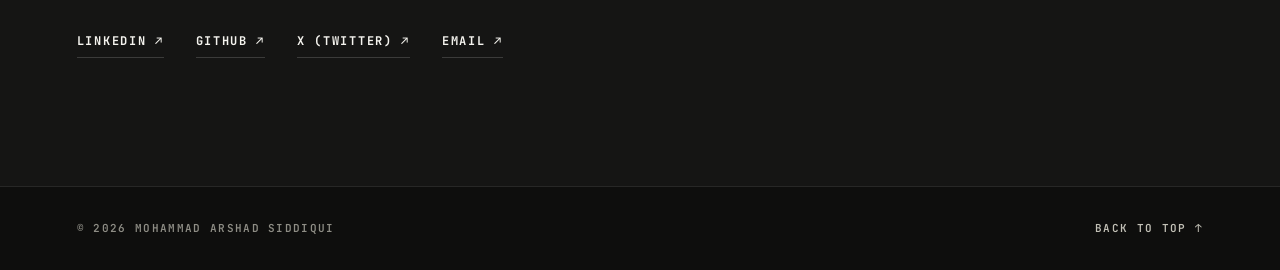
==== commit 6df3403c: "Update portfolio with verified GitHub projects, research focus, and Twitter profile - Highlight M.Te" ====
--- a/index.html
+++ b/index.html
@@ -50,7 +50,7 @@
       <div class="hero-shade"></div>
       
       <div class="hero-content">
-        <p class="eyebrow"><span class="dot" aria-hidden="true"></span> LUCKNOW, INDIA · M.TECH CSE CANDIDATE</p>
+        <p class="eyebrow"><span class="dot" aria-hidden="true"></span> LUCKNOW, INDIA · M.TECH CSE RESEARCHER</p>
         <h1 id="hero-title" class="hero-title">
           MOHAMMAD<br>
           <span class="outline">ARSHAD</span><br>
@@ -89,13 +89,13 @@
         </h2>
         <div class="intro-copy">
           <p>
-            I'm an M.Tech Computer Science student at the Centre for Advanced Studies, AKTU, and a B.Tech graduate in Computer Science &amp; Engineering (Artificial Intelligence). I focus on transforming theoretical models into robust, human-centered software.
-          </p>
-          <p>
-            My engineering work spans deep machine learning, data engineering, distributed networking, and full-stack development—always with rigorous attention to craft, performance, and accessibility.
-          </p>
-          <p>
-            Beyond research, I design bespoke personal and business portfolios, modern web applications, and professional collateral for founders and creators.
+            I'm an M.Tech Computer Science student at the Centre for Advanced Studies, AKTU, and a B.Tech graduate in Computer Science &amp; Engineering (Artificial Intelligence) from Amity University. My active research investigates <strong>privacy-conscious, on-device phishing detection</strong> and applied machine learning architectures.
+          </p>
+          <p>
+            My engineering work spans deep machine learning (PyTorch, scikit-learn), distributed networking, cloud systems, and full-stack development (React, Next.js, Node.js)—always adhering to rigorous performance, accessibility, and architectural standards.
+          </p>
+          <p>
+            Beyond academic research, I build open-source educational platforms, author comprehensive study directories, and freelance on bespoke websites and identity systems for growing brands.
           </p>
           <a class="text-link" href="mailto:arshadid135@gmail.com">
             LET'S CONNECT <span aria-hidden="true">↗</span>
@@ -105,14 +105,15 @@
 
       <div class="skills-list" aria-label="Core competencies">
         <span class="skill-chip">Python</span>
-        <span class="skill-chip">Machine Learning</span>
-        <span class="skill-chip">Deep Learning</span>
+        <span class="skill-chip">PyTorch &amp; ML</span>
+        <span class="skill-chip">scikit-learn</span>
+        <span class="skill-chip">TypeScript</span>
+        <span class="skill-chip">React &amp; Next.js</span>
+        <span class="skill-chip">Java &amp; C++</span>
         <span class="skill-chip">SQL &amp; Data Modeling</span>
-        <span class="skill-chip">React &amp; Modern JS</span>
         <span class="skill-chip">Google Cloud</span>
-        <span class="skill-chip">Java &amp; OOP</span>
-        <span class="skill-chip">DevOps &amp; Linux</span>
-        <span class="skill-chip">Distributed Networks</span>
+        <span class="skill-chip">Docker &amp; Linux</span>
+        <span class="skill-chip">Cybersecurity &amp; Mesh Networks</span>
       </div>
     </section>
 
@@ -129,24 +130,24 @@
           <em>MOTION.</em>
         </h2>
         <p>
-          A selection of projects exploring intelligent systems, educational architecture, healthcare analytics, and networks.
+          A selection of projects exploring intelligent systems, educational architecture, network defense, and production web engineering.
         </p>
       </div>
 
       <!-- Featured Flagship Project -->
       <article class="featured-project" aria-labelledby="featured-title">
-        <div class="featured-badge">★ FLAGSHIP OPEN-SOURCE PROJECT</div>
+        <div class="featured-badge">★ FLAGSHIP OPEN-SOURCE PLATFORM</div>
         <div class="featured-grid">
           <div>
             <h3 id="featured-title">STUDY GATE EXAM WITH ARSHAD</h3>
             <p>
-              An independent, editorial study portal and reference directory for GATE 2027 (CS &amp; DA). Designed with Apple-inspired minimalism, complete 16-subject curriculum mapping, verified visual PDF study guides, interactive multi-format testing, and zero tracking.
+              An independent, editorial study portal and reference directory for GATE 2027 (CS &amp; DA). Designed with Apple-inspired minimalism, complete 16-subject curriculum mapping, verified visual PDF study guides (Algorithms &amp; Compiler Design), interactive multi-format testing, and zero tracking.
             </p>
             <div class="featured-tags">
               <span>EDTECH ARCHITECTURE</span>
-              <span>EDITORIAL MINIMALISM</span>
+              <span>16 SUBJECTS</span>
               <span>PWA OFFLINE</span>
-              <span>16 SUBJECTS</span>
+              <span>PDF DOSSIERS</span>
               <span>ZERO TRACKING</span>
             </div>
             <div class="hero-actions">
@@ -166,11 +167,14 @@
         <article class="project-item">
           <div class="project-number">01</div>
           <div>
-            <p class="project-type">AI / SUPPLY CHAIN</p>
-            <h3>AI-ENABLED LOGISTICS OPTIMIZER</h3>
-          </div>
-          <p>
-            Optimizing resource allocation and supply-chain logistics for a national-scale problem statement associated with the Ministry of Steel (Smart India Hackathon).
+            <p class="project-type">ACADEMIC / POSTGRADUATE PORTAL</p>
+            <h3>M.TECH CSE CAS LEARNING PORTAL</h3>
+          </div>
+          <p>
+            Interactive Semester I learning portal for Centre for Advanced Studies, AKTU, featuring syllabus-faithful notes, worked examples, algorithmic diagrams, and curated PDF handbooks.<br>
+            <a class="text-link" style="margin-top: 8px;" href="https://github.com/Arshad9999/MTech-Cse-CAS-Course" target="_blank" rel="noopener noreferrer">
+              VIEW REPOSITORY <span aria-hidden="true">↗</span>
+            </a>
           </p>
           <div class="project-link-icon" aria-hidden="true">↗</div>
         </article>
@@ -178,11 +182,14 @@
         <article class="project-item">
           <div class="project-number">02</div>
           <div>
-            <p class="project-type">MACHINE LEARNING / HEALTHCARE</p>
-            <h3>HEALTHCARE PREDICTION SUITE</h3>
-          </div>
-          <p>
-            Predictive healthcare classification pipelines analyzing clinical datasets to detect cardiovascular disease risk and Parkinson's symptom progression.
+            <p class="project-type">CYBERSECURITY / NETWORK DEFENSE</p>
+            <h3>JAALNETRA &amp; CONNECTX MESH</h3>
+          </div>
+          <p>
+            Network analysis and packet inspection concept for ad-hoc mesh communication in disconnected environments. National Finalist (1st Runner-Up) at Kavach 2023 Cybersecurity Hackathon.<br>
+            <a class="text-link" style="margin-top: 8px;" href="https://github.com/Arshad9999/JaalNetra" target="_blank" rel="noopener noreferrer">
+              VIEW REPOSITORY <span aria-hidden="true">↗</span>
+            </a>
           </p>
           <div class="project-link-icon" aria-hidden="true">↗</div>
         </article>
@@ -190,11 +197,14 @@
         <article class="project-item">
           <div class="project-number">03</div>
           <div>
-            <p class="project-type">NETWORKING / RESILIENCE</p>
-            <h3>CONNECTX OFFLINE MESH NETWORK</h3>
-          </div>
-          <p>
-            A decentralized, portable ad-hoc mesh networking protocol enabling peer-to-peer communication in cellular-denied emergency disaster zones. National Finalist at Kavach 2023.
+            <p class="project-type">AI / EDUCATIONAL PLATFORM</p>
+            <h3>PATTERN RECOGNITION STUDY ENGINE</h3>
+          </div>
+          <p>
+            A React and TypeScript educational application covering statistical pattern recognition, linear and non-linear classifiers, unsupervised clustering, and dimensionality reduction.<br>
+            <a class="text-link" style="margin-top: 8px;" href="https://github.com/Arshad9999/pattern_recognition" target="_blank" rel="noopener noreferrer">
+              VIEW REPOSITORY <span aria-hidden="true">↗</span>
+            </a>
           </p>
           <div class="project-link-icon" aria-hidden="true">↗</div>
         </article>
@@ -202,22 +212,46 @@
         <article class="project-item">
           <div class="project-number">04</div>
           <div>
-            <p class="project-type">FRONT-END / INTERACTIVE</p>
-            <h3>STREAMING &amp; DISCOVERY PLATFORM</h3>
-          </div>
-          <p>
-            A high-performance media catalog built with React, Redux Toolkit, and Firebase authentication featuring live movie trailers and responsive UI states.<br>
-            <a class="text-link" style="margin-top: 10px;" href="https://github.com/Arshad9999/netflix2.0" target="_blank" rel="noopener noreferrer">
-              VIEW GITHUB REPOSITORY <span aria-hidden="true">↗</span>
-            </a>
+            <p class="project-type">MACHINE LEARNING / HEALTHCARE</p>
+            <h3>HEALTHCARE RISK PREDICTION SUITE</h3>
+          </div>
+          <p>
+            Supervised machine learning pipelines analyzing clinical diagnostic data to assess cardiovascular disease risk and Parkinson's symptom progression.
           </p>
           <div class="project-link-icon" aria-hidden="true">↗</div>
         </article>
+
+        <article class="project-item">
+          <div class="project-number">05</div>
+          <div>
+            <p class="project-type">AI / OPTIMIZATION</p>
+            <h3>AI-ENABLED LOGISTICS OPTIMIZER</h3>
+          </div>
+          <p>
+            Algorithmic resource allocation and freight distribution model engineered for a national Smart India Hackathon problem associated with the Ministry of Steel.
+          </p>
+          <div class="project-link-icon" aria-hidden="true">↗</div>
+        </article>
+
+        <article class="project-item">
+          <div class="project-number">06</div>
+          <div>
+            <p class="project-type">PRODUCTION CLIENT WEBSITE</p>
+            <h3>ZEVA MAKEUP STUDIO &amp; SALON</h3>
+          </div>
+          <p>
+            A commercial branding and salon showcase website designed and launched for a real-world Lucknow beauty studio.<br>
+            <a class="text-link" style="margin-top: 8px;" href="https://arshad9999.github.io/zeva-makeup-studio.github.io/" target="_blank" rel="noopener noreferrer">
+              VIEW LIVE CLIENT SITE <span aria-hidden="true">↗</span>
+            </a>
+          </p>
+          <div class="project-link-icon" aria-hidden="true">↗</div>
+        </article>
       </div>
 
       <div style="margin-top: 40px;">
-        <a class="text-link" href="https://github.com/Arshad9999" target="_blank" rel="noopener noreferrer">
-          VIEW ALL REPOSITORIES ON GITHUB <span aria-hidden="true">↗</span>
+        <a class="text-link" href="https://github.com/Arshad9999?tab=repositories" target="_blank" rel="noopener noreferrer">
+          VIEW ALL 36 REPOSITORIES ON GITHUB <span aria-hidden="true">↗</span>
         </a>
       </div>
 
@@ -257,7 +291,7 @@
             <span class="timeline-year">2025 — 2027</span>
             <div>
               <h3>M.TECH, COMPUTER SCIENCE &amp; ENGINEERING</h3>
-              <p>Centre for Advanced Studies, AKTU, Lucknow</p>
+              <p>Centre for Advanced Studies, AKTU, Lucknow · Specializing in AI &amp; Privacy-Conscious Phishing Detection</p>
             </div>
           </div>
           
@@ -447,13 +481,16 @@
           </a>
         </div>
 
-        <!-- Confirmed LinkedIn Link Updated Here -->
+        <!-- Social and Professional Links -->
         <div class="contact-links">
           <a href="https://www.linkedin.com/in/md-arshad-siddiqui/" target="_blank" rel="noopener noreferrer">
             LINKEDIN ↗
           </a>
           <a href="https://github.com/Arshad9999" target="_blank" rel="noopener noreferrer">
             GITHUB ↗
+          </a>
+          <a href="https://twitter.com/arshad_1357" target="_blank" rel="noopener noreferrer">
+            X (TWITTER) ↗
           </a>
           <a href="mailto:arshadid135@gmail.com">
             EMAIL ↗
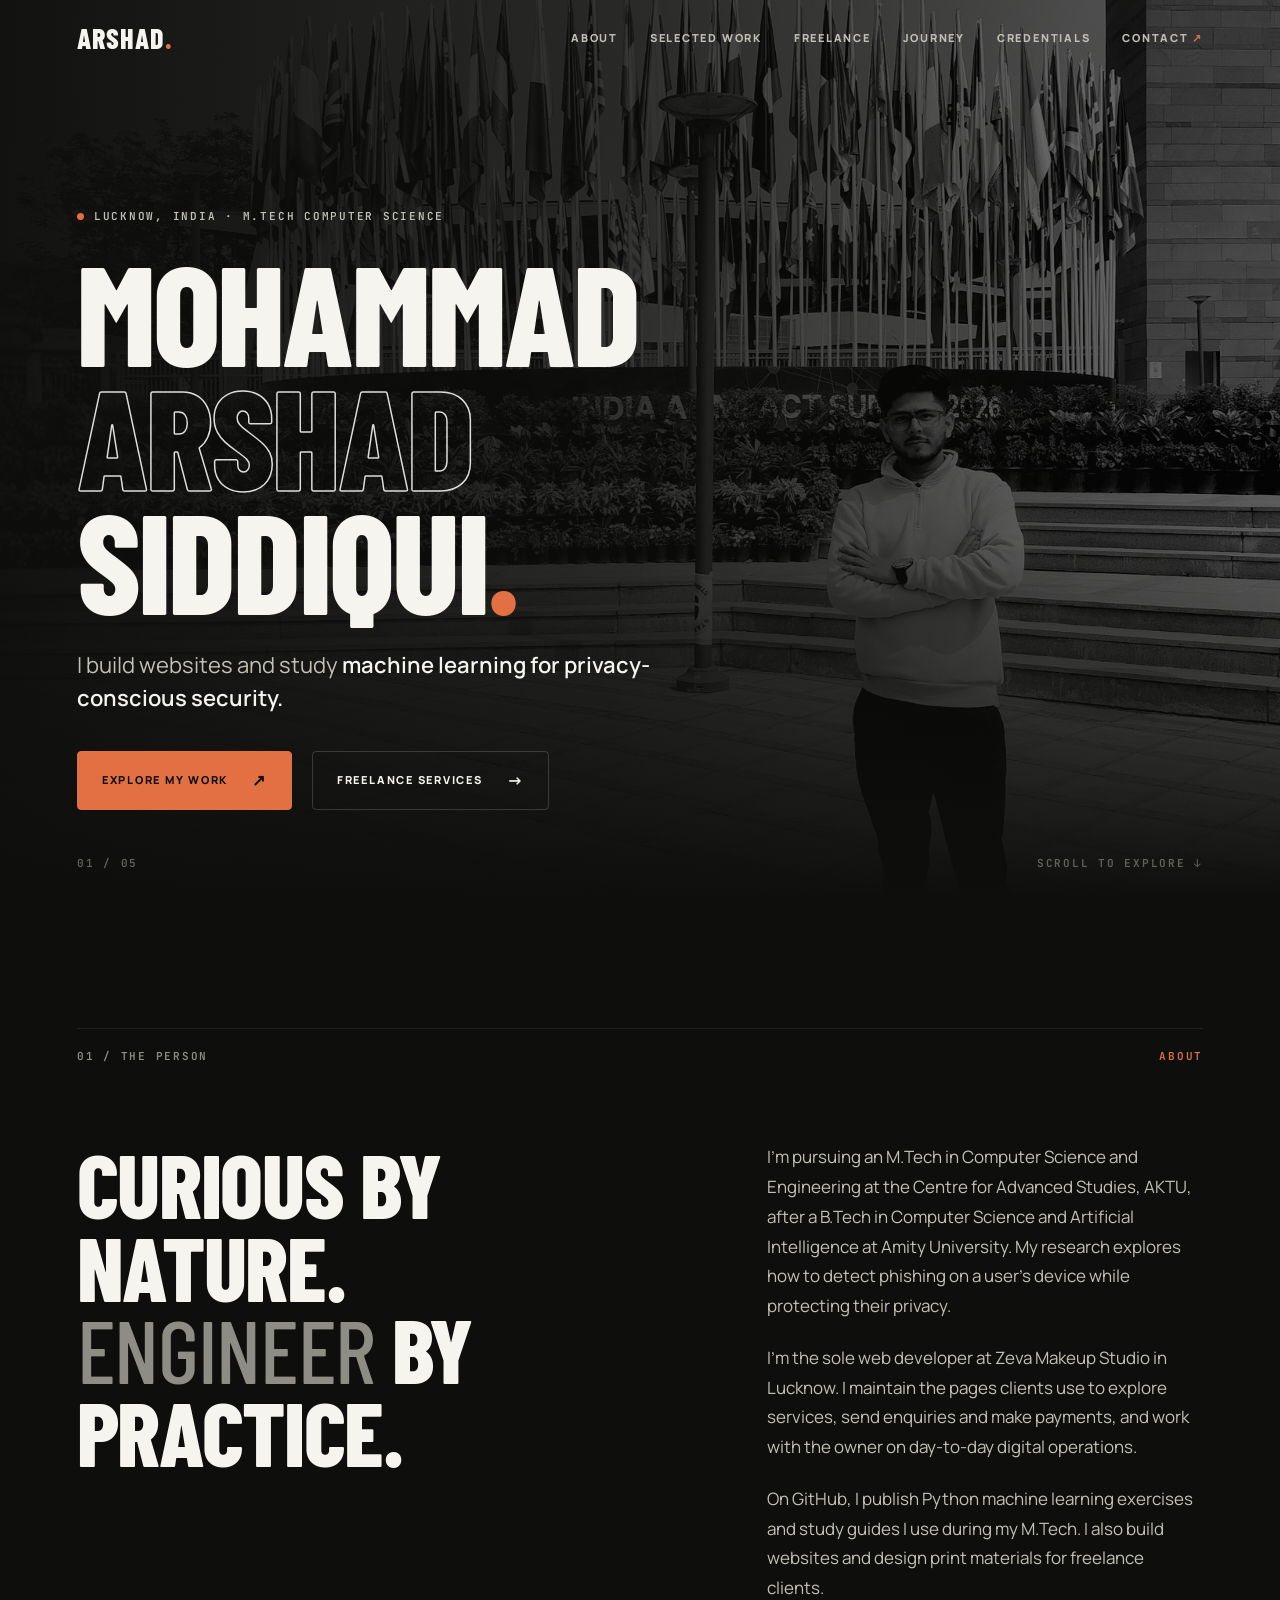
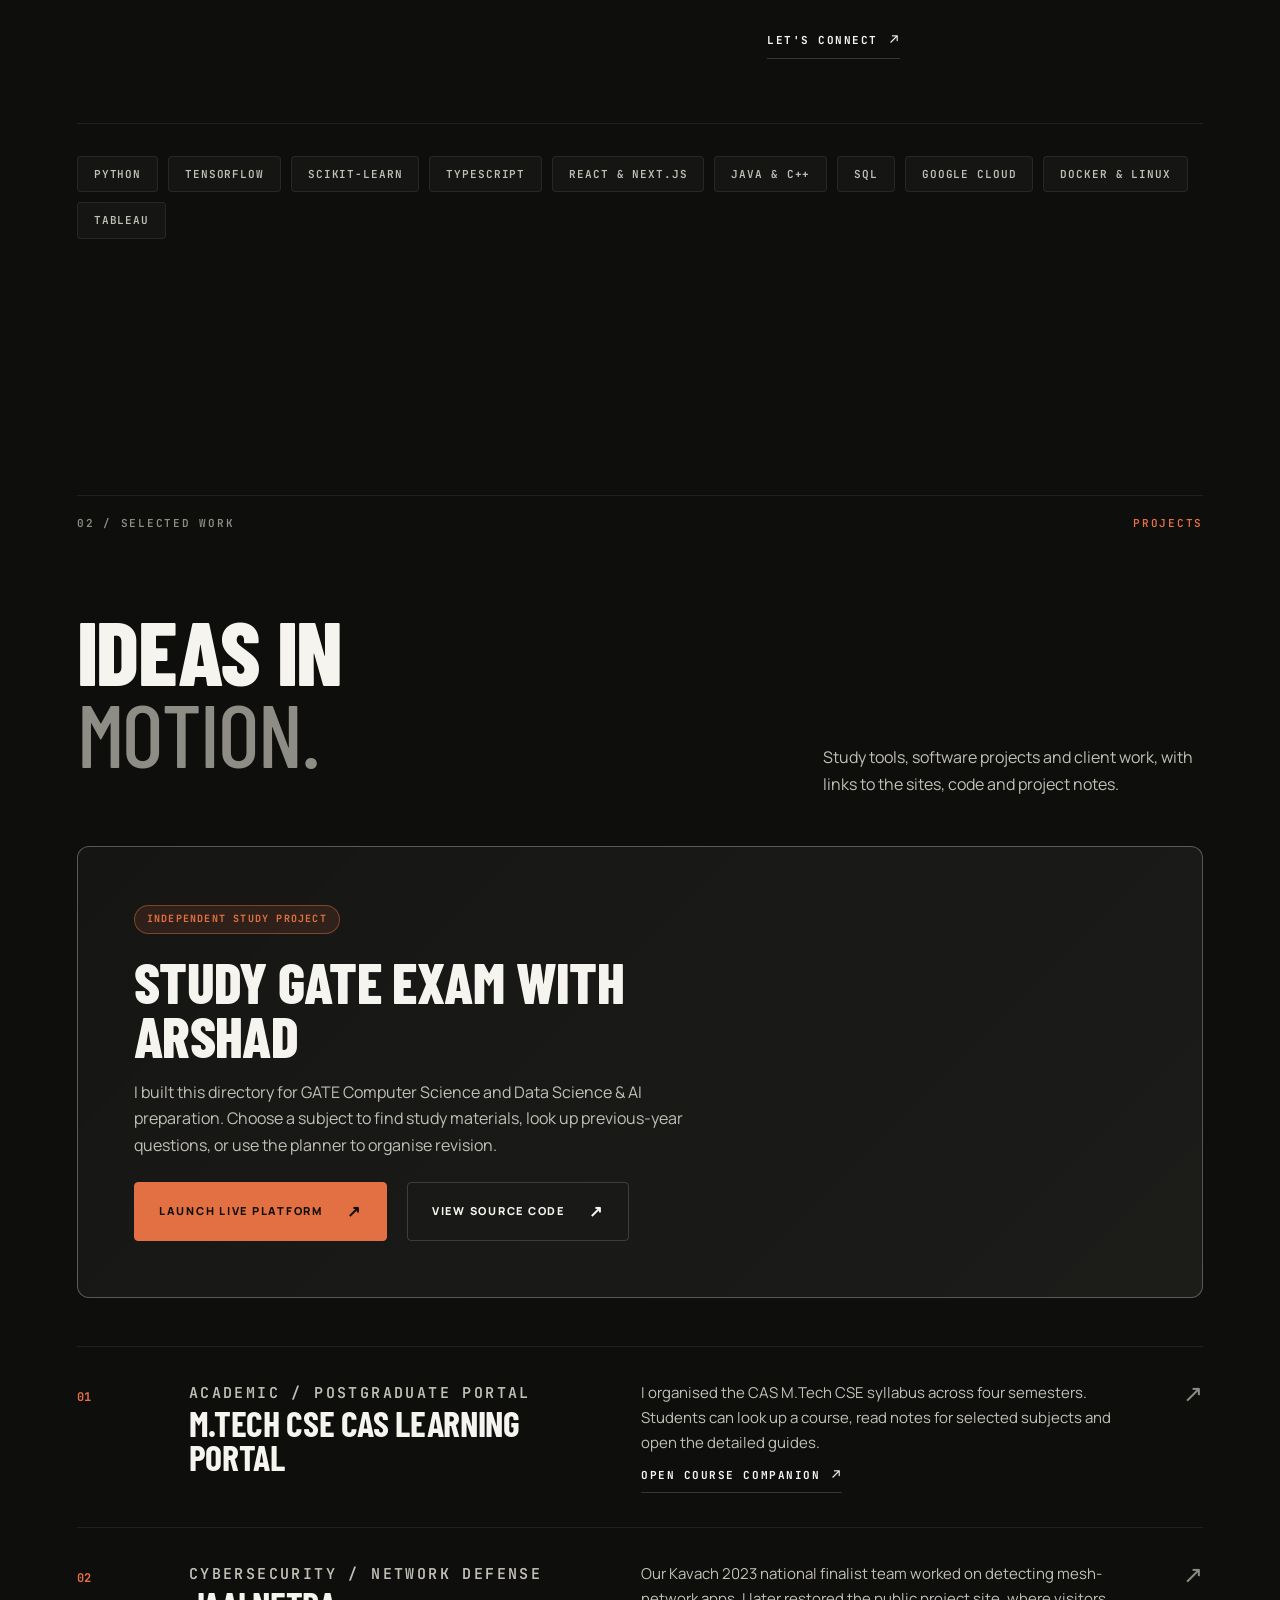
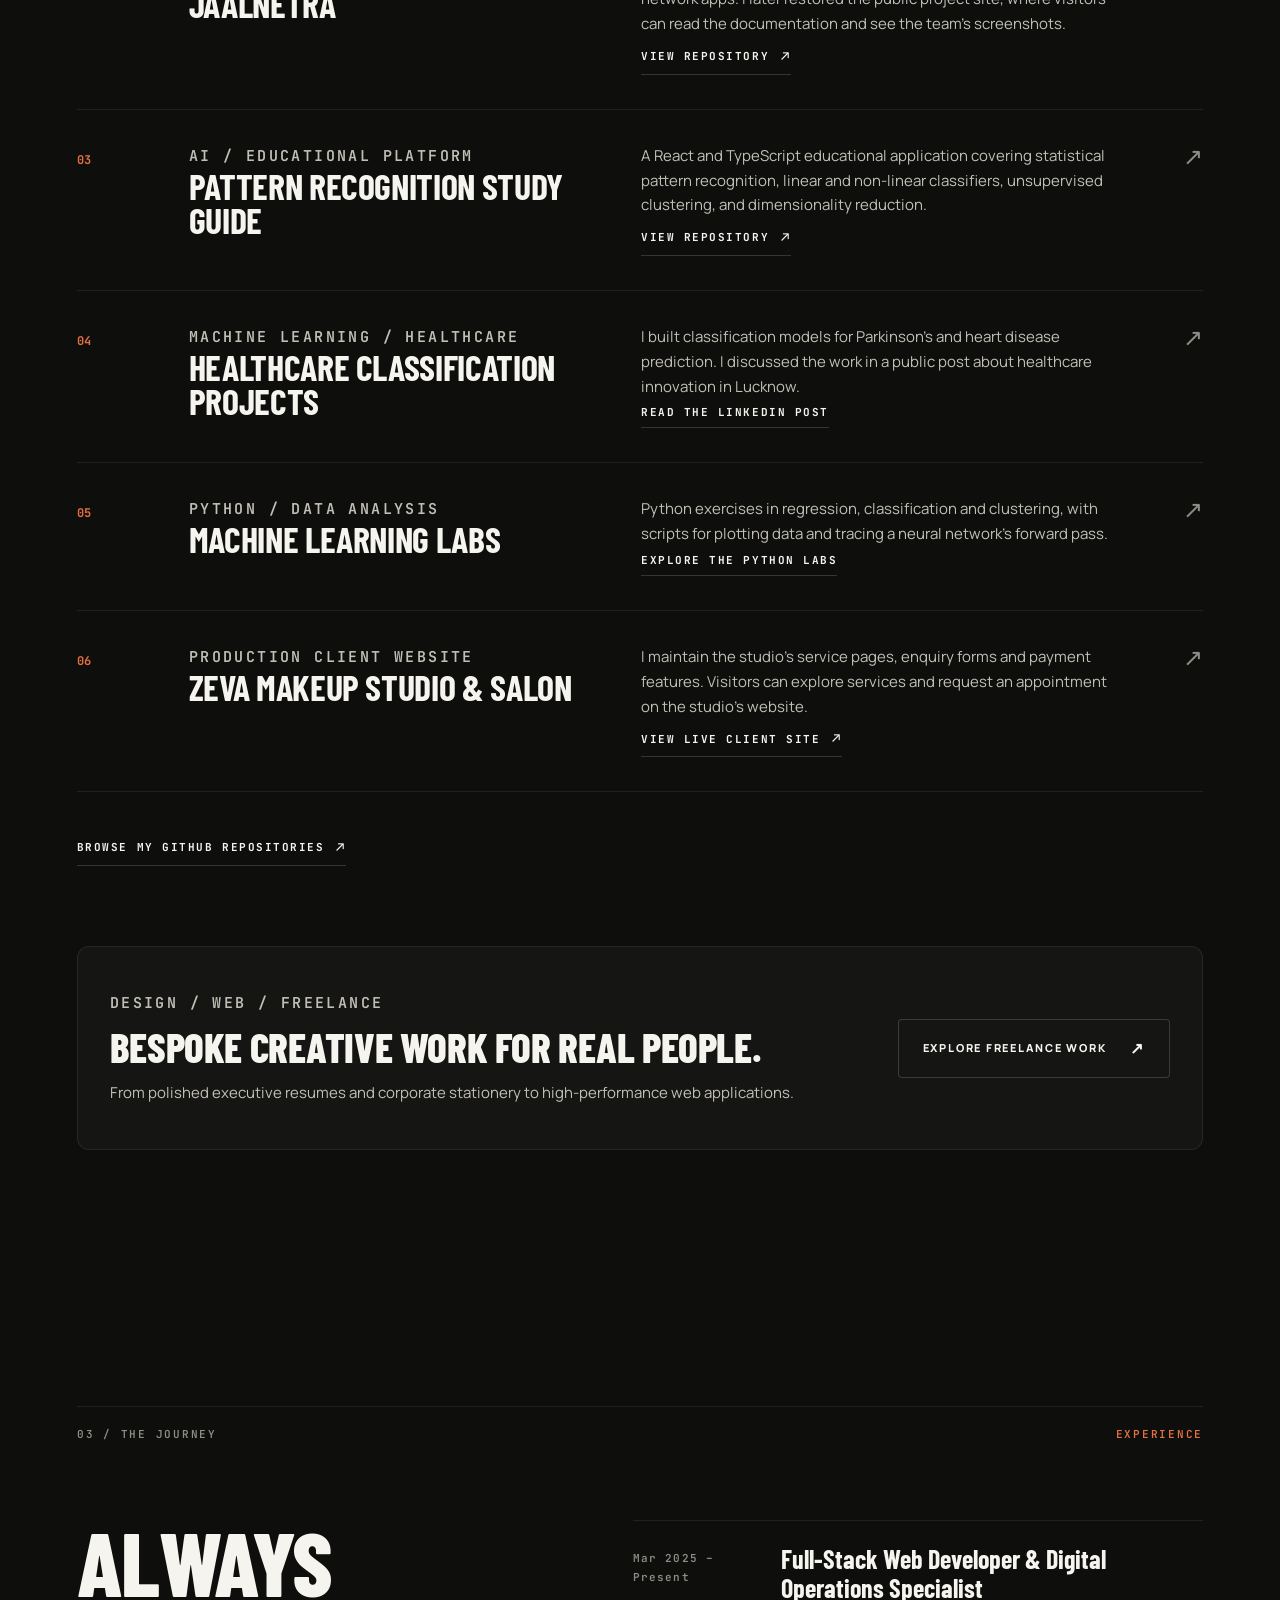
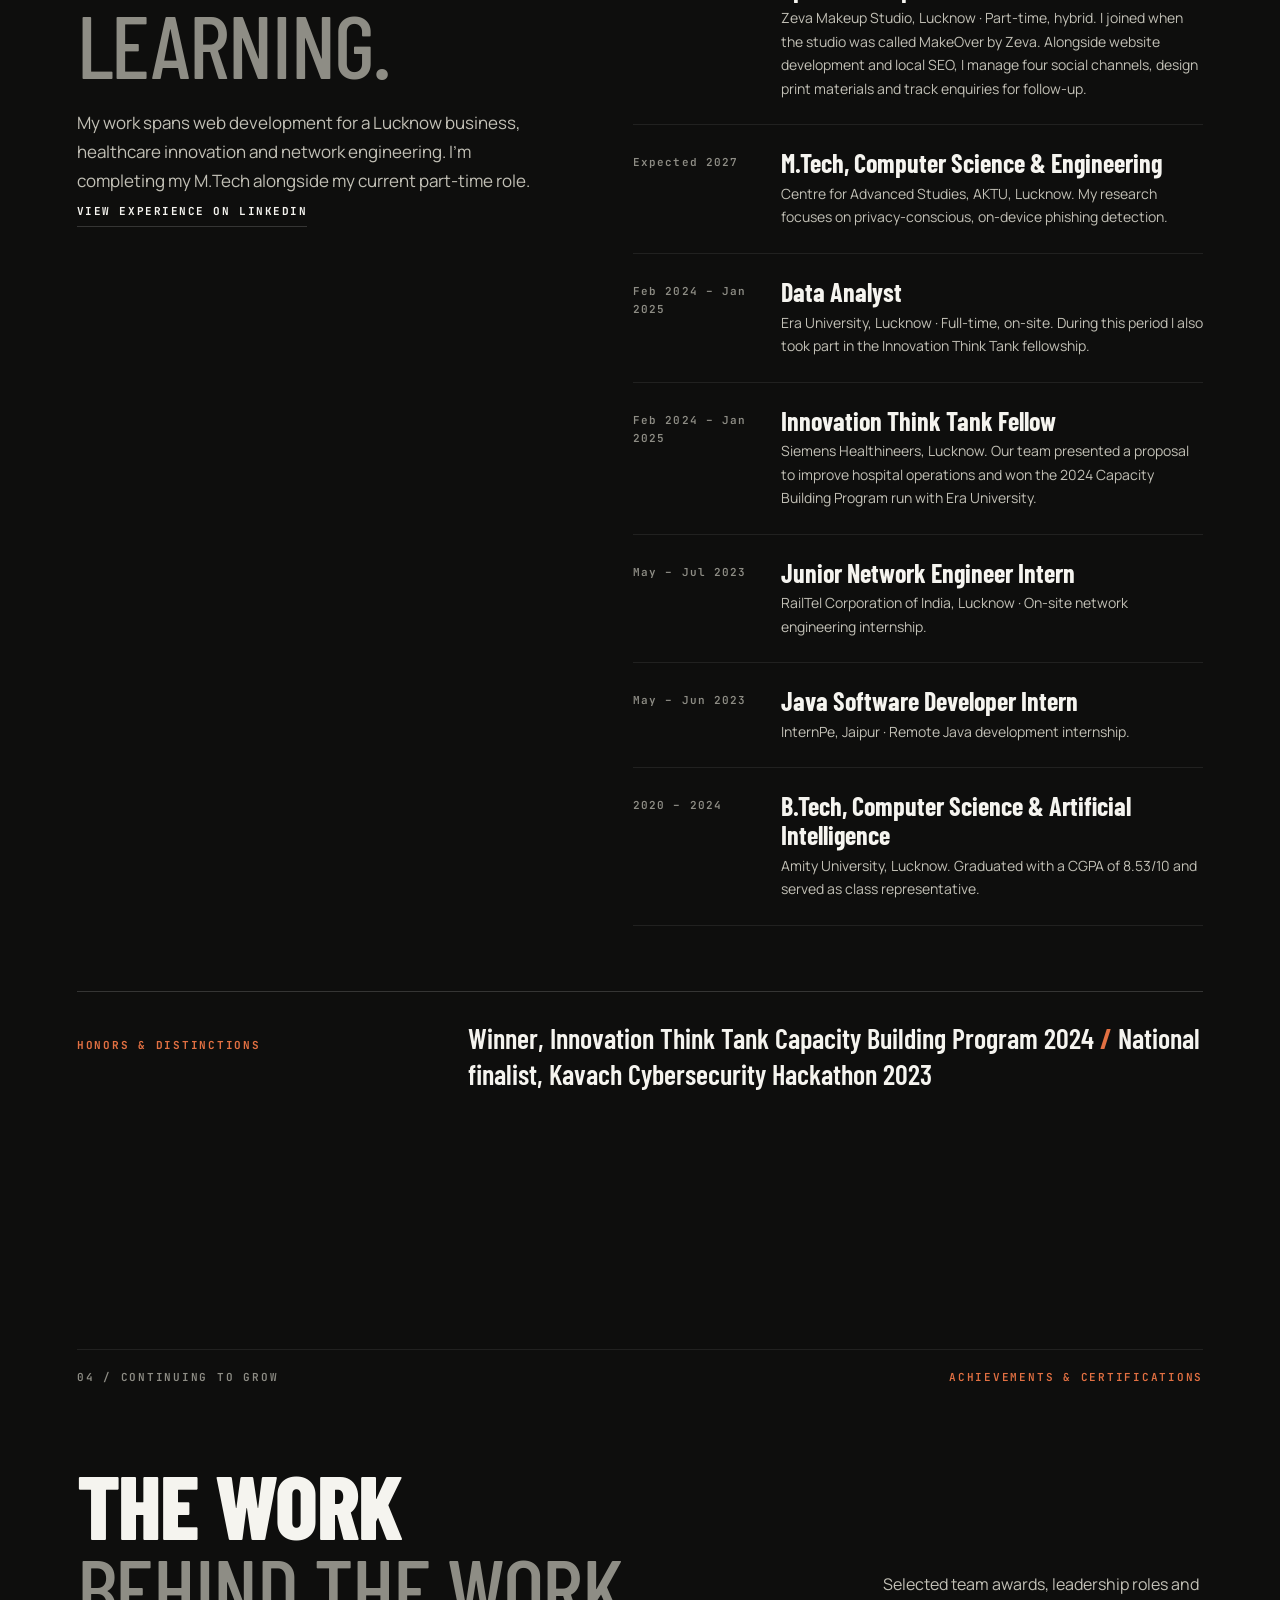
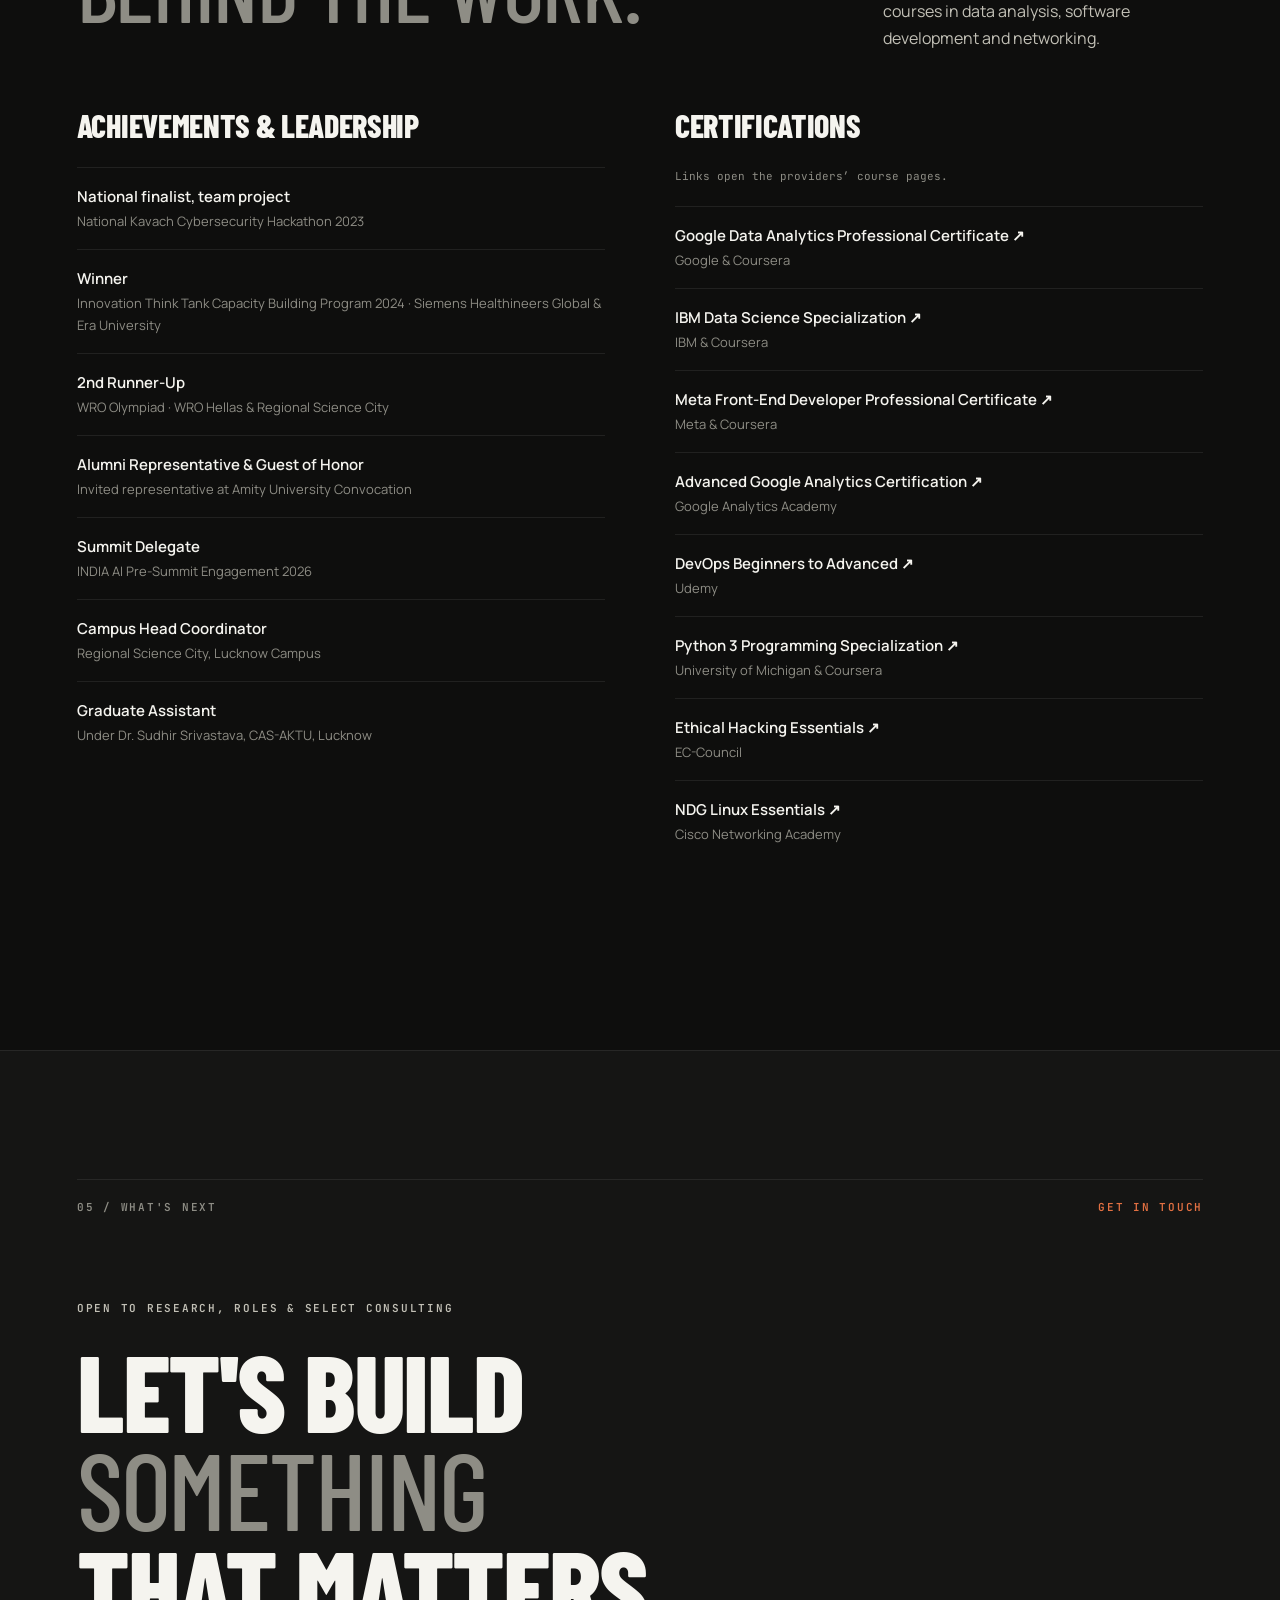
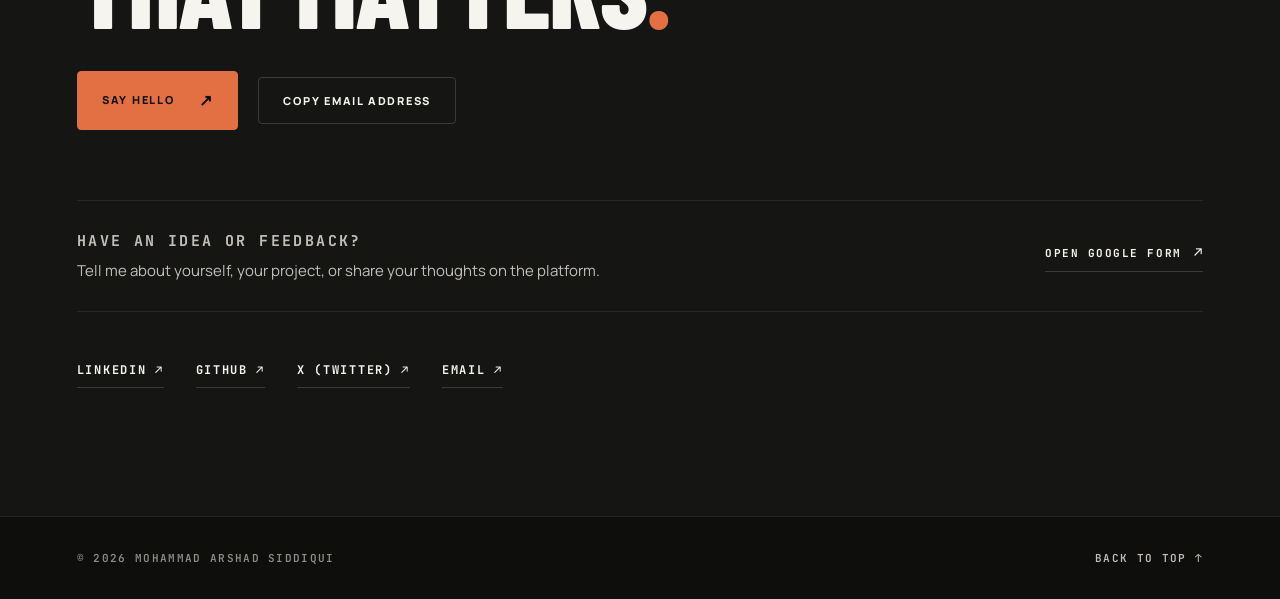
==== commit 2145da75: "Refresh personal portfolio experience and link projects to verified work" ====
--- a/index.html
+++ b/index.html
@@ -8,7 +8,7 @@
   
   <!-- Open Graph / Meta -->
   <meta property="og:title" content="Mohammad Arshad Siddiqui — AI, Data & Software">
-  <meta property="og:description" content="Building at the intersection of AI, data systems, and software engineering. Explore selected work, academic research, and credentials.">
+  <meta property="og:description" content="Explore my web development for Zeva Makeup Studio, machine learning projects, and study guides for GATE and M.Tech students.">
   <meta property="og:type" content="website">
   <meta property="og:url" content="https://arshad9999.github.io/my-portfolio-site/">
   <meta property="og:image" content="arshad.jpeg">
@@ -50,14 +50,14 @@
       <div class="hero-shade"></div>
       
       <div class="hero-content">
-        <p class="eyebrow"><span class="dot" aria-hidden="true"></span> LUCKNOW, INDIA · M.TECH CSE RESEARCHER</p>
+        <p class="eyebrow"><span class="dot" aria-hidden="true"></span> Lucknow, India · M.Tech Computer Science</p>
         <h1 id="hero-title" class="hero-title">
           MOHAMMAD<br>
           <span class="outline">ARSHAD</span><br>
           SIDDIQUI<span class="period">.</span>
         </h1>
         <p class="hero-intro">
-          Engineering at the intersection of <strong>AI, data architectures, and software craft.</strong>
+          I build websites and study <strong>machine learning for privacy-conscious security.</strong>
         </p>
         <div class="hero-actions">
           <a class="button primary" href="#work">
@@ -89,13 +89,13 @@
         </h2>
         <div class="intro-copy">
           <p>
-            I'm an M.Tech Computer Science student at the Centre for Advanced Studies, AKTU, and a B.Tech graduate in Computer Science &amp; Engineering (Artificial Intelligence) from Amity University. My active research investigates <strong>privacy-conscious, on-device phishing detection</strong> and applied machine learning architectures.
-          </p>
-          <p>
-            My engineering work spans deep machine learning (PyTorch, scikit-learn), distributed networking, cloud systems, and full-stack development (React, Next.js, Node.js)—always adhering to rigorous performance, accessibility, and architectural standards.
-          </p>
-          <p>
-            Beyond academic research, I build open-source educational platforms, author comprehensive study directories, and freelance on bespoke websites and identity systems for growing brands.
+            I’m pursuing an M.Tech in Computer Science and Engineering at the Centre for Advanced Studies, AKTU, after a B.Tech in Computer Science and Artificial Intelligence at Amity University. My research explores how to detect phishing on a user’s device while protecting their privacy.
+          </p>
+          <p>
+            I’m the sole web developer at Zeva Makeup Studio in Lucknow. I maintain the pages clients use to explore services, send enquiries and make payments, and work with the owner on day-to-day digital operations.
+          </p>
+          <p>
+            On GitHub, I publish Python machine learning exercises and study guides I use during my M.Tech. I also build websites and design print materials for freelance clients.
           </p>
           <a class="text-link" href="mailto:arshadid135@gmail.com">
             LET'S CONNECT <span aria-hidden="true">↗</span>
@@ -105,15 +105,15 @@
 
       <div class="skills-list" aria-label="Core competencies">
         <span class="skill-chip">Python</span>
-        <span class="skill-chip">PyTorch &amp; ML</span>
+        <span class="skill-chip">TensorFlow</span>
         <span class="skill-chip">scikit-learn</span>
         <span class="skill-chip">TypeScript</span>
         <span class="skill-chip">React &amp; Next.js</span>
         <span class="skill-chip">Java &amp; C++</span>
-        <span class="skill-chip">SQL &amp; Data Modeling</span>
+        <span class="skill-chip">SQL</span>
         <span class="skill-chip">Google Cloud</span>
         <span class="skill-chip">Docker &amp; Linux</span>
-        <span class="skill-chip">Cybersecurity &amp; Mesh Networks</span>
+        <span class="skill-chip">Tableau</span>
       </div>
     </section>
 
@@ -130,26 +130,19 @@
           <em>MOTION.</em>
         </h2>
         <p>
-          A selection of projects exploring intelligent systems, educational architecture, network defense, and production web engineering.
+          Study tools, software projects and client work, with links to the sites, code and project notes.
         </p>
       </div>
 
       <!-- Featured Flagship Project -->
       <article class="featured-project" aria-labelledby="featured-title">
-        <div class="featured-badge">★ FLAGSHIP OPEN-SOURCE PLATFORM</div>
+        <div class="featured-badge">Independent study project</div>
         <div class="featured-grid">
           <div>
             <h3 id="featured-title">STUDY GATE EXAM WITH ARSHAD</h3>
             <p>
-              An independent, editorial study portal and reference directory for GATE 2027 (CS &amp; DA). Designed with Apple-inspired minimalism, complete 16-subject curriculum mapping, verified visual PDF study guides (Algorithms &amp; Compiler Design), interactive multi-format testing, and zero tracking.
+              I built this directory for GATE Computer Science and Data Science &amp; AI preparation. Choose a subject to find study materials, look up previous-year questions, or use the planner to organise revision.
             </p>
-            <div class="featured-tags">
-              <span>EDTECH ARCHITECTURE</span>
-              <span>16 SUBJECTS</span>
-              <span>PWA OFFLINE</span>
-              <span>PDF DOSSIERS</span>
-              <span>ZERO TRACKING</span>
-            </div>
             <div class="hero-actions">
               <a class="button primary" href="https://arshad9999.github.io/Study-Gate-Exam-with-Arshad/" target="_blank" rel="noopener noreferrer">
                 LAUNCH LIVE PLATFORM <span aria-hidden="true">↗</span>
@@ -171,9 +164,9 @@
             <h3>M.TECH CSE CAS LEARNING PORTAL</h3>
           </div>
           <p>
-            Interactive Semester I learning portal for Centre for Advanced Studies, AKTU, featuring syllabus-faithful notes, worked examples, algorithmic diagrams, and curated PDF handbooks.<br>
-            <a class="text-link" style="margin-top: 8px;" href="https://github.com/Arshad9999/MTech-Cse-CAS-Course" target="_blank" rel="noopener noreferrer">
-              VIEW REPOSITORY <span aria-hidden="true">↗</span>
+            I organised the CAS M.Tech CSE syllabus across four semesters. Students can look up a course, read notes for selected subjects and open the detailed guides.<br>
+            <a class="text-link" style="margin-top: 8px;" href="https://arshad9999.github.io/MTech-Cse-CAS-Course/" target="_blank" rel="noopener noreferrer">
+              OPEN COURSE COMPANION <span aria-hidden="true">↗</span>
             </a>
           </p>
           <div class="project-link-icon" aria-hidden="true">↗</div>
@@ -183,10 +176,10 @@
           <div class="project-number">02</div>
           <div>
             <p class="project-type">CYBERSECURITY / NETWORK DEFENSE</p>
-            <h3>JAALNETRA &amp; CONNECTX MESH</h3>
-          </div>
-          <p>
-            Network analysis and packet inspection concept for ad-hoc mesh communication in disconnected environments. National Finalist (1st Runner-Up) at Kavach 2023 Cybersecurity Hackathon.<br>
+            <h3>JAALNETRA</h3>
+          </div>
+          <p>
+            Our Kavach 2023 national finalist team worked on detecting mesh-network apps. I later restored the public project site, where visitors can read the documentation and see the team’s screenshots.<br>
             <a class="text-link" style="margin-top: 8px;" href="https://github.com/Arshad9999/JaalNetra" target="_blank" rel="noopener noreferrer">
               VIEW REPOSITORY <span aria-hidden="true">↗</span>
             </a>
@@ -198,7 +191,7 @@
           <div class="project-number">03</div>
           <div>
             <p class="project-type">AI / EDUCATIONAL PLATFORM</p>
-            <h3>PATTERN RECOGNITION STUDY ENGINE</h3>
+            <h3>PATTERN RECOGNITION STUDY GUIDE</h3>
           </div>
           <p>
             A React and TypeScript educational application covering statistical pattern recognition, linear and non-linear classifiers, unsupervised clustering, and dimensionality reduction.<br>
@@ -213,10 +206,11 @@
           <div class="project-number">04</div>
           <div>
             <p class="project-type">MACHINE LEARNING / HEALTHCARE</p>
-            <h3>HEALTHCARE RISK PREDICTION SUITE</h3>
-          </div>
-          <p>
-            Supervised machine learning pipelines analyzing clinical diagnostic data to assess cardiovascular disease risk and Parkinson's symptom progression.
+            <h3>HEALTHCARE CLASSIFICATION PROJECTS</h3>
+          </div>
+          <p>
+            I built classification models for Parkinson’s and heart disease prediction. I discussed the work in a public post about healthcare innovation in Lucknow.<br>
+            <a class="text-link" href="https://www.linkedin.com/feed/update/urn:li:activity:7444291752909303808/">Read the LinkedIn post</a>
           </p>
           <div class="project-link-icon" aria-hidden="true">↗</div>
         </article>
@@ -224,11 +218,12 @@
         <article class="project-item">
           <div class="project-number">05</div>
           <div>
-            <p class="project-type">AI / OPTIMIZATION</p>
-            <h3>AI-ENABLED LOGISTICS OPTIMIZER</h3>
-          </div>
-          <p>
-            Algorithmic resource allocation and freight distribution model engineered for a national Smart India Hackathon problem associated with the Ministry of Steel.
+            <p class="project-type">PYTHON / DATA ANALYSIS</p>
+            <h3>MACHINE LEARNING LABS</h3>
+          </div>
+          <p>
+            Python exercises in regression, classification and clustering, with scripts for plotting data and tracing a neural network’s forward pass.<br>
+            <a class="text-link" href="https://github.com/Arshad9999/Machine-Learning">Explore the Python labs</a>
           </p>
           <div class="project-link-icon" aria-hidden="true">↗</div>
         </article>
@@ -240,8 +235,8 @@
             <h3>ZEVA MAKEUP STUDIO &amp; SALON</h3>
           </div>
           <p>
-            A commercial branding and salon showcase website designed and launched for a real-world Lucknow beauty studio.<br>
-            <a class="text-link" style="margin-top: 8px;" href="https://arshad9999.github.io/zeva-makeup-studio.github.io/" target="_blank" rel="noopener noreferrer">
+            I maintain the studio’s service pages, enquiry forms and payment features. Visitors can explore services and request an appointment on the studio’s website.<br>
+            <a class="text-link" style="margin-top: 8px;" href="https://zeva-makeup-studio.github.io/" target="_blank" rel="noopener noreferrer">
               VIEW LIVE CLIENT SITE <span aria-hidden="true">↗</span>
             </a>
           </p>
@@ -251,7 +246,7 @@
 
       <div style="margin-top: 40px;">
         <a class="text-link" href="https://github.com/Arshad9999?tab=repositories" target="_blank" rel="noopener noreferrer">
-          VIEW ALL 36 REPOSITORIES ON GITHUB <span aria-hidden="true">↗</span>
+          BROWSE MY GITHUB REPOSITORIES <span aria-hidden="true">↗</span>
         </a>
       </div>
 
@@ -282,48 +277,59 @@
             <em>LEARNING.</em>
           </h2>
           <p class="journey-lead">
-            An evolving foundation built through sustained research, institutional fellowships, and technical leadership.
-          </p>
+            My work spans web development for a Lucknow business, healthcare innovation and network engineering. I’m completing my M.Tech alongside my current part-time role.
+          </p>
+          <a class="text-link" href="https://www.linkedin.com/in/md-arshad-siddiqui/details/experience/">View experience on LinkedIn</a>
         </div>
 
         <div class="timeline">
           <div class="timeline-item">
-            <span class="timeline-year">2025 — 2027</span>
-            <div>
-              <h3>M.TECH, COMPUTER SCIENCE &amp; ENGINEERING</h3>
-              <p>Centre for Advanced Studies, AKTU, Lucknow · Specializing in AI &amp; Privacy-Conscious Phishing Detection</p>
-            </div>
-          </div>
-          
-          <div class="timeline-item">
-            <span class="timeline-year">2024 — 2025</span>
-            <div>
-              <h3>DATA ANALYST</h3>
-              <p>Era University, Lucknow</p>
-            </div>
-          </div>
-
-          <div class="timeline-item">
-            <span class="timeline-year">2024 — 2025</span>
-            <div>
-              <h3>INNOVATION THINK TANK FELLOWSHIP</h3>
-              <p>Siemens Healthineers, Lucknow</p>
-            </div>
-          </div>
-
-          <div class="timeline-item">
-            <span class="timeline-year">2023</span>
-            <div>
-              <h3>NETWORK &amp; JAVA ENGINEERING INTERNSHIPS</h3>
-              <p>RailTel Corporation of India Ltd. · InternPe</p>
-            </div>
-          </div>
-
-          <div class="timeline-item">
-            <span class="timeline-year">2020 — 2024</span>
-            <div>
-              <h3>B.TECH, CSE &amp; ARTIFICIAL INTELLIGENCE</h3>
-              <p>Amity University, Lucknow</p>
+            <span class="timeline-year">Mar 2025 – Present</span>
+            <div>
+              <h3>Full-Stack Web Developer &amp; Digital Operations Specialist</h3>
+              <p>Zeva Makeup Studio, Lucknow · Part-time, hybrid. I joined when the studio was called MakeOver by Zeva. Alongside website development and local SEO, I manage four social channels, design print materials and track enquiries for follow-up.</p>
+            </div>
+          </div>
+          <div class="timeline-item">
+            <span class="timeline-year">Expected 2027</span>
+            <div>
+              <h3>M.Tech, Computer Science &amp; Engineering</h3>
+              <p>Centre for Advanced Studies, AKTU, Lucknow. My research focuses on privacy-conscious, on-device phishing detection.</p>
+            </div>
+          </div>
+          <div class="timeline-item">
+            <span class="timeline-year">Feb 2024 – Jan 2025</span>
+            <div>
+              <h3>Data Analyst</h3>
+              <p>Era University, Lucknow · Full-time, on-site. During this period I also took part in the Innovation Think Tank fellowship.</p>
+            </div>
+          </div>
+          <div class="timeline-item">
+            <span class="timeline-year">Feb 2024 – Jan 2025</span>
+            <div>
+              <h3>Innovation Think Tank Fellow</h3>
+              <p>Siemens Healthineers, Lucknow. Our team presented a proposal to improve hospital operations and won the 2024 Capacity Building Program run with Era University.</p>
+            </div>
+          </div>
+          <div class="timeline-item">
+            <span class="timeline-year">May – Jul 2023</span>
+            <div>
+              <h3>Junior Network Engineer Intern</h3>
+              <p>RailTel Corporation of India, Lucknow · On-site network engineering internship.</p>
+            </div>
+          </div>
+          <div class="timeline-item">
+            <span class="timeline-year">May – Jun 2023</span>
+            <div>
+              <h3>Java Software Developer Intern</h3>
+              <p>InternPe, Jaipur · Remote Java development internship.</p>
+            </div>
+          </div>
+          <div class="timeline-item">
+            <span class="timeline-year">2020 – 2024</span>
+            <div>
+              <h3>B.Tech, Computer Science &amp; Artificial Intelligence</h3>
+              <p>Amity University, Lucknow. Graduated with a CGPA of 8.53/10 and served as class representative.</p>
             </div>
           </div>
         </div>
@@ -332,7 +338,7 @@
       <div class="recognition">
         <span class="recognition-label">HONORS &amp; DISTINCTIONS</span>
         <p>
-          Winner, Siemens Healthineers Innovation Think Tank Capacity Building <b>/</b> National Finalist (1st Runner-Up), Kavach Cybersecurity Hackathon
+          Winner, Innovation Think Tank Capacity Building Program 2024 <b>/</b> National finalist, Kavach Cybersecurity Hackathon 2023
         </p>
       </div>
     </section>
@@ -350,7 +356,7 @@
           <em>BEHIND THE WORK.</em>
         </h2>
         <p>
-          Validated recognition, leadership responsibilities, and continuous learning from industry leaders.
+          Selected team awards, leadership roles and courses in data analysis, software development and networking.
         </p>
       </div>
 
@@ -359,7 +365,7 @@
           <h3>ACHIEVEMENTS &amp; LEADERSHIP</h3>
           <ul class="credential-list">
             <li>
-              <strong>1st Runner-Up (National)</strong>
+              <strong>National finalist, team project</strong>
               <span>National Kavach Cybersecurity Hackathon 2023</span>
             </li>
             <li>
@@ -391,7 +397,7 @@
 
         <div class="credentials-column">
           <h3>CERTIFICATIONS</h3>
-          <p class="credentials-note">External credentials open verified curriculum pages.</p>
+          <p class="credentials-note">Links open the providers’ course pages.</p>
           <ul class="credential-list certifications">
             <li>
               <a href="https://www.coursera.org/professional-certificates/google-data-analytics" target="_blank" rel="noopener noreferrer">
--- a/styles.css
+++ b/styles.css
@@ -23,7 +23,7 @@
   --accent-hover: #f18255;
   --accent-subtle: rgba(226, 112, 66, 0.12);
   --accent-glow: rgba(226, 112, 66, 0.25);
-  --accent-contrast: #ffffff;
+  --accent-contrast: var(--bg-canvas);
 
   /* Text & Content Tokens (Strict WCAG AA Conformance) */
   --text-primary: #f5f4ef;
@@ -1244,6 +1244,13 @@
   }
 }
 
+@media (max-width: 600px) {
+  .timeline-item {
+    grid-template-columns: minmax(0, 1fr);
+    gap: 6px;
+  }
+}
+
 /* --------------------------------------------------------------------------
    15. Accessibility: Reduced Motion
    -------------------------------------------------------------------------- */
